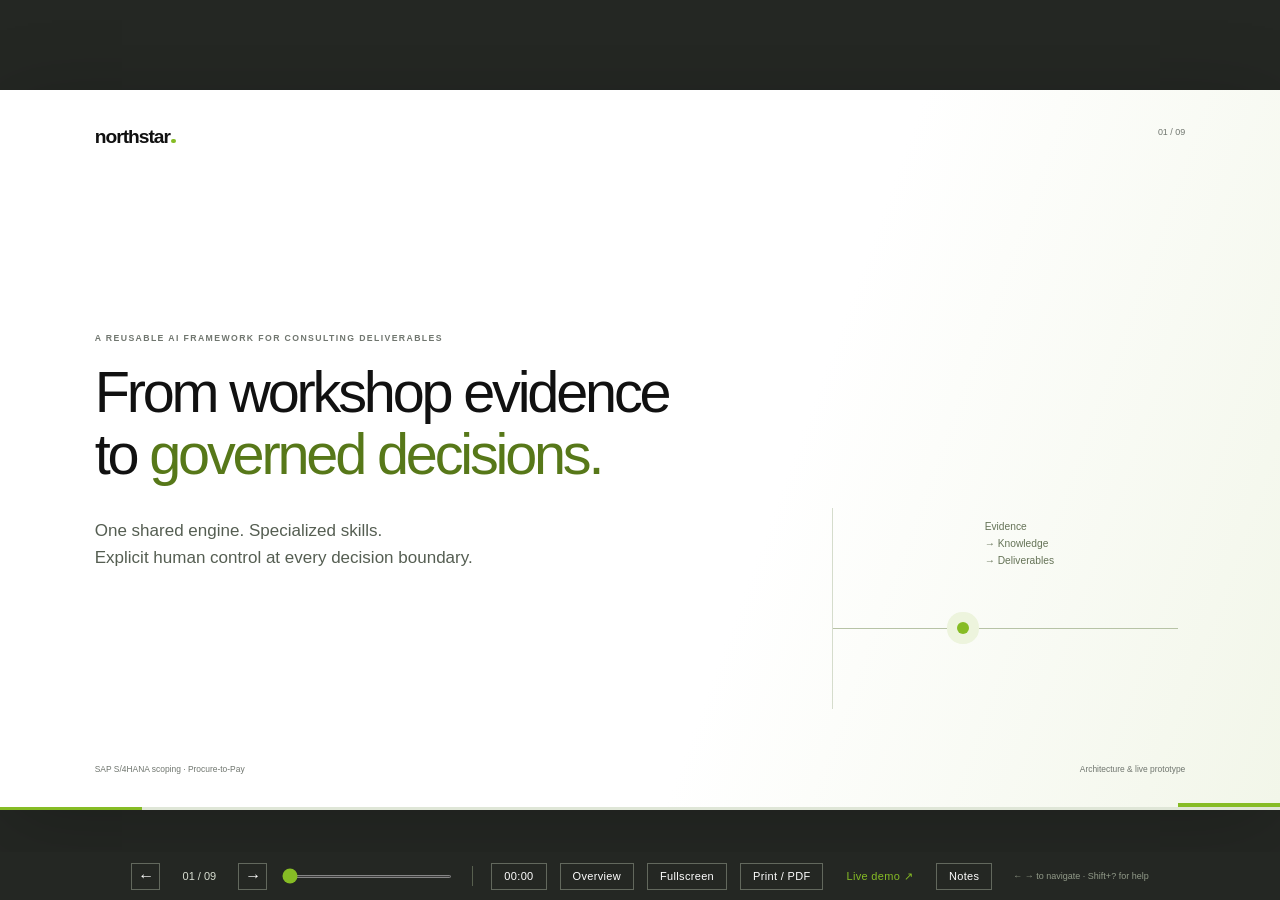
==== presentation/index.html @ 32a44db5 "testing prototype" ====
<!doctype html>
<html lang="en">
<head>
<meta charset="utf-8"><meta name="viewport" content="width=device-width, initial-scale=1">
<meta name="theme-color" content="#111111"><title>Northstar | From workshop evidence to governed decisions</title>
<style>
:root{--green:#86bc25;--ink:#111;--paper:#fff;--muted:#70766f;--line:#e2e6df;--canvas:#f4f6f1;--t:#.18s}*{box-sizing:border-box}html,body{height:100%;margin:0}body{font-family:Arial,Helvetica,sans-serif;color:var(--ink);background:#242723;display:grid;place-items:center;overflow:hidden}button,a{font:inherit}button{cursor:pointer}a{color:inherit}.deck{width:min(100vw,calc((100vh - 48px)*16/9));height:min(calc(100vw*9/16),calc(100vh - 48px));position:relative;background:var(--paper);overflow:hidden;box-shadow:0 14px 80px #0003}.slide{position:absolute;inset:0;display:none;background:var(--paper);padding:6.8% 7.4%;overflow-y:auto;animation:in .3s}.slide.active{display:block}@keyframes in{from{opacity:.15;transform:translateY(5px)}to{opacity:1;transform:translateY(0)}}.brand{position:absolute;left:7.4%;top:5%;font:700 clamp(13px,1.5vw,26px) Arial;letter-spacing:-1px}.brand:after{content:'';display:inline-block;width:.23em;height:.23em;background:var(--green);border-radius:50%;margin-left:.07em}.section-label{font-size:clamp(7px,.68vw,12px);letter-spacing:.16em;text-transform:uppercase;font-weight:bold;color:var(--muted);margin-bottom:2%}.slide-number{position:absolute;right:7.4%;top:5.2%;font-size:clamp(8px,.7vw,13px);color:var(--muted);font-variant-numeric:tabular-nums}.corner{position:absolute;right:0;bottom:0;width:8%;height:1%;background:var(--green)}h1,h2,h3,p{margin:0}h1{font-size:clamp(29px,4.5vw,77px);line-height:1.08;letter-spacing:-.055em;font-weight:500;max-width:91%}h2{font-size:clamp(24px,3.13vw,54px);line-height:1.1;letter-spacing:-.05em;font-weight:500;margin-bottom:3%;max-width:90%}h3{font-size:clamp(11px,1.1vw,19px);line-height:1.3;font-weight:600;letter-spacing:-.02em}.green{color:#577819}p{font-size:clamp(10px,1.03vw,18px);line-height:1.55}.lead{font-size:clamp(11px,1.33vw,23px);line-height:1.55;color:#555e52;max-width:80%;margin-top:3%}.support{color:var(--muted);font-size:clamp(8px,.83vw,14px);line-height:1.6}.footer-label{position:absolute;bottom:5%;left:7.4%;font-size:clamp(7px,.66vw,12px);color:var(--muted)}.foot-right{left:auto;right:7.4%}.grid-3{display:grid;grid-template-columns:repeat(3,1fr);gap:2%;height:53%}.card{padding:8%;background:var(--canvas);border-top:2px solid var(--line);display:flex;flex-direction:column}.card.active{border-top-color:var(--green)}.number{font-size:clamp(18px,2.1vw,36px);font-weight:400;color:#758568;margin-bottom:auto;letter-spacing:-.04em}.card h3{margin:12% 0 7%}.card p{font-size:clamp(8px,.82vw,15px);color:#60685b}.principles{margin-top:5%;display:grid;grid-template-columns:1fr 1fr;gap:5% 7%;max-width:92%}.principle{display:border-top:1px solid var(--line);padding:5% 4% 0 0}.principle p{margin-top:2%;color:var(--muted);font-size:clamp(8px,.86vw,15px)}.principle h3:before{content:'/';font-size:1.3em;color:var(--green);font-weight:400;margin-right:.55em}.badge{display:inline-block;background:#edf4e1;padding:.55em .85em;font-size:clamp(7px,.64vw,11px);color:#4d6c16;letter-spacing:.08em;text-transform:uppercase;font-weight:bold}.title-slide{padding-top:19%;background:linear-gradient(110deg,#fff 60%,#f2f6e9)}.title-slide .lead{max-width:67%}.title-mark{position:absolute;right:8%;bottom:14%;width:27%;height:28%;border-left:1px solid #d5dccc}.title-line{position:absolute;left:0;bottom:40%;height:1px;background:#b7c3a6;width:100%}.title-dot{position:absolute;width:12px;height:12px;border-radius:50%;background:var(--green);bottom:calc(40% - 5px);left:36%;box-shadow:0 0 0 10px #edf4dd}.title-mark span{position:absolute;left:44%;top:5%;font-size:clamp(8px,.8vw,14px);color:#657357;line-height:1.7}.large-statement{margin-top:7%;font-size:clamp(16px,2.05vw,35px);line-height:1.35;letter-spacing:-.025em;max-width:76%}.arch{display:grid;grid-template-columns:2.2fr 1fr;gap:4%;align-items:stretch;height:54%;margin-top:3%}.pipeline{display:flex;flex-direction:column;gap:3%}.arch-row{border:1px solid var(--line);display:grid;grid-template-columns:1.2fr 3fr;align-items:center;padding:2.5% 4%;background:#fff}.arch-row .label{font-size:clamp(8px,.85vw,15px);line-height:1.5}.arch-row b{font-size:clamp(7px,.64vw,11px);letter-spacing:.12em;text-transform:uppercase;color:#718562}.arch-row.main{border-left:4px solid var(--green);background:var(--canvas)}.arch-side{background:var(--ink);color:#fff;padding:9%;display:flex;flex-direction:column;justify-content:space-between}.arch-side h3{line-height:1.4}.arch-side p{color:#d3d8cc;font-size:clamp(8px,.78vw,14px);line-height:1.6}.arch-side strong{color:var(--green);font-size:clamp(18px,2vw,34px);font-weight:400}.arch-note{margin-top:2.5%;font-size:clamp(7px,.69vw,12px);color:var(--muted)}.compare{display:grid;grid-template-columns:1fr 1fr;gap:3%;margin-top:3%;height:39%}.decision{padding:5%;background:var(--canvas);border:1px solid var(--line)}.decision.approved{background:#f1f6e6;border-color:#cddcB0}.decision-head{display:flex;justify-content:space-between;align-items:center}.decision .amount{font-size:clamp(29px,4.1vw,70px);font-weight:400;letter-spacing:-.06em;line-height:1.2;margin:8% 0 4%}.decision .amount small{font-size:clamp(10px,1vw,17px);letter-spacing:-.01em}.decision p{font-size:clamp(9px,.83vw,15px);color:#535e49}.decision .history{margin-top:8%;padding-top:5%;border-top:1px solid var(--line);font-size:clamp(7px,.73vw,13px)}.flow{display:flex;align-items:center;justify-content:space-between;margin:5% 0 4%;height:10%}.flow span{font-size:clamp(8px,.82vw,14px);font-weight:500;background:var(--canvas);padding:1.4% 3%}.flow b{font-weight:400;font-size:clamp(12px,1.2vw,22px);color:#80945c}.flow .stop{background:#fff0e9;color:#92442e}.bottom-call{border-left:3px solid var(--green);padding:2% 3%;background:var(--canvas);font-size:clamp(9px,.9vw,16px);line-height:1.65}.diamond{aspect-ratio:1;background:var(--green);width:16%;display:flex;align-items:center;justify-content:center;transform:rotate(45deg);position:absolute;right:14%;bottom:19%}.diamond span{transform:rotate(-45deg);font-weight:bold;font-size:clamp(8px,.9vw,15px)}.governance{display:grid;grid-template-columns:1fr 13fr;gap:3%;margin-top:5%;height:52%}.axis{display:flex;flex-direction:column;justify-content:space-between;align-items:center;color:#6c8160;font-size:clamp(7px,.7vw,13px)}.axis-line{width:1px;flex:1;background:#cdd7c4;position:relative;margin:7% 0}.axis-line:after{content:'›';position:absolute;top:-3%;left:-4px}.govern-row{display:grid;grid-template-columns:1.2fr 3fr;gap:4%;padding:2.5% 0;border-top:1px solid var(--line);align-items:start}.govern-row h3{font-size:clamp(9px,.95vw,17px)}.govern-row p{font-size:clamp(8px,.77vw,14px);color:#5d6955}.govern-row .right{padding-left:4%;border-left:1px solid var(--line)}.output-list{margin-top:4%;display:flex;gap:2%;height:18%}.output{border-top:2px solid var(--green);padding:3%;background:var(--canvas);flex:1}.output h3{margin-bottom:6%}.output p{font-size:clamp(8px,.78vw,14px);color:#637157}.demo-button{display:inline-flex;align-items:center;justify-content:center;background:var(--green);padding:1.1em 1.7em;border:1px solid var(--green);color:#111;text-decoration:none;font-weight:bold;font-size:clamp(9px,.95vw,17px);margin-top:4%}.demo-button:hover{filter:brightness(.9)}.demo-steps{list-style:none;padding:0;margin:4% 0 0;width:66%;counter-reset:step}.demo-steps li{counter-increment:step;display:grid;grid-template-columns:11% 1fr;padding:2% 0;border-top:1px solid var(--line);font-size:clamp(9px,.92vw,16px);line-height:1.5}.demo-steps li:before{content:'0' counter(step);color:#6d902a;font-size:1.15em}.demo-steps li span{color:var(--muted);font-size:.87em;display:block;margin-top:.4%}.checks{display:grid;grid-template-columns:repeat(4,1fr);gap:2%;margin-top:5%}.check{padding:6% 7%;border:1px solid var(--line);background:var(--canvas)}.check strong{display:block;font-size:clamp(16px,2.25vw,38px);color:#55771c;font-weight:400;margin-bottom:12%;letter-spacing:-.05em}.check h3{margin-bottom:6%}.check p{font-size:clamp(7px,.72vw,13px);color:var(--muted)}.demo-note{position:absolute;right:7.4%;bottom:10%;width:27%;font-size:clamp(7px,.78vw,14px);color:var(--muted);line-height:1.65;border-top:1px solid var(--line);padding-top:3%}.table{width:100%;border-collapse:collapse;font-size:clamp(8px,.8vw,14px);line-height:1.5;margin-top:2%}.table th,.table td{text-align:left;border-top:1px solid var(--line);padding:2.7% 1.5%;vertical-align:top}.table th{font-size:.72em;color:var(--muted);text-transform:uppercase;letter-spacing:.08em;border-top:0}.table td:first-child{font-weight:bold;width:23%}.table .key{color:#5c7b26}.next{margin-top:4%;font-size:clamp(9px,.95vw,17px);line-height:1.6;max-width:80%}.controls{height:48px;position:fixed;bottom:0;left:0;right:0;display:flex;align-items:center;justify-content:center;gap:13px;color:#d8ded1;font-family:Arial,sans-serif;background:#242723}.controls button{border:1px solid #62685d;background:none;color:#fff;width:29px;height:27px;font-size:16px;display:grid;place-items:center}.controls button:hover{border-color:var(--green);color:var(--green)}.controls .wide{width:auto;padding:0 12px;font-size:11px;letter-spacing:.03em}.controls input[type=range]{width:170px;accent-color:var(--green);height:3px}.controls .counter{font-size:11px;min-width:52px;text-align:center;font-variant-numeric:tabular-nums}.controls .divider{width:1px;height:20px;background:#58604f;margin:0 5px}.controls .timer{font-size:11px;min-width:36px;color:#d1d8ca}.progress{height:3px;position:absolute;bottom:0;left:0;background:#dfe6d7;width:100%;z-index:20}.progress span{display:block;height:100%;background:var(--green);width:11.11%;transition:width .2s}.overview{position:absolute;inset:0;background:#f4f6f1;z-index:40;padding:4%;display:none;overflow:auto}.overview.open{display:block}.overview h2{font-size:clamp(20px,3vw,45px);margin-bottom:3%}.overview-grid{display:grid;grid-template-columns:repeat(3,1fr);gap:18px}.thumb{background:#fff;border:1px solid var(--line);padding:5%;height:140px;text-align:left;position:relative}.thumb.current{border:2px solid var(--green)}.thumb small{font-size:10px;color:#75816a;display:block;margin-bottom:20%}.thumb strong{font-size:16px;line-height:1.3}.close-overview{position:absolute;right:4%;top:4%;background:none;border:0;font-size:23px}.hint{font-size:9px;color:#929b89;margin-left:8px}.a11y{position:absolute;width:1px;height:1px;padding:0;overflow:hidden;clip:rect(0,0,0,0);white-space:nowrap;border:0}:focus-visible{outline:3px solid #5e801f;outline-offset:5px}.slide img{max-width:100%;max-height:100%;object-fit:contain}.diagram-frame{margin-top:1%;height:67%;display:flex;justify-content:center;align-items:center}.diagram-frame img{width:96%;height:100%}.dark-slide{background:var(--ink);color:#fff}.dark-slide .section-label,.dark-slide .slide-number,.dark-slide .support{color:#a3ac9b}.dark-slide h2{font-size:clamp(25px,3.6vw,62px)}.dark-slide .large-statement{color:#e5eadc;max-width:89%;font-size:clamp(16px,2.2vw,38px)}.dark-slide .footer-label{color:#939d89}.dark-slide .green{color:var(--green)}.dark-slide:before{content:'';position:absolute;right:-10%;top:-45%;border:1px solid #354021;width:52%;aspect-ratio:1;transform:rotate(45deg);pointer-events:none}.dark-slide:after{content:'';position:absolute;right:6%;bottom:16%;width:15%;height:2px;background:var(--green)}.dark-slide .support{margin-top:4%;font-size:clamp(10px,1.2vw,21px);line-height:1.7}.column-list{display:grid;grid-template-columns:1fr 1fr;gap:4%;height:57%;margin-top:5%}.column-list>div{border-top:2px solid var(--green);padding-top:6%}.column-list h3{margin-bottom:7%}.column-list p{font-size:clamp(8px,.89vw,16px);line-height:1.7;color:#58624f}.column-list .quiet{border-top-color:var(--line)}.quote{font-size:clamp(16px,2.45vw,42px);letter-spacing:-.045em;line-height:1.23;max-width:83%;margin-top:5%}.quote:before{content:'“';color:var(--green);font-size:1.4em;line-height:0;vertical-align:-.1em;margin-right:.07em}#print-list{display:none}@media(max-width:700px){.deck{width:100vw;height:calc(100vw*9/16)}.slide{padding-top:10%}.footer-label{bottom:4%}.arch-note{display:none}.controls{font-size:8px}.thumbnail{height:100px}.hint{display:none}.overview-grid{grid-template-columns:repeat(2,1fr)}.thumb{height:100px}.thumb small{margin-bottom:10%}.thumb strong{font-size:12px}}@media(prefers-reduced-motion:reduce){.slide{animation:none}.progress span{transition:none}}@media print{html,body{height:auto;background:#fff;display:block;overflow:visible}.deck{display:none}.controls{display:none}#print-list{display:block}.print-slide{width:1600px;height:900px;position:relative;page-break-after:always;overflow:hidden;background:#fff}.print-slide .slide{display:block!important;position:absolute;inset:0;padding:109px 118px!important;animation:none}.print-slide .brand{font-size:24px}.print-slide .section-label{font-size:11px}.print-slide .slide-number{font-size:11px}.print-slide h1{font-size:72px}.print-slide h2{font-size:50px}.print-slide h3{font-size:18px}.print-slide p,.print-slide .lead{font-size:17px}.print-slide .support{font-size:13px}.print-slide .badge{font-size:10px}.print-slide .footer-label{font-size:11px}.print-slide .number{font-size:32px}.print-slide .card p{font-size:13px}.print-slide .principle p{font-size:14px}.print-slide .arch-row .label{font-size:14px}.print-slide .arch-row b{font-size:10px}.print-slide .arch-side p{font-size:13px}.print-slide .arch-side strong{font-size:32px}.print-slide .decision .amount{font-size:67px}.print-slide .decision p{font-size:14px}.print-slide .flow span{font-size:14px}.print-slide .bottom-call{font-size:15px}.print-slide .arch-note{font-size:11px}.print-slide .govern-row h3{font-size:15px}.print-slide .govern-row p{font-size:13px}.print-slide .output p{font-size:13px}.print-slide .table{font-size:13px}.print-slide .demo-steps li{font-size:15px}.print-slide .demo-button{font-size:15px}.print-slide .demo-note{font-size:13px}.print-slide .check h3{font-size:17px}.print-slide .check p{font-size:13px}.print-slide .check strong{font-size:36px}.print-slide .column-list p{font-size:15px}.print-slide .next{font-size:16px}.print-slide .quote{font-size:39px}.print-slide .dark-slide .support{font-size:20px}.print-slide .large-statement{font-size:32px}.print-slide .title-mark span{font-size:14px}.print-slide .diagram-frame{width:100%;height:600px}.print-slide .diagram-frame img{width:96%;height:96%}}
#deck .slide{overflow-x:clip}.section-label{margin-bottom:2vh}h2{margin-bottom:3vh}.grid-3{height:43%;gap:2vh}.large-statement{margin-top:4vh}.arch{height:51%;margin-top:3vh}.arch-note{margin-top:2vh}.governance{height:52%;margin-top:4vh}.compare{height:34%;margin-top:3vh}.bottom-call{padding:2vh 3%}.flow{margin:3vh 0;height:8%}.demo-steps{margin:3vh 0 0}.demo-steps li{display:block;padding:1.4vh 0 1.4vh 4em;position:relative}.demo-steps li:before{position:absolute;left:0}.demo-steps li span{margin-top:0}.slide[data-title="Live demonstration"] .demo-note{bottom:10%;padding-top:2vh}.demo-button{margin-top:3vh}.checks{margin-top:4vh}.column-list{height:40%;margin-top:3vh}.column-list>div{padding-top:3vh}.column-list h3{margin-bottom:2vh}.column-list p{line-height:1.5}.table{margin-top:2vh}.table th,.table td{padding:1.5vh 1.5%}.dark-slide:before{right:6%;top:18%;width:18%;opacity:.35}
@media(max-width:700px){.controls{gap:4px}.controls .wide{padding:0 5px;font-size:9px}.controls input[type=range]{width:70px}.controls .divider,.controls .hint,#fullscreen{display:none}.slide{padding-top:12%}.section-label{margin-bottom:1vh}h2{margin-bottom:1.5vh}.demo-steps li{padding-top:.8vh;padding-bottom:.8vh}.large-statement{margin-top:3vh}.grid-3{height:40%}}
</style>
</head>
<body>
<main class="deck" id="deck" aria-label="Presentation deck">
  <section class="slide title-slide" data-title="From evidence to governed decisions" data-notes="Open with the promise: this is not another AI authoring tool. It is a way to carry decisions into the work without losing their source, scope or accountability. The vertical slice is Northstar P2P scoping; all evidence is synthetic.">
    <div class="brand">northstar</div><div class="slide-number">01 / 09</div>
    <div class="section-label">A reusable AI framework for consulting deliverables</div>
    <h1>From workshop evidence<br>to <span class="green">governed decisions.</span></h1>
    <p class="lead">One shared engine. Specialized skills.<br>Explicit human control at every decision boundary.</p>
    <div class="title-mark" aria-hidden="true"><div class="title-line"></div><div class="title-dot"></div><span>Evidence<br>→ Knowledge<br>→ Deliverables</span></div>
    <div class="footer-label">SAP S/4HANA scoping · Procure-to-Pay</div><div class="footer-label foot-right">Architecture & live prototype</div><div class="corner"></div>
  </section>
  <section class="slide" data-title="The problem is settled truth" data-notes="Ask: in a 30-workshop programme, what happens when the fourth workshop says 50,000 and the first approved 25,000? Tools can produce more prose. The harder problem is to preserve what was said, what the team agreed, and what may now be treated as settled. This framework treats authorship as a separate concern.">
    <div class="brand">northstar</div><div class="slide-number">02 / 09</div><div class="section-label">01 / The consulting problem</div>
    <h2>Most tools generate documents.<br>Consultants must govern <span class="green">decisions.</span></h2>
    <div class="grid-3">
      <article class="card"><span class="number">30</span><h3>Workshops do not produce one truth.</h3><p>Statements accumulate. Scope changes. The same requirement evolves across process streams and roles.</p></article>
      <article class="card active"><span class="number">01</span><h3>A contradiction needs a decision.</h3><p>EUR 25,000 and EUR 50,000 can both be faithfully recorded. Only one can be the approved rule for FR01.</p></article>
      <article class="card"><span class="number">↗</span><h3>The output travels further than its evidence.</h3><p>Reports shape fit-gap, architecture and steering. An unresolved conflict must not disappear in the next document.</p></article>
    </div>
    <div class="large-statement">The unit of governance is not the document.<br><span class="green">It is the scoped, accountable decision.</span></div>
    <div class="footer-label">Prepare → Assess → Analyze → Advise</div><div class="footer-label foot-right">The problem / ~1 min</div>
  </section>
  <section class="slide" data-title="One engine, governed work" data-notes="This is the architectural idea. Keep the authoring surface consistent, and vary the skills. The orchestrator freezes an authorized context snapshot; the Deliverable Agent creates atomic claims against source evidence; the Steward compares candidates to approved facts; the Quality Reviewer checks the skill’s required contract. Retrieval safety is a shared invariant, not a per-skill feature.">
    <div class="brand">northstar</div><div class="slide-number">03 / 09</div><div class="section-label">02 / The engine</div><h2>Reuse the work.<br><span class="green">Specialize only the deliverable contract.</span></h2>
    <div class="arch"><div class="pipeline">
      <div class="arch-row"><b>Workspace</b><span class="label">Consultant action / review / domain-lead approval</span></div>
      <div class="arch-row main"><b>Orchestrator</b><span class="label">Scope + authorize + freeze snapshot + select skill</span></div>
      <div class="arch-row"><b>Deliverable agent</b><span class="label">Workshop report · Fit-gap · Steering summary</span></div>
      <div class="arch-row"><b>Shared governance</b><span class="label">Knowledge steward / quality reviewer / model gateway</span></div>
    </div><aside class="arch-side"><h3>The same governed path.<br>Three distinct skills.</h3><strong>1 → 3</strong><p>A new skill declares its schema, evidence, tools, dependencies and review gates. It does not quietly override project security or invent an approved fact.</p></aside></div>
    <p class="arch-note">Mistral is the selected live model gateway. The default demonstration uses clearly marked deterministic fixtures and never substitutes them after a live failure.</p>
    <div class="footer-label">Consultant workspace → controlled execution → evidence-bound outputs</div><div class="footer-label foot-right">Engine / ~1.5 min</div>
  </section>
  <section class="slide" data-title="Three layers of knowledge" data-notes="Three names prevent a subtle but dangerous collapse. Evidence is a faithful statement from a source. Canonical knowledge is a separately approved decision, with scope and version. A deliverable says something about those two, and is itself frozen after approval. When a fact changes, the old document does not silently grow a new number.">
    <div class="brand">northstar</div><div class="slide-number">04 / 09</div><div class="section-label">03 / The knowledge model</div><h2>A source statement is not a validated fact.<br><span class="green">A draft is not an approved publication.</span></h2>
    <div class="governance"><div class="axis"><span>CONTROLLED</span><div class="axis-line"></div><span>PRESERVED</span></div><div>
      <div class="govern-row"><div><h3>01 / Source evidence</h3><p>Immutable text + source spans</p></div><p>WS-04 reports EUR 50,000.<br>Company-code scope remains unresolved.</p><p class="right"><strong>Record faithfully.</strong><br>No interpretation of product fit. No promotion.</p></div>
      <div class="govern-row"><div><h3>02 / Canonical decisions</h3><p>Separated candidate + approved versions</p></div><p>DEC-P2P-004-v1 remains EUR 25,000 for FR01.<br>The candidate is Conflicted, not current.</p><p class="right"><strong>Approve explicitly.</strong><br>Clarify scope. Supersede with an auditable version.</p></div>
      <div class="govern-row"><div><h3>03 / Deliverables</h3><p>Drafts + immutable publications</p></div><p>A fit-gap proposal can expose the conflict.<br>It cannot present a resolved configuration delta as settled.</p><p class="right"><strong>Freeze provenance.</strong><br>Preserve source versions, citations and approver.</p></div>
    </div></div>
    <div class="footer-label">Approval of a faithful report ≠ approval of the proposed fact.</div><div class="footer-label foot-right">Knowledge / ~1.5 min</div>
  </section>
  <section class="slide" data-title="The conflict walkthrough" data-notes="This is the central demonstration. Start with the left: approved v1. Move to the right: a new reported amount. Do not call the right false; it may be right, but its company-code scope is unresolved. The workflow therefore flags a candidate as conflicted, creates dependency reviews and blocks authoritative publication. It generates review content, but does not select a winner.">
    <div class="brand">northstar</div><div class="slide-number">05 / 09</div><div class="section-label">04 / The case in one frame</div><h2>Preserve the conflict.<br><span class="green">Resolve the decision. Retain the history.</span></h2>
    <div class="compare"><article class="decision approved"><div class="decision-head"><h3>DEC-P2P-004-v1 / validated</h3><span class="badge">Authority</span></div><div class="amount">25,000 <small>EUR</small></div><p>Procurement director approval<br>Company code <strong>FR01</strong></p><p class="history">Approved baseline · traceable to WS-01</p></article><article class="decision"><div class="decision-head"><h3>WS-04 / reported candidate</h3><span class="badge" style="background:#f7e7da;color:#965021">Conflicted</span></div><div class="amount">50,000 <small>EUR</small></div><p>Procurement director approval<br>Company code <strong>not established</strong></p><p class="history">Source statement ≠ approved replacement</p></article></div>
    <div class="flow"><span>Faithful report</span><b>→</b><span class="stop">Unknown scope / conflict</span><b>→</b><span>WS-05: scoped clarification</span><b>→</b><span>Human approval</span></div>
    <div class="bottom-call"><strong>Accept the candidate. Promote it separately.</strong><br>WS-05 establishes FR01 and 5 November 2026. v2 supersedes v1 only for FR01; the old publication stays reproducible.</div>
    <div class="footer-label">Unpublished review can proceed. Authoritative publication cannot.</div><div class="footer-label foot-right">Case / ~2 min</div>
  </section>
  <section class="slide dark-slide" data-title="Reuse under governance" data-notes="This is the transition from case to reusable framework. Workshop reports must be faithful. Fit-gap adds a comparison context. Steering compresses the same controlled decision for an executive reader. The persona changes, but the shared engine does not. Target architecture remains a dependent deliverable scenario in this prototype; it is not presented as a fourth implemented generation skill.">
    <div class="brand">northstar</div><div class="slide-number">06 / 09</div><div class="section-label">The reusable product</div>
    <h2>Different moments.<br>Different readers.<br><span class="green">One governed backbone.</span></h2>
    <p class="large-statement">Record what the workshop said.<br>Assess what the proposal changes.<br>Escalate what leadership must decide.</p>
    <p class="support">Three skills are implemented by one Deliverable Agent.<br>Target architecture remains a visible dependency, not an invented capability.</p>
    <div class="footer-label">Workshop report / fit-gap analysis / steering summary</div><div class="footer-label foot-right">Scale / ~1 min</div>
  </section>
  <section class="slide" data-title="Live demonstration" data-notes="Use the live demonstration at the linked URL. Work as consultant through report generation, source inspection, faithful-report approval and conflict flagging. Switch to domain lead to accept WS-05, then promote separately. Return to consultant for the three clarified outputs; switch back to domain lead to approve and publish. Encourage viewers to inspect source spans and audit provenance rather than trust the prose.">
    <div class="brand">northstar</div><div class="slide-number">07 / 09</div><div class="section-label">Live demonstration / Mock mode</div><h2>Follow one statement<br><span class="green">all the way to an accountable output.</span></h2>
    <ol class="demo-steps"><li>Generate WS-04’s workshop report. Inspect a source span.<span>Show faithful preservation of the unresolved scope.</span></li><li>Approve the record. Flag the conflict.<span>Show v1 unchanged and both dependent reviews created.</span></li><li>Review the proposed fit-gap and steering summary.<span>Unresolved claims remain review-only, not publishable.</span></li><li>Accept WS-05. Promote independently. Publish v2 outputs.<span>Inspect frozen provenance and the preserved v1 publication.</span></li></ol>
    <a class="demo-button" id="demo-link" href="http://127.0.0.1:8000/" target="_blank" rel="noopener">Open the prototype&nbsp; ↗</a>
    <div class="demo-note"><strong>Demo guidance</strong><br>Start on an empty server and Mock mode. Switch roles through the top-right selection. The server enforces the permissions; the UI only makes them visible.<br><br><span id="demo-origin">Run locally on http://127.0.0.1:8000/ · synthetic Internal Demo evidence only.</span></div>
    <div class="footer-label">No live Mistral call is made in the tested demonstration path.</div><div class="footer-label foot-right">Demo / ~3 min</div>
  </section>
  <section class="slide" data-title="What is proven and what is bounded" data-notes="The point of a prototype is to make claims testable. Mock mode ensures deterministic governance tests and repeatable demonstrations. The transport for live structured output is tested without an external call; this is not the same as a production live-provider evaluation. Also be clear: generated prose with a matched citation does not guarantee every general semantic claim is entailed. The golden tests exercise the bounded P2P evidence.">
    <div class="brand">northstar</div><div class="slide-number">08 / 09</div><div class="section-label">Verification / evidence of behavior</div><h2>Test the boundaries,<br>not just the <span class="green">happy path.</span></h2>
    <div class="checks"><article class="check"><strong>01</strong><h3>Traceable sources</h3><p>Document-hash checks and exact citation-span validation reject altered evidence.</p></article><article class="check"><strong>02</strong><h3>Independent decisions</h3><p>Report approval, candidate acceptance and knowledge promotion remain separate.</p></article><article class="check"><strong>03</strong><h3>Controlled authority</h3><p>ACL checks, blocked conflict publication and exact-draft domain-lead approval.</p></article><article class="check"><strong>04</strong><h3>Reproducible outputs</h3><p>Three skills, shared orchestration, frozen snapshots and immutability checks.</p></article></div>
    <div class="column-list"><div><h3>What the tested demo shows</h3><p>A complete P2P scenario with synthetic evidence, repeatable mock generation, an end-to-end FastAPI workflow and a transport-level test of the live adapter.<br><br>The run instructions include the current local test count.</p></div><div class="quiet"><h3>What it does not yet establish</h3><p>Production authentication or tenant administration. General OCR, semantic-contradiction or claim-entailment guarantees. Authoritative S/4HANA recommendations. A production live-provider evaluation.<br><br>The synthetic fit-gap reference is only a comparison scenario.</p></div></div>
    <div class="footer-label">See appendix for the full governance controls.</div><div class="footer-label foot-right">Evidence / ~1 min</div>
  </section>
  <section class="slide" data-title="Appendix: decision gates" data-notes="Appendix for questions. Emphasize the resulting state after each action. Introducing evidence and accepting the candidate must not itself publish or promote any fact. Publication approval is exact-draft scoped. Additional system production concerns remain identity integration, transactional concurrency, semantic-claim evaluation and governed ingestion.">
    <div class="brand">northstar</div><div class="slide-number">09 / 09</div><div class="section-label">Appendix A / Accountability chain</div><h2>Every transition has an actor<br>and a <span class="green">deliberate limit.</span></h2>
    <table class="table"><thead><tr><th>Gate</th><th>Accountable role</th><th>What changes and what does not</th></tr></thead><tbody>
    <tr><td>Evidence capture</td><td>System + authorized evidence reader</td><td>Stores immutable text and source spans. Conflicting evidence remains reviewable.</td></tr>
    <tr><td>Draft generation</td><td>Consultant via skill contract</td><td class="key">Authorized snapshot → atomic claims → exact spans</td></tr>
    <tr><td>Faithful-report review</td><td>Consultant / domain lead</td><td>Record may accurately contain an unresolved issue. No candidate promotion.</td></tr>
    <tr><td>Conflict flagging</td><td>Consultant</td><td>Candidate becomes Conflicted. Baseline stays authoritative. Dependency reviews open.</td></tr>
    <tr><td>WS-05 acceptance</td><td>Domain lead</td><td>Introduces written clarification and accepts scoped candidate <strong>before promotion</strong>.</td></tr>
    <tr><td>Knowledge promotion</td><td>Domain lead, independent action</td><td class="key">v2 supersedes v1 for FR01. Both source versions stay bound to v2 provenance.</td></tr>
    <tr><td>Publication</td><td>Domain lead, per deliverable</td><td>Approves this scoped change for this exact draft. No conflict or unknown claims.</td></tr></tbody></table>
    <div class="footer-label">Operational safety ≠ general semantic truth. Evaluate both deliberately.</div><div class="footer-label foot-right">Appendix / Q&A</div>
  </section>
  <div class="progress" aria-hidden="true"><span id="progress"></span></div>
</main>
<nav class="controls" aria-label="Presentation controls"><button id="prev" aria-label="Previous slide">←</button><span class="counter" id="counter">01 / 09</span><button id="next" aria-label="Next slide" data-testid="next-slide">→</button><input id="seek" type="range" min="1" max="9" value="1" aria-label="Slide number"><span class="divider"></span><button class="wide" id="timer" aria-pressed="false" title="Start or reset the timer">00:00</button><button class="wide" id="overview-btn" aria-label="Open slide overview">Overview</button><button class="wide" id="fullscreen" aria-label="Toggle fullscreen">Fullscreen</button><button class="wide" id="print" title="Print all slides with 16:9 pages">Print / PDF</button><a class="wide" href="http://127.0.0.1:8000/" id="bottom-demo" target="_blank" rel="noopener" style="text-decoration:none;color:var(--green);padding:7px 10px;font-size:11px">Live demo ↗</a><button class="wide" id="notes" aria-pressed="false">Notes</button><span class="hint">← → to navigate · Shift+? for help</span></nav>
<dialog id="notes-dialog" style="max-width:700px;width:90%;border:0;border-top:4px solid var(--green);padding:32px;color:var(--ink);font:16px/1.65 Arial;box-shadow:0 18px 90px #0005"><div id="notes-content"></div><button id="close-notes" style="margin-top:22px;background:#111;color:#fff;border:0;padding:10px 20px">Close notes</button></dialog>
<div class="overview" id="overview" role="dialog" aria-label="Slide overview"><button id="close-overview" class="close-overview" aria-label="Close overview">×</button><h2>Navigate the story.</h2><div class="overview-grid" id="overview-grid"></div></div>
<div id="print-list"></div>
<script>
const slides=[...document.querySelectorAll('.slide')];let index=0;let started=0;let elapsed=0;let timerId=null;
const $=id=>document.getElementById(id); const pad=n=>String(n).padStart(2,'0');
function show(n){index=Math.max(0,Math.min(slides.length-1,n));slides.forEach((s,i)=>{s.classList.toggle('active',i===index);s.setAttribute('aria-hidden',i===index?'false':'true')});$('counter').textContent=`${pad(index+1)} / ${pad(slides.length)}`;$('seek').value=index+1;$('progress').style.width=`${(index+1)/slides.length*100}%`;$('seek').setAttribute('aria-valuetext',`Slide ${index+1}: ${slides[index].dataset.title}`);document.title=`${slides[index].dataset.title} | Northstar`;document.querySelectorAll('.thumb').forEach((t,i)=>t.classList.toggle('current',i===index));if(location.hash!==`#${index+1}`)history.replaceState(null,'',`#${index+1}`);}
function next(){show(index+1)} function previous(){show(index-1)}
$('next').onclick=next;$('prev').onclick=previous;$('seek').oninput=e=>show(Number(e.target.value)-1);
$('overview-grid').innerHTML=slides.map((s,i)=>`<button class="thumb" data-slide="${i}"><small>${pad(i+1)} / ${s.dataset.title.includes('Appendix')?'APPENDIX':'NORTHSTAR'}</small><strong>${s.dataset.title}</strong></button>`).join('');
document.querySelectorAll('.thumb').forEach(b=>b.onclick=()=>{show(Number(b.dataset.slide));$('overview').classList.remove('open')});
$('overview-btn').onclick=()=>{$('overview').classList.add('open');$('close-overview').focus()};$('close-overview').onclick=()=>{$('overview').classList.remove('open');$('overview-btn').focus()};
$('fullscreen').onclick=()=>{if(!document.fullscreenElement){document.documentElement.requestFullscreen?.().catch(()=>{})}else{document.exitFullscreen?.()}};
$('print').onclick=()=>window.print();
function timer(){if(timerId){clearInterval(timerId);timerId=null;$('timer').setAttribute('aria-pressed','false');return}started=Date.now()-elapsed*1000;$('timer').setAttribute('aria-pressed','true');timerId=setInterval(()=>{elapsed=Math.floor((Date.now()-started)/1000);$('timer').textContent=formatTime()},1000)}function formatTime(){return `${pad(Math.floor(elapsed/60))}:${pad(elapsed%60)}`} $('timer').onclick=timer;
function notes(open=true){if(open){$('notes-content').innerHTML=`<div class="section-label">Speaker notes / ${pad(index+1)}</div><h2 style="font-size:26px;margin-bottom:16px">${slides[index].dataset.title}</h2><p>${slides[index].dataset.notes}</p>`;$('notes-dialog').showModal();$('notes').setAttribute('aria-pressed','true')}else{$('notes-dialog').close();$('notes').setAttribute('aria-pressed','false')}}$('notes').onclick=()=>notes();$('close-notes').onclick=()=>notes(false);
document.addEventListener('keydown',e=>{if(e.target.tagName==='INPUT' || $('notes-dialog').open)return;if(e.key==='Escape'){$('overview').classList.remove('open');return}if(['ArrowRight','PageDown',' '].includes(e.key)){e.preventDefault();next()}if(['ArrowLeft','PageUp'].includes(e.key)){e.preventDefault();previous()}if(e.key==='Home')show(0);if(e.key==='End')show(slides.length-1);if(e.key.toLowerCase()==='o')$('overview-btn').click();if(e.key.toLowerCase()==='f')$('fullscreen').click();if(e.key.toLowerCase()==='n')notes();if(e.key==='?')notes();});
slides.forEach((s,i)=>{const shell=document.createElement('div');shell.className=`print-slide${s.classList.contains('dark-slide')?' dark-slide':''}`;shell.append(s.cloneNode(true));shell.querySelector('.slide').classList.add('active');$('print-list').append(shell)});
if(location.hostname==='127.0.0.1' || location.hostname==='localhost'){const url=`${location.protocol}//${location.hostname}${location.port?':'+location.port:''}/`;if(location.port==='8000'){$('demo-link').href=url;$('bottom-demo').href=url;$('demo-origin').textContent=`Connected to ${url} · synthetic Internal Demo evidence only.`}}
show(Math.max(0,Math.min(slides.length-1,(Number(location.hash.slice(1))||1)-1)));
</script>
</body></html>
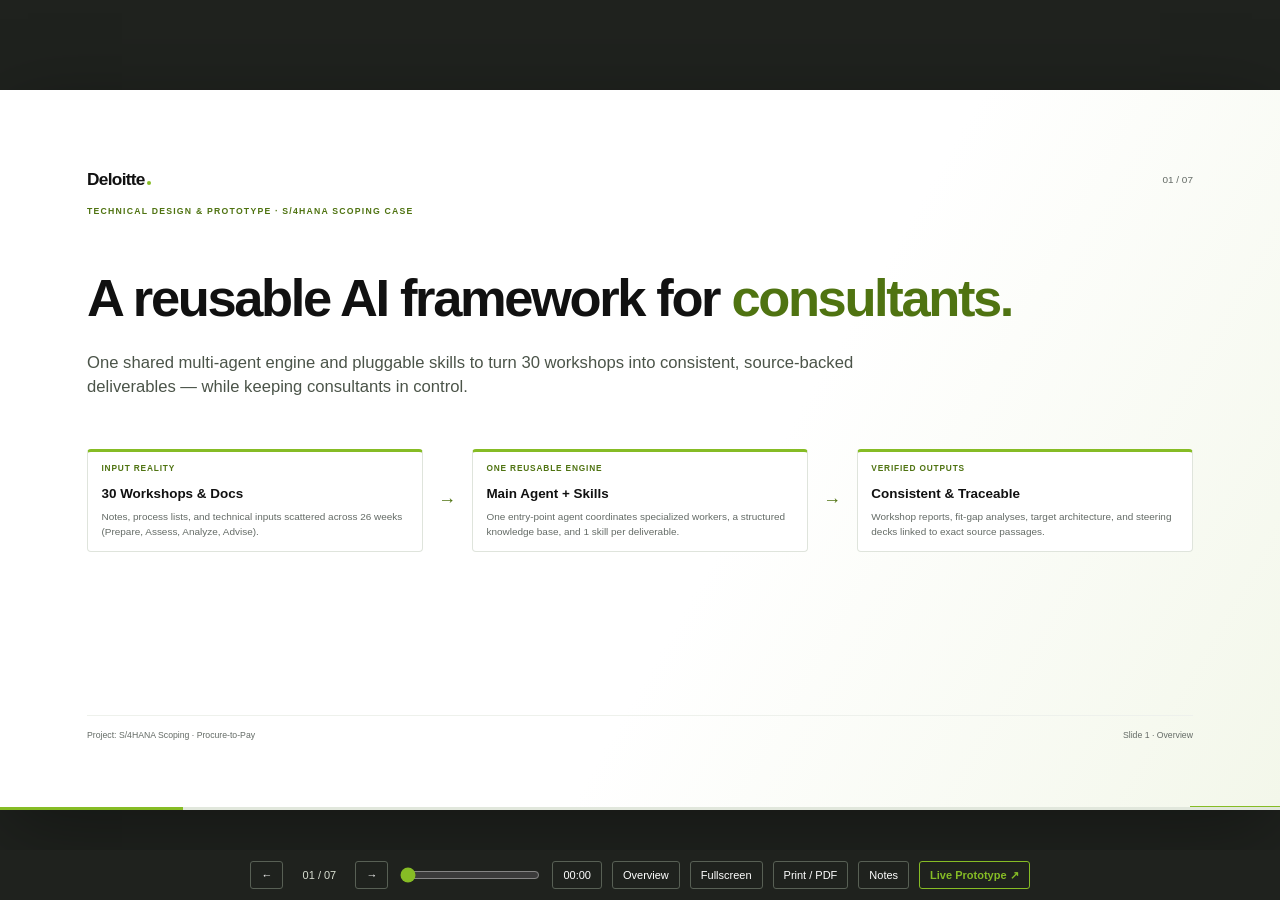
==== commit 8d769378: "changed the view and logic of the prototype a bit; minor wording change" ====
--- a/presentation/index.html
+++ b/presentation/index.html
@@ -1,116 +1,1256 @@
 <!doctype html>
 <html lang="en">
 <head>
-<meta charset="utf-8"><meta name="viewport" content="width=device-width, initial-scale=1">
-<meta name="theme-color" content="#111111"><title>Northstar | From workshop evidence to governed decisions</title>
+<meta charset="utf-8">
+<meta name="viewport" content="width=device-width, initial-scale=1">
+<meta name="theme-color" content="#111111">
+<title>Deloitte | Reusable AI Framework for Consultants</title>
 <style>
-:root{--green:#86bc25;--ink:#111;--paper:#fff;--muted:#70766f;--line:#e2e6df;--canvas:#f4f6f1;--t:#.18s}*{box-sizing:border-box}html,body{height:100%;margin:0}body{font-family:Arial,Helvetica,sans-serif;color:var(--ink);background:#242723;display:grid;place-items:center;overflow:hidden}button,a{font:inherit}button{cursor:pointer}a{color:inherit}.deck{width:min(100vw,calc((100vh - 48px)*16/9));height:min(calc(100vw*9/16),calc(100vh - 48px));position:relative;background:var(--paper);overflow:hidden;box-shadow:0 14px 80px #0003}.slide{position:absolute;inset:0;display:none;background:var(--paper);padding:6.8% 7.4%;overflow-y:auto;animation:in .3s}.slide.active{display:block}@keyframes in{from{opacity:.15;transform:translateY(5px)}to{opacity:1;transform:translateY(0)}}.brand{position:absolute;left:7.4%;top:5%;font:700 clamp(13px,1.5vw,26px) Arial;letter-spacing:-1px}.brand:after{content:'';display:inline-block;width:.23em;height:.23em;background:var(--green);border-radius:50%;margin-left:.07em}.section-label{font-size:clamp(7px,.68vw,12px);letter-spacing:.16em;text-transform:uppercase;font-weight:bold;color:var(--muted);margin-bottom:2%}.slide-number{position:absolute;right:7.4%;top:5.2%;font-size:clamp(8px,.7vw,13px);color:var(--muted);font-variant-numeric:tabular-nums}.corner{position:absolute;right:0;bottom:0;width:8%;height:1%;background:var(--green)}h1,h2,h3,p{margin:0}h1{font-size:clamp(29px,4.5vw,77px);line-height:1.08;letter-spacing:-.055em;font-weight:500;max-width:91%}h2{font-size:clamp(24px,3.13vw,54px);line-height:1.1;letter-spacing:-.05em;font-weight:500;margin-bottom:3%;max-width:90%}h3{font-size:clamp(11px,1.1vw,19px);line-height:1.3;font-weight:600;letter-spacing:-.02em}.green{color:#577819}p{font-size:clamp(10px,1.03vw,18px);line-height:1.55}.lead{font-size:clamp(11px,1.33vw,23px);line-height:1.55;color:#555e52;max-width:80%;margin-top:3%}.support{color:var(--muted);font-size:clamp(8px,.83vw,14px);line-height:1.6}.footer-label{position:absolute;bottom:5%;left:7.4%;font-size:clamp(7px,.66vw,12px);color:var(--muted)}.foot-right{left:auto;right:7.4%}.grid-3{display:grid;grid-template-columns:repeat(3,1fr);gap:2%;height:53%}.card{padding:8%;background:var(--canvas);border-top:2px solid var(--line);display:flex;flex-direction:column}.card.active{border-top-color:var(--green)}.number{font-size:clamp(18px,2.1vw,36px);font-weight:400;color:#758568;margin-bottom:auto;letter-spacing:-.04em}.card h3{margin:12% 0 7%}.card p{font-size:clamp(8px,.82vw,15px);color:#60685b}.principles{margin-top:5%;display:grid;grid-template-columns:1fr 1fr;gap:5% 7%;max-width:92%}.principle{display:border-top:1px solid var(--line);padding:5% 4% 0 0}.principle p{margin-top:2%;color:var(--muted);font-size:clamp(8px,.86vw,15px)}.principle h3:before{content:'/';font-size:1.3em;color:var(--green);font-weight:400;margin-right:.55em}.badge{display:inline-block;background:#edf4e1;padding:.55em .85em;font-size:clamp(7px,.64vw,11px);color:#4d6c16;letter-spacing:.08em;text-transform:uppercase;font-weight:bold}.title-slide{padding-top:19%;background:linear-gradient(110deg,#fff 60%,#f2f6e9)}.title-slide .lead{max-width:67%}.title-mark{position:absolute;right:8%;bottom:14%;width:27%;height:28%;border-left:1px solid #d5dccc}.title-line{position:absolute;left:0;bottom:40%;height:1px;background:#b7c3a6;width:100%}.title-dot{position:absolute;width:12px;height:12px;border-radius:50%;background:var(--green);bottom:calc(40% - 5px);left:36%;box-shadow:0 0 0 10px #edf4dd}.title-mark span{position:absolute;left:44%;top:5%;font-size:clamp(8px,.8vw,14px);color:#657357;line-height:1.7}.large-statement{margin-top:7%;font-size:clamp(16px,2.05vw,35px);line-height:1.35;letter-spacing:-.025em;max-width:76%}.arch{display:grid;grid-template-columns:2.2fr 1fr;gap:4%;align-items:stretch;height:54%;margin-top:3%}.pipeline{display:flex;flex-direction:column;gap:3%}.arch-row{border:1px solid var(--line);display:grid;grid-template-columns:1.2fr 3fr;align-items:center;padding:2.5% 4%;background:#fff}.arch-row .label{font-size:clamp(8px,.85vw,15px);line-height:1.5}.arch-row b{font-size:clamp(7px,.64vw,11px);letter-spacing:.12em;text-transform:uppercase;color:#718562}.arch-row.main{border-left:4px solid var(--green);background:var(--canvas)}.arch-side{background:var(--ink);color:#fff;padding:9%;display:flex;flex-direction:column;justify-content:space-between}.arch-side h3{line-height:1.4}.arch-side p{color:#d3d8cc;font-size:clamp(8px,.78vw,14px);line-height:1.6}.arch-side strong{color:var(--green);font-size:clamp(18px,2vw,34px);font-weight:400}.arch-note{margin-top:2.5%;font-size:clamp(7px,.69vw,12px);color:var(--muted)}.compare{display:grid;grid-template-columns:1fr 1fr;gap:3%;margin-top:3%;height:39%}.decision{padding:5%;background:var(--canvas);border:1px solid var(--line)}.decision.approved{background:#f1f6e6;border-color:#cddcB0}.decision-head{display:flex;justify-content:space-between;align-items:center}.decision .amount{font-size:clamp(29px,4.1vw,70px);font-weight:400;letter-spacing:-.06em;line-height:1.2;margin:8% 0 4%}.decision .amount small{font-size:clamp(10px,1vw,17px);letter-spacing:-.01em}.decision p{font-size:clamp(9px,.83vw,15px);color:#535e49}.decision .history{margin-top:8%;padding-top:5%;border-top:1px solid var(--line);font-size:clamp(7px,.73vw,13px)}.flow{display:flex;align-items:center;justify-content:space-between;margin:5% 0 4%;height:10%}.flow span{font-size:clamp(8px,.82vw,14px);font-weight:500;background:var(--canvas);padding:1.4% 3%}.flow b{font-weight:400;font-size:clamp(12px,1.2vw,22px);color:#80945c}.flow .stop{background:#fff0e9;color:#92442e}.bottom-call{border-left:3px solid var(--green);padding:2% 3%;background:var(--canvas);font-size:clamp(9px,.9vw,16px);line-height:1.65}.diamond{aspect-ratio:1;background:var(--green);width:16%;display:flex;align-items:center;justify-content:center;transform:rotate(45deg);position:absolute;right:14%;bottom:19%}.diamond span{transform:rotate(-45deg);font-weight:bold;font-size:clamp(8px,.9vw,15px)}.governance{display:grid;grid-template-columns:1fr 13fr;gap:3%;margin-top:5%;height:52%}.axis{display:flex;flex-direction:column;justify-content:space-between;align-items:center;color:#6c8160;font-size:clamp(7px,.7vw,13px)}.axis-line{width:1px;flex:1;background:#cdd7c4;position:relative;margin:7% 0}.axis-line:after{content:'›';position:absolute;top:-3%;left:-4px}.govern-row{display:grid;grid-template-columns:1.2fr 3fr;gap:4%;padding:2.5% 0;border-top:1px solid var(--line);align-items:start}.govern-row h3{font-size:clamp(9px,.95vw,17px)}.govern-row p{font-size:clamp(8px,.77vw,14px);color:#5d6955}.govern-row .right{padding-left:4%;border-left:1px solid var(--line)}.output-list{margin-top:4%;display:flex;gap:2%;height:18%}.output{border-top:2px solid var(--green);padding:3%;background:var(--canvas);flex:1}.output h3{margin-bottom:6%}.output p{font-size:clamp(8px,.78vw,14px);color:#637157}.demo-button{display:inline-flex;align-items:center;justify-content:center;background:var(--green);padding:1.1em 1.7em;border:1px solid var(--green);color:#111;text-decoration:none;font-weight:bold;font-size:clamp(9px,.95vw,17px);margin-top:4%}.demo-button:hover{filter:brightness(.9)}.demo-steps{list-style:none;padding:0;margin:4% 0 0;width:66%;counter-reset:step}.demo-steps li{counter-increment:step;display:grid;grid-template-columns:11% 1fr;padding:2% 0;border-top:1px solid var(--line);font-size:clamp(9px,.92vw,16px);line-height:1.5}.demo-steps li:before{content:'0' counter(step);color:#6d902a;font-size:1.15em}.demo-steps li span{color:var(--muted);font-size:.87em;display:block;margin-top:.4%}.checks{display:grid;grid-template-columns:repeat(4,1fr);gap:2%;margin-top:5%}.check{padding:6% 7%;border:1px solid var(--line);background:var(--canvas)}.check strong{display:block;font-size:clamp(16px,2.25vw,38px);color:#55771c;font-weight:400;margin-bottom:12%;letter-spacing:-.05em}.check h3{margin-bottom:6%}.check p{font-size:clamp(7px,.72vw,13px);color:var(--muted)}.demo-note{position:absolute;right:7.4%;bottom:10%;width:27%;font-size:clamp(7px,.78vw,14px);color:var(--muted);line-height:1.65;border-top:1px solid var(--line);padding-top:3%}.table{width:100%;border-collapse:collapse;font-size:clamp(8px,.8vw,14px);line-height:1.5;margin-top:2%}.table th,.table td{text-align:left;border-top:1px solid var(--line);padding:2.7% 1.5%;vertical-align:top}.table th{font-size:.72em;color:var(--muted);text-transform:uppercase;letter-spacing:.08em;border-top:0}.table td:first-child{font-weight:bold;width:23%}.table .key{color:#5c7b26}.next{margin-top:4%;font-size:clamp(9px,.95vw,17px);line-height:1.6;max-width:80%}.controls{height:48px;position:fixed;bottom:0;left:0;right:0;display:flex;align-items:center;justify-content:center;gap:13px;color:#d8ded1;font-family:Arial,sans-serif;background:#242723}.controls button{border:1px solid #62685d;background:none;color:#fff;width:29px;height:27px;font-size:16px;display:grid;place-items:center}.controls button:hover{border-color:var(--green);color:var(--green)}.controls .wide{width:auto;padding:0 12px;font-size:11px;letter-spacing:.03em}.controls input[type=range]{width:170px;accent-color:var(--green);height:3px}.controls .counter{font-size:11px;min-width:52px;text-align:center;font-variant-numeric:tabular-nums}.controls .divider{width:1px;height:20px;background:#58604f;margin:0 5px}.controls .timer{font-size:11px;min-width:36px;color:#d1d8ca}.progress{height:3px;position:absolute;bottom:0;left:0;background:#dfe6d7;width:100%;z-index:20}.progress span{display:block;height:100%;background:var(--green);width:11.11%;transition:width .2s}.overview{position:absolute;inset:0;background:#f4f6f1;z-index:40;padding:4%;display:none;overflow:auto}.overview.open{display:block}.overview h2{font-size:clamp(20px,3vw,45px);margin-bottom:3%}.overview-grid{display:grid;grid-template-columns:repeat(3,1fr);gap:18px}.thumb{background:#fff;border:1px solid var(--line);padding:5%;height:140px;text-align:left;position:relative}.thumb.current{border:2px solid var(--green)}.thumb small{font-size:10px;color:#75816a;display:block;margin-bottom:20%}.thumb strong{font-size:16px;line-height:1.3}.close-overview{position:absolute;right:4%;top:4%;background:none;border:0;font-size:23px}.hint{font-size:9px;color:#929b89;margin-left:8px}.a11y{position:absolute;width:1px;height:1px;padding:0;overflow:hidden;clip:rect(0,0,0,0);white-space:nowrap;border:0}:focus-visible{outline:3px solid #5e801f;outline-offset:5px}.slide img{max-width:100%;max-height:100%;object-fit:contain}.diagram-frame{margin-top:1%;height:67%;display:flex;justify-content:center;align-items:center}.diagram-frame img{width:96%;height:100%}.dark-slide{background:var(--ink);color:#fff}.dark-slide .section-label,.dark-slide .slide-number,.dark-slide .support{color:#a3ac9b}.dark-slide h2{font-size:clamp(25px,3.6vw,62px)}.dark-slide .large-statement{color:#e5eadc;max-width:89%;font-size:clamp(16px,2.2vw,38px)}.dark-slide .footer-label{color:#939d89}.dark-slide .green{color:var(--green)}.dark-slide:before{content:'';position:absolute;right:-10%;top:-45%;border:1px solid #354021;width:52%;aspect-ratio:1;transform:rotate(45deg);pointer-events:none}.dark-slide:after{content:'';position:absolute;right:6%;bottom:16%;width:15%;height:2px;background:var(--green)}.dark-slide .support{margin-top:4%;font-size:clamp(10px,1.2vw,21px);line-height:1.7}.column-list{display:grid;grid-template-columns:1fr 1fr;gap:4%;height:57%;margin-top:5%}.column-list>div{border-top:2px solid var(--green);padding-top:6%}.column-list h3{margin-bottom:7%}.column-list p{font-size:clamp(8px,.89vw,16px);line-height:1.7;color:#58624f}.column-list .quiet{border-top-color:var(--line)}.quote{font-size:clamp(16px,2.45vw,42px);letter-spacing:-.045em;line-height:1.23;max-width:83%;margin-top:5%}.quote:before{content:'“';color:var(--green);font-size:1.4em;line-height:0;vertical-align:-.1em;margin-right:.07em}#print-list{display:none}@media(max-width:700px){.deck{width:100vw;height:calc(100vw*9/16)}.slide{padding-top:10%}.footer-label{bottom:4%}.arch-note{display:none}.controls{font-size:8px}.thumbnail{height:100px}.hint{display:none}.overview-grid{grid-template-columns:repeat(2,1fr)}.thumb{height:100px}.thumb small{margin-bottom:10%}.thumb strong{font-size:12px}}@media(prefers-reduced-motion:reduce){.slide{animation:none}.progress span{transition:none}}@media print{html,body{height:auto;background:#fff;display:block;overflow:visible}.deck{display:none}.controls{display:none}#print-list{display:block}.print-slide{width:1600px;height:900px;position:relative;page-break-after:always;overflow:hidden;background:#fff}.print-slide .slide{display:block!important;position:absolute;inset:0;padding:109px 118px!important;animation:none}.print-slide .brand{font-size:24px}.print-slide .section-label{font-size:11px}.print-slide .slide-number{font-size:11px}.print-slide h1{font-size:72px}.print-slide h2{font-size:50px}.print-slide h3{font-size:18px}.print-slide p,.print-slide .lead{font-size:17px}.print-slide .support{font-size:13px}.print-slide .badge{font-size:10px}.print-slide .footer-label{font-size:11px}.print-slide .number{font-size:32px}.print-slide .card p{font-size:13px}.print-slide .principle p{font-size:14px}.print-slide .arch-row .label{font-size:14px}.print-slide .arch-row b{font-size:10px}.print-slide .arch-side p{font-size:13px}.print-slide .arch-side strong{font-size:32px}.print-slide .decision .amount{font-size:67px}.print-slide .decision p{font-size:14px}.print-slide .flow span{font-size:14px}.print-slide .bottom-call{font-size:15px}.print-slide .arch-note{font-size:11px}.print-slide .govern-row h3{font-size:15px}.print-slide .govern-row p{font-size:13px}.print-slide .output p{font-size:13px}.print-slide .table{font-size:13px}.print-slide .demo-steps li{font-size:15px}.print-slide .demo-button{font-size:15px}.print-slide .demo-note{font-size:13px}.print-slide .check h3{font-size:17px}.print-slide .check p{font-size:13px}.print-slide .check strong{font-size:36px}.print-slide .column-list p{font-size:15px}.print-slide .next{font-size:16px}.print-slide .quote{font-size:39px}.print-slide .dark-slide .support{font-size:20px}.print-slide .large-statement{font-size:32px}.print-slide .title-mark span{font-size:14px}.print-slide .diagram-frame{width:100%;height:600px}.print-slide .diagram-frame img{width:96%;height:96%}}
-#deck .slide{overflow-x:clip}.section-label{margin-bottom:2vh}h2{margin-bottom:3vh}.grid-3{height:43%;gap:2vh}.large-statement{margin-top:4vh}.arch{height:51%;margin-top:3vh}.arch-note{margin-top:2vh}.governance{height:52%;margin-top:4vh}.compare{height:34%;margin-top:3vh}.bottom-call{padding:2vh 3%}.flow{margin:3vh 0;height:8%}.demo-steps{margin:3vh 0 0}.demo-steps li{display:block;padding:1.4vh 0 1.4vh 4em;position:relative}.demo-steps li:before{position:absolute;left:0}.demo-steps li span{margin-top:0}.slide[data-title="Live demonstration"] .demo-note{bottom:10%;padding-top:2vh}.demo-button{margin-top:3vh}.checks{margin-top:4vh}.column-list{height:40%;margin-top:3vh}.column-list>div{padding-top:3vh}.column-list h3{margin-bottom:2vh}.column-list p{line-height:1.5}.table{margin-top:2vh}.table th,.table td{padding:1.5vh 1.5%}.dark-slide:before{right:6%;top:18%;width:18%;opacity:.35}
-@media(max-width:700px){.controls{gap:4px}.controls .wide{padding:0 5px;font-size:9px}.controls input[type=range]{width:70px}.controls .divider,.controls .hint,#fullscreen{display:none}.slide{padding-top:12%}.section-label{margin-bottom:1vh}h2{margin-bottom:1.5vh}.demo-steps li{padding-top:.8vh;padding-bottom:.8vh}.large-statement{margin-top:3vh}.grid-3{height:40%}}
+  :root {
+    --green: #86bc25;
+    --green-dark: #4f7311;
+    --green-soft: #f0f6e4;
+    --ink: #111111;
+    --graphite: #2b322e;
+    --muted: #646b66;
+    --line: #dfe4dc;
+    --canvas: #f5f7f3;
+    --paper: #ffffff;
+    --warn-bg: #fff5e6;
+    --warn: #8c4d00;
+    --red-bg: #fff0ef;
+    --red: #a32629;
+  }
+  * { box-sizing: border-box; }
+  html, body { height: 100%; margin: 0; }
+  body {
+    font-family: -apple-system, BlinkMacSystemFont, "Segoe UI", Roboto, Helvetica, Arial, sans-serif;
+    color: var(--ink);
+    background: #1f221e;
+    display: grid;
+    place-items: center;
+    overflow: hidden;
+  }
+  button, a { font: inherit; }
+  button { cursor: pointer; }
+  a { color: inherit; }
+
+  .deck {
+    width: min(100vw, calc((100vh - 50px) * 16 / 9));
+    height: min(calc(100vw * 9 / 16), calc(100vh - 50px));
+    position: relative;
+    background: var(--paper);
+    overflow: hidden;
+    box-shadow: 0 20px 80px rgba(0, 0, 0, .35);
+  }
+  .slide {
+    position: absolute;
+    inset: 0;
+    display: none;
+    background: var(--paper);
+    padding: 6.2% 6.8% 5.5%;
+    overflow-y: auto;
+    animation: slideIn .22s ease-out;
+  }
+  .slide.active { display: flex; flex-direction: column; }
+  @keyframes slideIn {
+    from { opacity: .2; transform: translateY(4px); }
+    to { opacity: 1; transform: translateY(0); }
+  }
+
+  /* Slide Chrome */
+  .slide-top {
+    display: flex;
+    justify-content: space-between;
+    align-items: center;
+    margin-bottom: 1.4%;
+  }
+  .brand {
+    font-weight: 700;
+    font-size: clamp(13px, 1.35vw, 22px);
+    letter-spacing: -0.7px;
+    display: inline-flex;
+    align-items: baseline;
+  }
+  .brand::after {
+    content: "";
+    width: .25em;
+    height: .25em;
+    border-radius: 50%;
+    background: var(--green);
+    margin-left: .12em;
+  }
+  .slide-number {
+    font-size: clamp(9px, .78vw, 13px);
+    color: var(--muted);
+    font-variant-numeric: tabular-nums;
+  }
+  .section-label {
+    font-size: clamp(8px, .68vw, 11px);
+    letter-spacing: .14em;
+    text-transform: uppercase;
+    font-weight: 700;
+    color: var(--green-dark);
+    margin-bottom: .9%;
+  }
+  h1, h2, h3, h4, p { margin: 0; }
+  h1 {
+    font-size: clamp(26px, 4.1vw, 66px);
+    line-height: 1.07;
+    letter-spacing: -0.045em;
+    font-weight: 600;
+    max-width: 92%;
+  }
+  h2 {
+    font-size: clamp(20px, 2.7vw, 44px);
+    line-height: 1.12;
+    letter-spacing: -0.04em;
+    font-weight: 600;
+    margin-bottom: 1.8%;
+  }
+  h3 {
+    font-size: clamp(11px, 1.05vw, 17px);
+    font-weight: 600;
+    line-height: 1.3;
+  }
+  p {
+    font-size: clamp(10px, .95vw, 16px);
+    line-height: 1.5;
+  }
+  .green { color: var(--green-dark); }
+  .slide-footer {
+    margin-top: auto;
+    padding-top: 1.2%;
+    display: flex;
+    justify-content: space-between;
+    font-size: clamp(8px, .68vw, 12px);
+    color: var(--muted);
+    border-top: 1px solid #eef1ec;
+  }
+  .corner {
+    position: absolute;
+    right: 0;
+    bottom: 0;
+    width: 7%;
+    height: 4px;
+    background: var(--green);
+  }
+
+  /* Slide 1: Title */
+  .title-slide {
+    background: linear-gradient(120deg, #fff 58%, #f3f7ea 100%);
+  }
+  .title-main {
+    margin-top: 4%;
+  }
+  .lead {
+    font-size: clamp(12px, 1.3vw, 22px);
+    color: #4b5449;
+    max-width: 74%;
+    margin-top: 2.2%;
+    line-height: 1.45;
+  }
+  .title-summary-strip {
+    margin-top: 4.5%;
+    display: grid;
+    grid-template-columns: 1fr auto 1fr auto 1fr;
+    gap: 1.4%;
+    align-items: stretch;
+  }
+  .summary-box {
+    background: #fff;
+    border: 1px solid var(--line);
+    border-top: 3px solid var(--green);
+    padding: 3.5% 4%;
+    border-radius: 4px;
+  }
+  .summary-box span {
+    display: block;
+    font-size: clamp(8px, .65vw, 11px);
+    text-transform: uppercase;
+    letter-spacing: .1em;
+    color: var(--green-dark);
+    font-weight: 700;
+    margin-bottom: 4%;
+  }
+  .summary-box strong {
+    display: block;
+    font-size: clamp(11px, 1.05vw, 17px);
+    margin-bottom: 3%;
+  }
+  .summary-box p {
+    font-size: clamp(9px, .78vw, 13px);
+    color: var(--muted);
+  }
+  .strip-arrow {
+    display: flex;
+    align-items: center;
+    justify-content: center;
+    font-size: clamp(14px, 1.4vw, 24px);
+    color: var(--green-dark);
+  }
+
+  /* Slide 2: Challenge */
+  .grid-3 {
+    display: grid;
+    grid-template-columns: repeat(3, 1fr);
+    gap: 2%;
+    margin-top: 1.5%;
+    flex: 1;
+    max-height: 50%;
+  }
+  .card {
+    background: var(--canvas);
+    border: 1px solid var(--line);
+    border-top: 3px solid #cfd6ca;
+    padding: 6%;
+    border-radius: 4px;
+    display: flex;
+    flex-direction: column;
+  }
+  .card.active {
+    border-top-color: var(--green);
+    background: #f7faf0;
+  }
+  .card .number {
+    font-size: clamp(20px, 2.2vw, 36px);
+    font-weight: 500;
+    color: var(--green-dark);
+    margin-bottom: 8%;
+  }
+  .card h3 { margin-bottom: 5%; }
+  .card p {
+    font-size: clamp(9px, .84vw, 14px);
+    color: var(--graphite);
+  }
+  .bottom-callout {
+    margin-top: 2.5%;
+    border-left: 4px solid var(--green);
+    background: var(--green-soft);
+    padding: 2% 2.5%;
+    font-size: clamp(11px, 1.15vw, 19px);
+    font-weight: 500;
+    line-height: 1.4;
+  }
+
+  /* Slide 3: Interactive Architecture */
+  .arch-layout {
+    display: grid;
+    grid-template-columns: 1.45fr 1fr;
+    gap: 2.5%;
+    flex: 1;
+    min-height: 0;
+    align-items: stretch;
+  }
+  .arch-diagram {
+    display: flex;
+    flex-direction: column;
+    gap: 1.8%;
+    justify-content: center;
+  }
+  .arch-tier {
+    display: flex;
+    flex-direction: column;
+    gap: 6px;
+  }
+  .arch-block {
+    background: var(--canvas);
+    border: 1px solid var(--line);
+    border-left: 4px solid #c5cec0;
+    border-radius: 4px;
+    padding: 1.8% 2.5%;
+    text-align: left;
+    transition: border-color .15s, background .15s, transform .12s;
+  }
+  .arch-block:hover, .arch-block.selected {
+    border-color: var(--green);
+    border-left-color: var(--green);
+    background: var(--green-soft);
+  }
+  .arch-block.selected {
+    box-shadow: 0 2px 10px rgba(134, 188, 37, .18);
+  }
+  .arch-block-top {
+    display: flex;
+    justify-content: space-between;
+    align-items: center;
+    gap: 8px;
+  }
+  .arch-block strong {
+    font-size: clamp(10px, .92vw, 15px);
+  }
+  .arch-block span.tag {
+    font-size: clamp(7px, .6vw, 10px);
+    text-transform: uppercase;
+    letter-spacing: .08em;
+    font-weight: 700;
+    color: var(--green-dark);
+  }
+  .arch-block small {
+    display: block;
+    font-size: clamp(8px, .72vw, 12px);
+    color: var(--muted);
+    margin-top: 2px;
+  }
+  .arch-split {
+    display: grid;
+    grid-template-columns: 1fr 1fr;
+    gap: 1.8%;
+  }
+  .zoom-panel {
+    background: #141714;
+    color: #fff;
+    border-radius: 5px;
+    padding: 4.5% 5%;
+    display: flex;
+    flex-direction: column;
+    justify-content: space-between;
+  }
+  .zoom-eyebrow {
+    font-size: clamp(7px, .64vw, 11px);
+    text-transform: uppercase;
+    letter-spacing: .12em;
+    color: var(--green);
+    font-weight: 700;
+    margin-bottom: 2%;
+  }
+  .zoom-panel h3 {
+    font-size: clamp(13px, 1.35vw, 22px);
+    color: #fff;
+    margin-bottom: 3%;
+  }
+  .zoom-panel p {
+    font-size: clamp(9px, .83vw, 14px);
+    color: #d6dcd4;
+    line-height: 1.5;
+    margin-bottom: 3%;
+  }
+  .zoom-meta {
+    border-top: 1px solid #2e342e;
+    padding-top: 3%;
+    font-size: clamp(8px, .76vw, 13px);
+    color: #b7c0b5;
+    line-height: 1.55;
+  }
+  .zoom-meta strong { color: #fff; }
+  .zoom-code {
+    margin-top: 3%;
+    background: #1f241f;
+    border: 1px solid #353d35;
+    border-radius: 3px;
+    padding: 2.5% 3%;
+    font-family: ui-monospace, SFMono-Regular, Menlo, monospace;
+    font-size: clamp(7.5px, .68vw, 11.5px);
+    color: #c8df9e;
+    white-space: pre-wrap;
+  }
+
+  /* Slide 4: 3 Knowledge Layers */
+  .layers-grid {
+    display: grid;
+    grid-template-columns: repeat(3, 1fr);
+    gap: 2%;
+    margin-top: 1%;
+  }
+  .layer-card {
+    background: var(--canvas);
+    border: 1px solid var(--line);
+    border-top: 4px solid #bcc6b6;
+    border-radius: 4px;
+    padding: 4.5%;
+    text-align: left;
+    display: flex;
+    flex-direction: column;
+    gap: 8px;
+    transition: border-color .15s, background .15s;
+  }
+  .layer-card:hover, .layer-card.selected {
+    border-color: var(--green);
+    border-top-color: var(--green);
+    background: var(--green-soft);
+  }
+  .layer-num {
+    font-size: clamp(8px, .66vw, 11px);
+    font-weight: 700;
+    text-transform: uppercase;
+    letter-spacing: .1em;
+    color: var(--green-dark);
+  }
+  .layer-card h3 { font-size: clamp(12px, 1.15vw, 19px); }
+  .layer-sub {
+    font-size: clamp(9px, .82vw, 14px);
+    font-weight: 600;
+    color: var(--graphite);
+  }
+  .layer-card p {
+    font-size: clamp(8.5px, .78vw, 13.5px);
+    color: var(--muted);
+  }
+  .zoom-drawer {
+    margin-top: 2%;
+    background: #fff;
+    border: 1px solid var(--line);
+    border-left: 4px solid var(--green);
+    border-radius: 4px;
+    padding: 2.2% 3%;
+    display: grid;
+    grid-template-columns: 1.2fr 1fr;
+    gap: 3%;
+    align-items: center;
+  }
+  .zoom-drawer h4 {
+    font-size: clamp(10px, .95vw, 16px);
+    margin-bottom: 1.5%;
+  }
+  .zoom-drawer p {
+    font-size: clamp(9px, .8vw, 14px);
+    color: var(--graphite);
+  }
+  .drawer-rule {
+    background: var(--canvas);
+    padding: 3% 4%;
+    border-radius: 4px;
+    font-size: clamp(8.5px, .76vw, 13px);
+    color: var(--graphite);
+  }
+
+  /* Slide 5: 4-Stage Walkthrough */
+  .stages-grid {
+    display: grid;
+    grid-template-columns: repeat(4, 1fr);
+    gap: 1.6%;
+    margin-top: 1%;
+  }
+  .stage-btn {
+    background: var(--canvas);
+    border: 1px solid var(--line);
+    border-top: 3px solid #c2cbbd;
+    border-radius: 4px;
+    padding: 4.5%;
+    text-align: left;
+    display: flex;
+    flex-direction: column;
+    gap: 6px;
+    transition: border-color .15s, background .15s;
+  }
+  .stage-btn:hover, .stage-btn.selected {
+    border-color: var(--green);
+    border-top-color: var(--green);
+    background: var(--green-soft);
+  }
+  .stage-btn.warn.selected {
+    background: var(--warn-bg);
+    border-color: #d9822b;
+    border-top-color: #d9822b;
+  }
+  .stage-tag {
+    font-size: clamp(7.5px, .62vw, 10.5px);
+    font-weight: 700;
+    text-transform: uppercase;
+    letter-spacing: .08em;
+    color: var(--green-dark);
+  }
+  .stage-btn.warn .stage-tag { color: var(--warn); }
+  .stage-btn strong { font-size: clamp(11px, 1vw, 17px); }
+  .stage-btn p { font-size: clamp(8.5px, .76vw, 13px); color: var(--muted); }
+
+  .stage-detail-box {
+    margin-top: 2%;
+    display: grid;
+    grid-template-columns: 1fr 1fr;
+    gap: 2%;
+    flex: 1;
+    max-height: 36%;
+  }
+  .actor-box {
+    border: 1px solid var(--line);
+    border-radius: 4px;
+    padding: 3% 4%;
+    background: #fff;
+  }
+  .actor-box.ai { border-left: 4px solid #35688f; }
+  .actor-box.human { border-left: 4px solid var(--green); background: #f8fbf2; }
+  .actor-box span {
+    display: block;
+    font-size: clamp(8px, .65vw, 11px);
+    text-transform: uppercase;
+    letter-spacing: .1em;
+    font-weight: 700;
+    color: var(--muted);
+    margin-bottom: 2%;
+  }
+  .actor-box.human span { color: var(--green-dark); }
+  .actor-box h4 {
+    font-size: clamp(11px, 1vw, 17px);
+    margin-bottom: 2%;
+  }
+  .actor-box p {
+    font-size: clamp(9px, .82vw, 14px);
+    color: var(--graphite);
+  }
+
+  /* Slide 6: Prototype Choice & Demo */
+  .demo-split {
+    display: grid;
+    grid-template-columns: 1.15fr 1fr;
+    gap: 3%;
+    margin-top: 1%;
+    flex: 1;
+  }
+  .demo-steps {
+    list-style: none;
+    margin: 0;
+    padding: 0;
+    display: flex;
+    flex-direction: column;
+    gap: 2.5%;
+  }
+  .demo-steps li {
+    display: grid;
+    grid-template-columns: 44px 1fr;
+    gap: 10px;
+    background: var(--canvas);
+    border: 1px solid var(--line);
+    border-radius: 4px;
+    padding: 2.8% 3.5%;
+    align-items: start;
+  }
+  .step-num {
+    font-size: clamp(14px, 1.4vw, 24px);
+    font-weight: 700;
+    color: var(--green-dark);
+  }
+  .demo-steps strong {
+    display: block;
+    font-size: clamp(10px, .95vw, 16px);
+    margin-bottom: 2px;
+  }
+  .demo-steps span {
+    font-size: clamp(8.5px, .76vw, 13px);
+    color: var(--muted);
+  }
+  .demo-cta {
+    display: inline-flex;
+    align-items: center;
+    gap: 8px;
+    background: var(--green);
+    color: var(--ink);
+    font-weight: 700;
+    text-decoration: none;
+    padding: 2.4% 4.5%;
+    border-radius: 4px;
+    font-size: clamp(10px, .95vw, 16px);
+    margin-top: 3%;
+  }
+  .demo-cta:hover { filter: brightness(.93); }
+  .stack-list {
+    display: flex;
+    flex-direction: column;
+    gap: 2.5%;
+  }
+  .stack-card {
+    border: 1px solid var(--line);
+    border-left: 3px solid var(--ink);
+    border-radius: 4px;
+    padding: 3% 4%;
+    background: #fff;
+  }
+  .stack-card h3 { font-size: clamp(10px, .95vw, 16px); margin-bottom: 2%; }
+  .stack-card p { font-size: clamp(8.5px, .77vw, 13px); color: var(--muted); }
+
+  /* Slide 7: Adoption & Q&A Deep-Dive Tabs */
+  .roadmap-row {
+    display: grid;
+    grid-template-columns: repeat(3, 1fr);
+    gap: 2%;
+    margin-bottom: 2%;
+  }
+  .roadmap-card {
+    background: var(--canvas);
+    border: 1px solid var(--line);
+    border-top: 3px solid var(--green);
+    border-radius: 4px;
+    padding: 3% 4%;
+  }
+  .roadmap-card span {
+    font-size: clamp(7.5px, .62vw, 10.5px);
+    text-transform: uppercase;
+    letter-spacing: .1em;
+    font-weight: 700;
+    color: var(--green-dark);
+  }
+  .roadmap-card h3 { margin: 2% 0; font-size: clamp(10px, .95vw, 16px); }
+  .roadmap-card p { font-size: clamp(8.5px, .76vw, 13px); color: var(--muted); }
+
+  .qa-tabs {
+    display: flex;
+    gap: 8px;
+    flex-wrap: wrap;
+    margin-bottom: 1.5%;
+  }
+  .qa-tab {
+    border: 1px solid var(--line);
+    background: var(--canvas);
+    padding: 1.2% 2%;
+    border-radius: 4px;
+    font-size: clamp(8.5px, .78vw, 13px);
+    font-weight: 600;
+    color: var(--graphite);
+  }
+  .qa-tab.selected {
+    background: var(--ink);
+    border-color: var(--ink);
+    color: #fff;
+  }
+  .qa-panel {
+    background: #f8faf5;
+    border: 1px solid var(--line);
+    border-left: 4px solid var(--green);
+    border-radius: 4px;
+    padding: 2.5% 3%;
+    flex: 1;
+  }
+  .qa-panel h4 {
+    font-size: clamp(11px, 1.02vw, 17px);
+    margin-bottom: 1.5%;
+  }
+  .qa-panel p {
+    font-size: clamp(9px, .84vw, 14.5px);
+    color: var(--graphite);
+  }
+
+  /* Controls Bar */
+  .controls {
+    height: 50px;
+    position: fixed;
+    bottom: 0;
+    left: 0;
+    right: 0;
+    display: flex;
+    align-items: center;
+    justify-content: center;
+    gap: 10px;
+    color: #d8ded1;
+    background: #1f221e;
+    padding: 0 16px;
+  }
+  .controls button, .controls a {
+    border: 1px solid #586055;
+    background: transparent;
+    color: #fff;
+    height: 28px;
+    padding: 0 10px;
+    font-size: 11px;
+    border-radius: 3px;
+    display: inline-flex;
+    align-items: center;
+    justify-content: center;
+    text-decoration: none;
+  }
+  .controls button:hover, .controls a:hover {
+    border-color: var(--green);
+    color: var(--green);
+  }
+  .controls input[type=range] {
+    width: 140px;
+    accent-color: var(--green);
+  }
+  .controls .counter {
+    font-size: 11px;
+    min-width: 52px;
+    text-align: center;
+    font-variant-numeric: tabular-nums;
+  }
+  .controls .demo-nav {
+    border-color: var(--green);
+    color: var(--green);
+    font-weight: 600;
+  }
+  .progress {
+    height: 3px;
+    position: absolute;
+    bottom: 0;
+    left: 0;
+    background: #e1e7dc;
+    width: 100%;
+  }
+  .progress span {
+    display: block;
+    height: 100%;
+    background: var(--green);
+    transition: width .2s;
+  }
+
+  /* Overview Overlay */
+  .overview {
+    position: absolute;
+    inset: 0;
+    background: var(--canvas);
+    z-index: 40;
+    padding: 4% 5%;
+    display: none;
+    overflow: auto;
+  }
+  .overview.open { display: block; }
+  .overview-grid {
+    display: grid;
+    grid-template-columns: repeat(3, 1fr);
+    gap: 14px;
+    margin-top: 20px;
+  }
+  .thumb {
+    background: #fff;
+    border: 1px solid var(--line);
+    padding: 16px;
+    text-align: left;
+    border-radius: 4px;
+    min-height: 110px;
+  }
+  .thumb.current { border: 2px solid var(--green); }
+  .thumb small {
+    display: block;
+    font-size: 10px;
+    color: var(--green-dark);
+    font-weight: 700;
+    margin-bottom: 10px;
+  }
+  .thumb strong { font-size: 15px; }
+  .close-overview {
+    position: absolute;
+    right: 4%;
+    top: 4%;
+    background: transparent;
+    border: 0;
+    font-size: 26px;
+  }
+
+  #print-list { display: none; }
+  @media (max-width: 780px) {
+    .arch-layout, .demo-split, .grid-3, .layers-grid, .stages-grid, .roadmap-row, .stage-detail-box, .zoom-drawer {
+      grid-template-columns: 1fr;
+    }
+    .title-summary-strip { grid-template-columns: 1fr; }
+    .strip-arrow { display: none; }
+    .controls .hide-sm { display: none; }
+  }
+  @media print {
+    html, body { height: auto; background: #fff; display: block; overflow: visible; }
+    .deck, .controls { display: none; }
+    #print-list { display: block; }
+    .print-slide {
+      width: 1280px;
+      height: 720px;
+      position: relative;
+      page-break-after: always;
+      overflow: hidden;
+    }
+    .print-slide .slide {
+      display: flex !important;
+      position: absolute;
+      inset: 0;
+      animation: none;
+    }
+  }
 </style>
 </head>
 <body>
 <main class="deck" id="deck" aria-label="Presentation deck">
-  <section class="slide title-slide" data-title="From evidence to governed decisions" data-notes="Open with the promise: this is not another AI authoring tool. It is a way to carry decisions into the work without losing their source, scope or accountability. The vertical slice is Northstar P2P scoping; all evidence is synthetic.">
-    <div class="brand">northstar</div><div class="slide-number">01 / 09</div>
-    <div class="section-label">A reusable AI framework for consulting deliverables</div>
-    <h1>From workshop evidence<br>to <span class="green">governed decisions.</span></h1>
-    <p class="lead">One shared engine. Specialized skills.<br>Explicit human control at every decision boundary.</p>
-    <div class="title-mark" aria-hidden="true"><div class="title-line"></div><div class="title-dot"></div><span>Evidence<br>→ Knowledge<br>→ Deliverables</span></div>
-    <div class="footer-label">SAP S/4HANA scoping · Procure-to-Pay</div><div class="footer-label foot-right">Architecture & live prototype</div><div class="corner"></div>
+
+  <!-- SLIDE 1: TITLE & EXECUTIVE SUMMARY -->
+  <section class="slide title-slide" data-title="Executive Summary" data-notes="Open clearly: the client problem is 30 workshops over 26 weeks producing scattered notes and inconsistent deliverables. Our answer is one reusable AI framework: one Main Agent orchestrating Specialized Agents, a 3-layer Knowledge Base, and Pluggable Skills — with consultants always in control.">
+    <div class="slide-top"><div class="brand">Deloitte</div><div class="slide-number">01 / 07</div></div>
+    <div class="section-label">Technical Design &amp; Prototype · S/4HANA Scoping Case</div>
+    <div class="title-main">
+      <h1>A reusable AI framework for <span class="green">consultants.</span></h1>
+      <p class="lead">One shared multi-agent engine and pluggable skills to turn 30 workshops into consistent, source-backed deliverables — while keeping consultants in control.</p>
+    </div>
+    <div class="title-summary-strip">
+      <div class="summary-box">
+        <span>Input Reality</span>
+        <strong>30 Workshops &amp; Docs</strong>
+        <p>Notes, process lists, and technical inputs scattered across 26 weeks (Prepare, Assess, Analyze, Advise).</p>
+      </div>
+      <div class="strip-arrow" aria-hidden="true">→</div>
+      <div class="summary-box">
+        <span>One Reusable Engine</span>
+        <strong>Main Agent + Skills</strong>
+        <p>One entry-point agent coordinates specialized workers, a structured knowledge base, and 1 skill per deliverable.</p>
+      </div>
+      <div class="strip-arrow" aria-hidden="true">→</div>
+      <div class="summary-box">
+        <span>Verified Outputs</span>
+        <strong>Consistent &amp; Traceable</strong>
+        <p>Workshop reports, fit-gap analyses, target architecture, and steering decks linked to exact source passages.</p>
+      </div>
+    </div>
+    <div class="slide-footer"><span>Project: S/4HANA Scoping · Procure-to-Pay</span><span>Slide 1 · Overview</span></div>
+    <div class="corner"></div>
   </section>
-  <section class="slide" data-title="The problem is settled truth" data-notes="Ask: in a 30-workshop programme, what happens when the fourth workshop says 50,000 and the first approved 25,000? Tools can produce more prose. The harder problem is to preserve what was said, what the team agreed, and what may now be treated as settled. This framework treats authorship as a separate concern.">
-    <div class="brand">northstar</div><div class="slide-number">02 / 09</div><div class="section-label">01 / The consulting problem</div>
-    <h2>Most tools generate documents.<br>Consultants must govern <span class="green">decisions.</span></h2>
+
+  <!-- SLIDE 2: THE CONSULTING PROBLEM -->
+  <section class="slide" data-title="The Consulting Challenge" data-notes="Emphasize why naive LLM prompting fails in real consulting: across 30 workshops, requirements evolve and contradict each other. If an AI silently picks EUR 50,000 over EUR 25,000, errors cascade into Fit-Gap and Target Architecture.">
+    <div class="slide-top"><div class="brand">Deloitte</div><div class="slide-number">02 / 07</div></div>
+    <div class="section-label">01 / The Problem</div>
+    <h2>Most AI tools write text.<br>Consultants must govern <span class="green">decisions.</span></h2>
     <div class="grid-3">
-      <article class="card"><span class="number">30</span><h3>Workshops do not produce one truth.</h3><p>Statements accumulate. Scope changes. The same requirement evolves across process streams and roles.</p></article>
-      <article class="card active"><span class="number">01</span><h3>A contradiction needs a decision.</h3><p>EUR 25,000 and EUR 50,000 can both be faithfully recorded. Only one can be the approved rule for FR01.</p></article>
-      <article class="card"><span class="number">↗</span><h3>The output travels further than its evidence.</h3><p>Reports shape fit-gap, architecture and steering. An unresolved conflict must not disappear in the next document.</p></article>
+      <article class="card">
+        <span class="number">01</span>
+        <h3>Information Overload</h3>
+        <p>30 workshops across 26 weeks produce huge volumes of meeting notes, process lists, and technical documents scattered across teams.</p>
+      </article>
+      <article class="card">
+        <span class="number">02</span>
+        <h3>Repetitive Drafting &amp; Drift</h3>
+        <p>Consultants spend hours formatting reports instead of advising. Structure and thoroughness vary significantly from one author to another.</p>
+      </article>
+      <article class="card active">
+        <span class="number">03</span>
+        <h3>Hidden Contradictions</h3>
+        <p>When Workshop 4 states €50,000 after Workshop 1 approved €25,000, standard AI tools either hallucinate or silently overwrite the baseline.</p>
+      </article>
     </div>
-    <div class="large-statement">The unit of governance is not the document.<br><span class="green">It is the scoped, accountable decision.</span></div>
-    <div class="footer-label">Prepare → Assess → Analyze → Advise</div><div class="footer-label foot-right">The problem / ~1 min</div>
+    <div class="bottom-callout">
+      Core Principle: We do not build one tool per deliverable. We build <strong>one shared engine</strong> and plug in <strong>one skill per deliverable type</strong>.
+    </div>
+    <div class="slide-footer"><span>Prepare → Assess → Analyze → Advise</span><span>Slide 2 · Why a Framework</span></div>
   </section>
-  <section class="slide" data-title="One engine, governed work" data-notes="This is the architectural idea. Keep the authoring surface consistent, and vary the skills. The orchestrator freezes an authorized context snapshot; the Deliverable Agent creates atomic claims against source evidence; the Steward compares candidates to approved facts; the Quality Reviewer checks the skill’s required contract. Retrieval safety is a shared invariant, not a per-skill feature.">
-    <div class="brand">northstar</div><div class="slide-number">03 / 09</div><div class="section-label">02 / The engine</div><h2>Reuse the work.<br><span class="green">Specialize only the deliverable contract.</span></h2>
-    <div class="arch"><div class="pipeline">
-      <div class="arch-row"><b>Workspace</b><span class="label">Consultant action / review / domain-lead approval</span></div>
-      <div class="arch-row main"><b>Orchestrator</b><span class="label">Scope + authorize + freeze snapshot + select skill</span></div>
-      <div class="arch-row"><b>Deliverable agent</b><span class="label">Workshop report · Fit-gap · Steering summary</span></div>
-      <div class="arch-row"><b>Shared governance</b><span class="label">Knowledge steward / quality reviewer / model gateway</span></div>
-    </div><aside class="arch-side"><h3>The same governed path.<br>Three distinct skills.</h3><strong>1 → 3</strong><p>A new skill declares its schema, evidence, tools, dependencies and review gates. It does not quietly override project security or invent an approved fact.</p></aside></div>
-    <p class="arch-note">Mistral is the selected live model gateway. The default demonstration uses clearly marked deterministic fixtures and never substitutes them after a live failure.</p>
-    <div class="footer-label">Consultant workspace → controlled execution → evidence-bound outputs</div><div class="footer-label foot-right">Engine / ~1.5 min</div>
+
+  <!-- SLIDE 3: INTERACTIVE ARCHITECTURE (GENERAL VIEW + CLICK TO ZOOM IN) -->
+  <section class="slide" data-title="System Architecture" data-notes="Walk through the general view top-to-bottom, then click blocks live to zoom in if interviewers ask about a specific component. Emphasize: Main Agent is the single entry point; Deliverable Agent is shared across all skills; adding Target Architecture only requires adding a Skill folder.">
+    <div class="slide-top"><div class="brand">Deloitte</div><div class="slide-number">03 / 07</div></div>
+    <div class="section-label">02 / Architecture · Click any block to zoom in</div>
+    <h2>One Main Agent, Specialized Agents, <span class="green">Pluggable Skills.</span></h2>
+    <div class="arch-layout">
+      <div class="arch-diagram" id="arch-diagram">
+        <button class="arch-block selected" type="button" data-arch-id="main_agent">
+          <div class="arch-block-top"><strong>1. Main Agent (Orchestrator)</strong><span class="tag">Entry Point</span></div>
+          <small>Authenticates role, scopes project data, freezes context, selects the target Skill.</small>
+        </button>
+        <button class="arch-block" type="button" data-arch-id="specialized_agents">
+          <div class="arch-block-top"><strong>2. Specialized Agents</strong><span class="tag">3 Focused Workers</span></div>
+          <small>Deliverable Agent (drafts) · Knowledge Steward (compares) · Quality Reviewer (checks).</small>
+        </button>
+        <div class="arch-split">
+          <button class="arch-block" type="button" data-arch-id="skills">
+            <div class="arch-block-top"><strong>3. Pluggable Skills</strong><span class="tag">Extensible</span></div>
+            <small>Workshop Report · Fit-Gap · Steering · +Target Arch.</small>
+          </button>
+          <button class="arch-block" type="button" data-arch-id="knowledge_layers">
+            <div class="arch-block-top"><strong>4. Knowledge Base</strong><span class="tag">3 Layers</span></div>
+            <small>Raw Notes vs. Approved Decisions vs. Snapshots.</small>
+          </button>
+        </div>
+        <button class="arch-block" type="button" data-arch-id="model_gateway">
+          <div class="arch-block-top"><strong>5. Provider-Agnostic Model Gateway</strong><span class="tag">LLM Abstraction</span></div>
+          <small>Enforces JSON schema output &amp; routes by data sensitivity (Mistral, OpenAI, Claude, Local).</small>
+        </button>
+      </div>
+      <aside class="zoom-panel" id="arch-zoom-panel" aria-live="polite"></aside>
+    </div>
+    <div class="slide-footer"><span>Interactive General View · Click blocks on the left for detail</span><span>Slide 3 · Architecture</span></div>
   </section>
-  <section class="slide" data-title="Three layers of knowledge" data-notes="Three names prevent a subtle but dangerous collapse. Evidence is a faithful statement from a source. Canonical knowledge is a separately approved decision, with scope and version. A deliverable says something about those two, and is itself frozen after approval. When a fact changes, the old document does not silently grow a new number.">
-    <div class="brand">northstar</div><div class="slide-number">04 / 09</div><div class="section-label">03 / The knowledge model</div><h2>A source statement is not a validated fact.<br><span class="green">A draft is not an approved publication.</span></h2>
-    <div class="governance"><div class="axis"><span>CONTROLLED</span><div class="axis-line"></div><span>PRESERVED</span></div><div>
-      <div class="govern-row"><div><h3>01 / Source evidence</h3><p>Immutable text + source spans</p></div><p>WS-04 reports EUR 50,000.<br>Company-code scope remains unresolved.</p><p class="right"><strong>Record faithfully.</strong><br>No interpretation of product fit. No promotion.</p></div>
-      <div class="govern-row"><div><h3>02 / Canonical decisions</h3><p>Separated candidate + approved versions</p></div><p>DEC-P2P-004-v1 remains EUR 25,000 for FR01.<br>The candidate is Conflicted, not current.</p><p class="right"><strong>Approve explicitly.</strong><br>Clarify scope. Supersede with an auditable version.</p></div>
-      <div class="govern-row"><div><h3>03 / Deliverables</h3><p>Drafts + immutable publications</p></div><p>A fit-gap proposal can expose the conflict.<br>It cannot present a resolved configuration delta as settled.</p><p class="right"><strong>Freeze provenance.</strong><br>Preserve source versions, citations and approver.</p></div>
-    </div></div>
-    <div class="footer-label">Approval of a faithful report ≠ approval of the proposed fact.</div><div class="footer-label foot-right">Knowledge / ~1.5 min</div>
+
+  <!-- SLIDE 4: STRUCTURED KNOWLEDGE BASE (3 LAYERS) -->
+  <section class="slide" data-title="3-Layer Knowledge Base" data-notes="Explain why storing everything in a single vector database fails. We separate Raw Evidence (what someone said in a workshop) from Validated Project Knowledge (what the client approved) and Deliverable Snapshots (what was published).">
+    <div class="slide-top"><div class="brand">Deloitte</div><div class="slide-number">04 / 07</div></div>
+    <div class="section-label">03 / Structured Knowledge Base · Click a layer to zoom in</div>
+    <h2>Separating <span class="green">what was said</span> from <span class="green">what was decided.</span></h2>
+    <div class="layers-grid">
+      <button class="layer-card selected" type="button" data-layer-id="l1">
+        <span class="layer-num">Layer 01</span>
+        <h3>Workshop Evidence</h3>
+        <div class="layer-sub">"What was said"</div>
+        <p>Raw meeting notes and client docs stored immutably with SHA-256 hashes and exact passage positions.</p>
+      </button>
+      <button class="layer-card" type="button" data-layer-id="l2">
+        <span class="layer-num">Layer 02</span>
+        <h3>Project Knowledge Base</h3>
+        <div class="layer-sub">"What is approved"</div>
+        <p>Structured, versioned rules &amp; decisions (v1 → v2). Only human approval updates an official baseline.</p>
+      </button>
+      <button class="layer-card" type="button" data-layer-id="l3">
+        <span class="layer-num">Layer 03</span>
+        <h3>Deliverable Snapshots</h3>
+        <div class="layer-sub">"What we publish"</div>
+        <p>Editable drafts and locked publications. Every version freezes its exact evidence, rule version, and model.</p>
+      </button>
+    </div>
+    <div class="zoom-drawer" id="layer-zoom-drawer" aria-live="polite"></div>
+    <div class="slide-footer"><span>Approving a workshop report ≠ approving a rule change</span><span>Slide 4 · Knowledge Governance</span></div>
   </section>
-  <section class="slide" data-title="The conflict walkthrough" data-notes="This is the central demonstration. Start with the left: approved v1. Move to the right: a new reported amount. Do not call the right false; it may be right, but its company-code scope is unresolved. The workflow therefore flags a candidate as conflicted, creates dependency reviews and blocks authoritative publication. It generates review content, but does not select a winner.">
-    <div class="brand">northstar</div><div class="slide-number">05 / 09</div><div class="section-label">04 / The case in one frame</div><h2>Preserve the conflict.<br><span class="green">Resolve the decision. Retain the history.</span></h2>
-    <div class="compare"><article class="decision approved"><div class="decision-head"><h3>DEC-P2P-004-v1 / validated</h3><span class="badge">Authority</span></div><div class="amount">25,000 <small>EUR</small></div><p>Procurement director approval<br>Company code <strong>FR01</strong></p><p class="history">Approved baseline · traceable to WS-01</p></article><article class="decision"><div class="decision-head"><h3>WS-04 / reported candidate</h3><span class="badge" style="background:#f7e7da;color:#965021">Conflicted</span></div><div class="amount">50,000 <small>EUR</small></div><p>Procurement director approval<br>Company code <strong>not established</strong></p><p class="history">Source statement ≠ approved replacement</p></article></div>
-    <div class="flow"><span>Faithful report</span><b>→</b><span class="stop">Unknown scope / conflict</span><b>→</b><span>WS-05: scoped clarification</span><b>→</b><span>Human approval</span></div>
-    <div class="bottom-call"><strong>Accept the candidate. Promote it separately.</strong><br>WS-05 establishes FR01 and 5 November 2026. v2 supersedes v1 only for FR01; the old publication stays reproducible.</div>
-    <div class="footer-label">Unpublished review can proceed. Authoritative publication cannot.</div><div class="footer-label foot-right">Case / ~2 min</div>
+
+  <!-- SLIDE 5: CONCRETE WALKTHROUGH (WORKSHOP TO FIT-GAP) -->
+  <section class="slide" data-title="Conflict Walkthrough" data-notes="Walk through the exact P2P example. In WS-01, EUR 25,000 is approved for FR01. In WS-04, someone mentions EUR 50,000 without saying which company code. The AI drafts the report, flags the conflict, blocks final Fit-Gap publication, and waits for WS-05 owner clarification.">
+    <div class="slide-top"><div class="brand">Deloitte</div><div class="slide-number">05 / 07</div></div>
+    <div class="section-label">04 / Concrete Walkthrough · Click a stage to zoom in</div>
+    <h2>Handling a contradiction: <span class="green">€50,000 vs. €25,000.</span></h2>
+    <div class="stages-grid">
+      <button class="stage-btn selected" type="button" data-stage-id="s1">
+        <span class="stage-tag">Stage 1 · Baseline</span>
+        <strong>WS-01 Approved</strong>
+        <p>€25,000 PO approval rule established for company code FR01 (Decision v1).</p>
+      </button>
+      <button class="stage-btn" type="button" data-stage-id="s2">
+        <span class="stage-tag">Stage 2 · New Input</span>
+        <strong>WS-04 Drafted</strong>
+        <p>Notes mention €50,000, but company-code scope is missing. Report cites exact passage.</p>
+      </button>
+      <button class="stage-btn warn" type="button" data-stage-id="s3">
+        <span class="stage-tag">Stage 3 · Conflict</span>
+        <strong>Conflict Caught</strong>
+        <p>Steward flags €50k vs €25k. Baseline stays €25k; Fit-Gap publication is blocked.</p>
+      </button>
+      <button class="stage-btn" type="button" data-stage-id="s4">
+        <span class="stage-tag">Stage 4 · Resolved</span>
+        <strong>WS-05 &amp; Publish v2</strong>
+        <p>Owner confirms €50k for FR01. Knowledge becomes v2; deliverables publish cleanly.</p>
+      </button>
+    </div>
+    <div class="stage-detail-box" id="stage-zoom-box" aria-live="polite"></div>
+    <div class="slide-footer"><span>AI proposes and checks · Consultants decide and validate</span><span>Slide 5 · End-to-End Flow</span></div>
   </section>
-  <section class="slide dark-slide" data-title="Reuse under governance" data-notes="This is the transition from case to reusable framework. Workshop reports must be faithful. Fit-gap adds a comparison context. Steering compresses the same controlled decision for an executive reader. The persona changes, but the shared engine does not. Target architecture remains a dependent deliverable scenario in this prototype; it is not presented as a fourth implemented generation skill.">
-    <div class="brand">northstar</div><div class="slide-number">06 / 09</div><div class="section-label">The reusable product</div>
-    <h2>Different moments.<br>Different readers.<br><span class="green">One governed backbone.</span></h2>
-    <p class="large-statement">Record what the workshop said.<br>Assess what the proposal changes.<br>Escalate what leadership must decide.</p>
-    <p class="support">Three skills are implemented by one Deliverable Agent.<br>Target architecture remains a visible dependency, not an invented capability.</p>
-    <div class="footer-label">Workshop report / fit-gap analysis / steering summary</div><div class="footer-label foot-right">Scale / ~1 min</div>
+
+  <!-- SLIDE 6: PROTOTYPE CHOICE & LIVE DEMO -->
+  <section class="slide" data-title="Prototype & Live Demo" data-notes="Explain why we chose this minimal stack: FastAPI + Pydantic gives strict schema contracts; SQLite + FTS5 handles relational knowledge, search, and audit triggers in one zero-config file; Mock mode guarantees a reliable offline demo while Mistral live mode works with one env var.">
+    <div class="slide-top"><div class="brand">Deloitte</div><div class="slide-number">06 / 07</div></div>
+    <div class="section-label">05 / Minimal Prototype &amp; Live Demo</div>
+    <h2>Lightweight server. <span class="green">Full architectural proof.</span></h2>
+    <div class="demo-split">
+      <div>
+        <ol class="demo-steps">
+          <li>
+            <span class="step-num">01</span>
+            <div>
+              <strong>Draft Workshop Report (WS-04)</strong>
+              <span>Click any citation pill to verify exact source passages; approve the report without changing €25k baseline.</span>
+            </div>
+          </li>
+          <li>
+            <span class="step-num">02</span>
+            <div>
+              <strong>Catch Conflict &amp; Preview Blocked Drafts</strong>
+              <span>Flag €50k vs €25k; run Fit-Gap and Steering skills to show how conflicts surface and block final publication.</span>
+            </div>
+          </li>
+          <li>
+            <span class="step-num">03</span>
+            <div>
+              <strong>Apply WS-05 Clarification &amp; Publish v2</strong>
+              <span>Update Project Knowledge to v2 (€50k for FR01), regenerate deliverables, and inspect locked lineage.</span>
+            </div>
+          </li>
+        </ol>
+        <a class="demo-cta" id="demo-link" href="http://127.0.0.1:8000/" target="_blank" rel="noopener">Open Live Prototype ↗</a>
+      </div>
+      <div class="stack-list">
+        <div class="stack-card">
+          <h3>Why FastAPI + Pydantic?</h3>
+          <p>Minimal Python API server enforcing strict JSON output contracts on every skill and role-based checks on every route.</p>
+        </div>
+        <div class="stack-card">
+          <h3>Why SQLite + FTS5 (No Heavy Vector DB)?</h3>
+          <p>Single-file database handling relational knowledge versions, full-text passage retrieval, and immutable audit triggers with zero setup.</p>
+        </div>
+        <div class="stack-card">
+          <h3>Why Mock Mode + Live Mistral?</h3>
+          <p>Deterministic fixtures keep the interview demo fast and offline-safe; switching to Live Mistral requires only an API key, never a fallback.</p>
+        </div>
+      </div>
+    </div>
+    <div class="slide-footer"><span>1-Click Reset available inside the prototype header</span><span>Slide 6 · Prototype Implementation</span></div>
   </section>
-  <section class="slide" data-title="Live demonstration" data-notes="Use the live demonstration at the linked URL. Work as consultant through report generation, source inspection, faithful-report approval and conflict flagging. Switch to domain lead to accept WS-05, then promote separately. Return to consultant for the three clarified outputs; switch back to domain lead to approve and publish. Encourage viewers to inspect source spans and audit provenance rather than trust the prose.">
-    <div class="brand">northstar</div><div class="slide-number">07 / 09</div><div class="section-label">Live demonstration / Mock mode</div><h2>Follow one statement<br><span class="green">all the way to an accountable output.</span></h2>
-    <ol class="demo-steps"><li>Generate WS-04’s workshop report. Inspect a source span.<span>Show faithful preservation of the unresolved scope.</span></li><li>Approve the record. Flag the conflict.<span>Show v1 unchanged and both dependent reviews created.</span></li><li>Review the proposed fit-gap and steering summary.<span>Unresolved claims remain review-only, not publishable.</span></li><li>Accept WS-05. Promote independently. Publish v2 outputs.<span>Inspect frozen provenance and the preserved v1 publication.</span></li></ol>
-    <a class="demo-button" id="demo-link" href="http://127.0.0.1:8000/" target="_blank" rel="noopener">Open the prototype&nbsp; ↗</a>
-    <div class="demo-note"><strong>Demo guidance</strong><br>Start on an empty server and Mock mode. Switch roles through the top-right selection. The server enforces the permissions; the UI only makes them visible.<br><br><span id="demo-origin">Run locally on http://127.0.0.1:8000/ · synthetic Internal Demo evidence only.</span></div>
-    <div class="footer-label">No live Mistral call is made in the tested demonstration path.</div><div class="footer-label foot-right">Demo / ~3 min</div>
+
+  <!-- SLIDE 7: ADOPTION & INTERACTIVE Q&A DEEP-DIVES -->
+  <section class="slide" data-title="Roadmap & Deep-Dives" data-notes="Close with a pragmatic rollout: start with 2 deliverables, measure baseline vs quality gates, then add skills. Use the bottom tabs during Q&A to jump directly to common technical questions.">
+    <div class="slide-top"><div class="brand">Deloitte</div><div class="slide-number">07 / 07</div></div>
+    <div class="section-label">06 / Adoption &amp; Technical Q&amp;A</div>
+    <h2>Start narrow, prove trust, <span class="green">scale via skills.</span></h2>
+    <div class="roadmap-row">
+      <div class="roadmap-card">
+        <span>Phase 1 · Pilot (Weeks 1–4)</span>
+        <h3>2 Core Deliverables</h3>
+        <p>Launch Workshop Report + Fit-Gap on one active stream. Measure time saved vs. reviewer correction effort.</p>
+      </div>
+      <div class="roadmap-card">
+        <span>Phase 2 · Validate (Weeks 5–8)</span>
+        <h3>Golden Eval Gates</h3>
+        <p>Enforce 100% citation validity, ACL isolation, and seeded conflict detection before scaling.</p>
+      </div>
+      <div class="roadmap-card">
+        <span>Phase 3 · Scale</span>
+        <h3>Add New Skill Folders</h3>
+        <p>Extend to Target Architecture, Steering Decks, and Test Scripts using the exact same core engine.</p>
+      </div>
+    </div>
+    <div class="qa-tabs" role="tablist" aria-label="Technical Q&A topics">
+      <button class="qa-tab selected" type="button" data-qa="ext">1. Adding a 4th Deliverable</button>
+      <button class="qa-tab" type="button" data-qa="sec">2. Security &amp; Client Data</button>
+      <button class="qa-tab" type="button" data-qa="vec">3. Why Not Vector DB Alone?</button>
+      <button class="qa-tab" type="button" data-qa="eval">4. Automated Test Bench</button>
+    </div>
+    <div class="qa-panel" id="qa-panel" aria-live="polite"></div>
+    <div class="slide-footer"><span>Thank you · Ready for discussion &amp; live prototype walkthrough</span><span>Slide 7 · Roadmap &amp; Q&amp;A</span></div>
   </section>
-  <section class="slide" data-title="What is proven and what is bounded" data-notes="The point of a prototype is to make claims testable. Mock mode ensures deterministic governance tests and repeatable demonstrations. The transport for live structured output is tested without an external call; this is not the same as a production live-provider evaluation. Also be clear: generated prose with a matched citation does not guarantee every general semantic claim is entailed. The golden tests exercise the bounded P2P evidence.">
-    <div class="brand">northstar</div><div class="slide-number">08 / 09</div><div class="section-label">Verification / evidence of behavior</div><h2>Test the boundaries,<br>not just the <span class="green">happy path.</span></h2>
-    <div class="checks"><article class="check"><strong>01</strong><h3>Traceable sources</h3><p>Document-hash checks and exact citation-span validation reject altered evidence.</p></article><article class="check"><strong>02</strong><h3>Independent decisions</h3><p>Report approval, candidate acceptance and knowledge promotion remain separate.</p></article><article class="check"><strong>03</strong><h3>Controlled authority</h3><p>ACL checks, blocked conflict publication and exact-draft domain-lead approval.</p></article><article class="check"><strong>04</strong><h3>Reproducible outputs</h3><p>Three skills, shared orchestration, frozen snapshots and immutability checks.</p></article></div>
-    <div class="column-list"><div><h3>What the tested demo shows</h3><p>A complete P2P scenario with synthetic evidence, repeatable mock generation, an end-to-end FastAPI workflow and a transport-level test of the live adapter.<br><br>The run instructions include the current local test count.</p></div><div class="quiet"><h3>What it does not yet establish</h3><p>Production authentication or tenant administration. General OCR, semantic-contradiction or claim-entailment guarantees. Authoritative S/4HANA recommendations. A production live-provider evaluation.<br><br>The synthetic fit-gap reference is only a comparison scenario.</p></div></div>
-    <div class="footer-label">See appendix for the full governance controls.</div><div class="footer-label foot-right">Evidence / ~1 min</div>
-  </section>
-  <section class="slide" data-title="Appendix: decision gates" data-notes="Appendix for questions. Emphasize the resulting state after each action. Introducing evidence and accepting the candidate must not itself publish or promote any fact. Publication approval is exact-draft scoped. Additional system production concerns remain identity integration, transactional concurrency, semantic-claim evaluation and governed ingestion.">
-    <div class="brand">northstar</div><div class="slide-number">09 / 09</div><div class="section-label">Appendix A / Accountability chain</div><h2>Every transition has an actor<br>and a <span class="green">deliberate limit.</span></h2>
-    <table class="table"><thead><tr><th>Gate</th><th>Accountable role</th><th>What changes and what does not</th></tr></thead><tbody>
-    <tr><td>Evidence capture</td><td>System + authorized evidence reader</td><td>Stores immutable text and source spans. Conflicting evidence remains reviewable.</td></tr>
-    <tr><td>Draft generation</td><td>Consultant via skill contract</td><td class="key">Authorized snapshot → atomic claims → exact spans</td></tr>
-    <tr><td>Faithful-report review</td><td>Consultant / domain lead</td><td>Record may accurately contain an unresolved issue. No candidate promotion.</td></tr>
-    <tr><td>Conflict flagging</td><td>Consultant</td><td>Candidate becomes Conflicted. Baseline stays authoritative. Dependency reviews open.</td></tr>
-    <tr><td>WS-05 acceptance</td><td>Domain lead</td><td>Introduces written clarification and accepts scoped candidate <strong>before promotion</strong>.</td></tr>
-    <tr><td>Knowledge promotion</td><td>Domain lead, independent action</td><td class="key">v2 supersedes v1 for FR01. Both source versions stay bound to v2 provenance.</td></tr>
-    <tr><td>Publication</td><td>Domain lead, per deliverable</td><td>Approves this scoped change for this exact draft. No conflict or unknown claims.</td></tr></tbody></table>
-    <div class="footer-label">Operational safety ≠ general semantic truth. Evaluate both deliberately.</div><div class="footer-label foot-right">Appendix / Q&A</div>
-  </section>
+
   <div class="progress" aria-hidden="true"><span id="progress"></span></div>
 </main>
-<nav class="controls" aria-label="Presentation controls"><button id="prev" aria-label="Previous slide">←</button><span class="counter" id="counter">01 / 09</span><button id="next" aria-label="Next slide" data-testid="next-slide">→</button><input id="seek" type="range" min="1" max="9" value="1" aria-label="Slide number"><span class="divider"></span><button class="wide" id="timer" aria-pressed="false" title="Start or reset the timer">00:00</button><button class="wide" id="overview-btn" aria-label="Open slide overview">Overview</button><button class="wide" id="fullscreen" aria-label="Toggle fullscreen">Fullscreen</button><button class="wide" id="print" title="Print all slides with 16:9 pages">Print / PDF</button><a class="wide" href="http://127.0.0.1:8000/" id="bottom-demo" target="_blank" rel="noopener" style="text-decoration:none;color:var(--green);padding:7px 10px;font-size:11px">Live demo ↗</a><button class="wide" id="notes" aria-pressed="false">Notes</button><span class="hint">← → to navigate · Shift+? for help</span></nav>
-<dialog id="notes-dialog" style="max-width:700px;width:90%;border:0;border-top:4px solid var(--green);padding:32px;color:var(--ink);font:16px/1.65 Arial;box-shadow:0 18px 90px #0005"><div id="notes-content"></div><button id="close-notes" style="margin-top:22px;background:#111;color:#fff;border:0;padding:10px 20px">Close notes</button></dialog>
-<div class="overview" id="overview" role="dialog" aria-label="Slide overview"><button id="close-overview" class="close-overview" aria-label="Close overview">×</button><h2>Navigate the story.</h2><div class="overview-grid" id="overview-grid"></div></div>
+
+<nav class="controls" aria-label="Presentation controls">
+  <button id="prev" type="button" aria-label="Previous slide">←</button>
+  <span class="counter" id="counter">01 / 07</span>
+  <button id="next" type="button" aria-label="Next slide">→</button>
+  <input id="seek" class="hide-sm" type="range" min="1" max="7" value="1" aria-label="Slide slider">
+  <button id="timer" class="hide-sm" type="button" title="Start or pause timer">00:00</button>
+  <button id="overview-btn" type="button">Overview</button>
+  <button id="fullscreen" class="hide-sm" type="button">Fullscreen</button>
+  <button id="print" class="hide-sm" type="button">Print / PDF</button>
+  <button id="notes" type="button">Notes</button>
+  <a id="bottom-demo" class="demo-nav" href="http://127.0.0.1:8000/" target="_blank" rel="noopener">Live Prototype ↗</a>
+</nav>
+
+<dialog id="notes-dialog" style="max-width:660px;width:90%;border:0;border-top:4px solid #86bc25;padding:28px;font:15px/1.6 Arial,sans-serif;box-shadow:0 20px 60px rgba(0,0,0,.35)">
+  <div id="notes-content"></div>
+  <button id="close-notes" type="button" style="margin-top:18px;background:#111;color:#fff;border:0;padding:8px 16px;border-radius:3px">Close notes</button>
+</dialog>
+
+<div class="overview" id="overview" role="dialog" aria-label="Slide overview">
+  <button id="close-overview" class="close-overview" type="button" aria-label="Close overview">×</button>
+  <h2>Slide Overview</h2>
+  <div class="overview-grid" id="overview-grid"></div>
+</div>
 <div id="print-list"></div>
+
 <script>
-const slides=[...document.querySelectorAll('.slide')];let index=0;let started=0;let elapsed=0;let timerId=null;
-const $=id=>document.getElementById(id); const pad=n=>String(n).padStart(2,'0');
-function show(n){index=Math.max(0,Math.min(slides.length-1,n));slides.forEach((s,i)=>{s.classList.toggle('active',i===index);s.setAttribute('aria-hidden',i===index?'false':'true')});$('counter').textContent=`${pad(index+1)} / ${pad(slides.length)}`;$('seek').value=index+1;$('progress').style.width=`${(index+1)/slides.length*100}%`;$('seek').setAttribute('aria-valuetext',`Slide ${index+1}: ${slides[index].dataset.title}`);document.title=`${slides[index].dataset.title} | Northstar`;document.querySelectorAll('.thumb').forEach((t,i)=>t.classList.toggle('current',i===index));if(location.hash!==`#${index+1}`)history.replaceState(null,'',`#${index+1}`);}
-function next(){show(index+1)} function previous(){show(index-1)}
-$('next').onclick=next;$('prev').onclick=previous;$('seek').oninput=e=>show(Number(e.target.value)-1);
-$('overview-grid').innerHTML=slides.map((s,i)=>`<button class="thumb" data-slide="${i}"><small>${pad(i+1)} / ${s.dataset.title.includes('Appendix')?'APPENDIX':'NORTHSTAR'}</small><strong>${s.dataset.title}</strong></button>`).join('');
-document.querySelectorAll('.thumb').forEach(b=>b.onclick=()=>{show(Number(b.dataset.slide));$('overview').classList.remove('open')});
-$('overview-btn').onclick=()=>{$('overview').classList.add('open');$('close-overview').focus()};$('close-overview').onclick=()=>{$('overview').classList.remove('open');$('overview-btn').focus()};
-$('fullscreen').onclick=()=>{if(!document.fullscreenElement){document.documentElement.requestFullscreen?.().catch(()=>{})}else{document.exitFullscreen?.()}};
-$('print').onclick=()=>window.print();
-function timer(){if(timerId){clearInterval(timerId);timerId=null;$('timer').setAttribute('aria-pressed','false');return}started=Date.now()-elapsed*1000;$('timer').setAttribute('aria-pressed','true');timerId=setInterval(()=>{elapsed=Math.floor((Date.now()-started)/1000);$('timer').textContent=formatTime()},1000)}function formatTime(){return `${pad(Math.floor(elapsed/60))}:${pad(elapsed%60)}`} $('timer').onclick=timer;
-function notes(open=true){if(open){$('notes-content').innerHTML=`<div class="section-label">Speaker notes / ${pad(index+1)}</div><h2 style="font-size:26px;margin-bottom:16px">${slides[index].dataset.title}</h2><p>${slides[index].dataset.notes}</p>`;$('notes-dialog').showModal();$('notes').setAttribute('aria-pressed','true')}else{$('notes-dialog').close();$('notes').setAttribute('aria-pressed','false')}}$('notes').onclick=()=>notes();$('close-notes').onclick=()=>notes(false);
-document.addEventListener('keydown',e=>{if(e.target.tagName==='INPUT' || $('notes-dialog').open)return;if(e.key==='Escape'){$('overview').classList.remove('open');return}if(['ArrowRight','PageDown',' '].includes(e.key)){e.preventDefault();next()}if(['ArrowLeft','PageUp'].includes(e.key)){e.preventDefault();previous()}if(e.key==='Home')show(0);if(e.key==='End')show(slides.length-1);if(e.key.toLowerCase()==='o')$('overview-btn').click();if(e.key.toLowerCase()==='f')$('fullscreen').click();if(e.key.toLowerCase()==='n')notes();if(e.key==='?')notes();});
-slides.forEach((s,i)=>{const shell=document.createElement('div');shell.className=`print-slide${s.classList.contains('dark-slide')?' dark-slide':''}`;shell.append(s.cloneNode(true));shell.querySelector('.slide').classList.add('active');$('print-list').append(shell)});
-if(location.hostname==='127.0.0.1' || location.hostname==='localhost'){const url=`${location.protocol}//${location.hostname}${location.port?':'+location.port:''}/`;if(location.port==='8000'){$('demo-link').href=url;$('bottom-demo').href=url;$('demo-origin').textContent=`Connected to ${url} · synthetic Internal Demo evidence only.`}}
-show(Math.max(0,Math.min(slides.length-1,(Number(location.hash.slice(1))||1)-1)));
+const ARCH_DETAILS = {
+  main_agent: {
+    eyebrow: 'Zoom-In · 1 of 5',
+    title: 'Main Agent (Orchestrator)',
+    desc: 'The team’s single entry point. It never lets an agent browse the project freely or overwrite approved facts.',
+    io: '<strong>Inputs:</strong> Consultant request, role, project scope.<br><strong>Outputs:</strong> Read-only context snapshot + routed skill task.',
+    code: 'orchestrator.py :: Orchestrator\n-> checks role & scope\n-> freezes evidence + rule versions\n-> invokes DeliverableAgent(skill)'
+  },
+  specialized_agents: {
+    eyebrow: 'Zoom-In · 2 of 5',
+    title: 'Three Focused Agents',
+    desc: 'Each agent has one clear job instead of sprawling prompts or dozens of autonomous bots.',
+    io: '<strong>Deliverable Agent:</strong> Runs any Skill contract.<br><strong>Knowledge Steward:</strong> Compares proposals vs. approved rules.<br><strong>Quality Reviewer:</strong> Validates citations & blocks conflicts.',
+    code: 'agents.py\n- DeliverableAgent (shared)\n- KnowledgeSteward (delta check)\n- QualityReviewer (publication gate)'
+  },
+  skills: {
+    eyebrow: 'Zoom-In · 3 of 5',
+    title: 'Pluggable Skill Packages',
+    desc: 'Adding a new deliverable means adding a declarative Skill folder — zero changes to the orchestrator or UI.',
+    io: '<strong>Included in v1:</strong> workshop_report, fit_gap, steering_deck.<br><strong>Extension ready:</strong> target_architecture, test_scripts.',
+    code: 'skills/<name>/manifest.json\n{\n  "purpose": "...",\n  "sections": ["..."],\n  "mandatory_checks": ["exact_spans", ...]\n}'
+  },
+  knowledge_layers: {
+    eyebrow: 'Zoom-In · 4 of 5',
+    title: '3-Layer Knowledge Base',
+    desc: 'Prevents workshop chatter from accidentally becoming official project truth.',
+    io: '<strong>Layer 1:</strong> Immutable raw notes (SHA-256).<br><strong>Layer 2:</strong> Approved versioned decisions (v1 → v2).<br><strong>Layer 3:</strong> Locked published deliverables.',
+    code: 'knowledge.py :: KnowledgeStore\n- SQLite tables + FTS5 passage index\n- DB triggers forbid editing publications\n- Append-only SHA-256 audit chain'
+  },
+  model_gateway: {
+    eyebrow: 'Zoom-In · 5 of 5',
+    title: 'Provider-Agnostic Model Gateway',
+    desc: 'Decouples consulting workflows from any single AI vendor while enforcing strict output structure.',
+    io: '<strong>Routing:</strong> Picks approved model by data sensitivity.<br><strong>Contract:</strong> Enforces Pydantic JSON schema & logs latency/tokens.',
+    code: 'gateway.py :: MistralGateway\n- Mock mode: deterministic offline fixtures\n- Live mode: Mistral JSON-schema API\n- Explicit failure, zero silent fallback'
+  }
+};
+
+const LAYER_DETAILS = {
+  l1: {
+    title: 'Layer 1 Rule: Ingesting a document never validates its facts.',
+    desc: 'Workshop notes often contain side remarks, unclear scope, or contradictions. Layer 1 preserves original text, SHA-256 fingerprints, and exact character offsets so every AI claim links directly to the quote.',
+    rule: '<strong>Security boundary:</strong> Permissions are filtered <em>before</em> retrieval so unauthorized users never receive excerpts or embeddings.'
+  },
+  l2: {
+    title: 'Layer 2 Rule: Proposals stay separate until a human approves.',
+    desc: 'Each decision carries a stable ID (DEC-P2P-004), version number, applicable scope (FR01), and effective date. When WS-04 contradicts v1, v1 stays active while the candidate waits for clarification.',
+    rule: '<strong>Why structured records?</strong> Detecting conflicts on amounts, company codes, or effective dates requires exact queries, not fuzzy vector similarity.'
+  },
+  l3: {
+    title: 'Layer 3 Rule: Published deliverables are immutable snapshots.',
+    desc: 'Approving a report for accuracy never publishes a Fit-Gap change. Once approved for publication, SQLite triggers lock the document alongside the exact source hashes, knowledge version, skill, and model used.',
+    rule: '<strong>Auditability:</strong> Reopening v1 months later reproduces the exact €25,000 rule and evidence active on that date.'
+  }
+};
+
+const STAGE_DETAILS = {
+  s1: {
+    ai: 'Baseline Already Indexed',
+    aiDesc: 'WS-01 notes are stored in Layer 1, and Decision DEC-P2P-004 v1 (€25,000 for company code FR01) is active in Project Knowledge.',
+    human: 'Baseline Authority: €25,000',
+    humanDesc: 'The P2P Domain Lead approved v1 during Workshop 1. All downstream deliverables reference this exact ID and version.'
+  },
+  s2: {
+    ai: 'Workshop Report Skill Generates Draft',
+    aiDesc: 'The Deliverable Agent reads WS-04, quotes the €50,000 statement with exact character spans, and marks the missing company code as an open question.',
+    human: 'Consultant Reviews Faithfulness',
+    humanDesc: 'The consultant verifies citations and approves that the report accurately reflects the meeting — without promoting €50,000 as a new rule.'
+  },
+  s3: {
+    ai: 'Steward Flags Conflict & Blocks Publication',
+    aiDesc: 'Knowledge Steward compares €50k (scope unclear) vs €25k (FR01). Fit-Gap and Steering drafts expose the conflict, alert Target Architecture, and block final publication.',
+    human: 'Consultant Requests Clarification',
+    humanDesc: 'Instead of guessing what WS-04 meant, the consultant sends a written clarification request to the procurement process owner.'
+  },
+  s4: {
+    ai: 'Re-Drafts All Deliverables on v2',
+    aiDesc: 'Once v2 is promoted, the exact same engine runs Workshop Report, Fit-Gap, and Steering skills against DEC-P2P-004 v2 with zero conflict.',
+    human: 'Domain Lead Approves & Publishes v2',
+    humanDesc: 'Domain lead accepts WS-05, promotes v2 for FR01 (effective 5 Nov 2026), and locks new publications while v1 stays intact.'
+  }
+};
+
+const QA_DETAILS = {
+  ext: {
+    title: 'How do we add a 4th deliverable (e.g., Target Architecture or Test Scripts)?',
+    body: 'Create a new folder under <code>skills/&lt;name&gt;/</code> containing a declarative <code>manifest.json</code> (purpose, required sections, allowed claim statuses, and mandatory quality checks) plus a prompt template. Register it in <code>SKILLS</code>. The Main Agent, shared Deliverable Agent, Knowledge Base, and Model Gateway remain completely untouched.'
+  },
+  sec: {
+    title: 'How do we protect confidential client data?',
+    body: 'First, project and role permissions are checked <strong>before retrieval</strong>—unauthorized chunks never reach the LLM context. Second, the Model Gateway enforces data classification routing: confidential data can be routed strictly to approved European endpoints (e.g., Mistral) or self-hosted local models, while source text is treated as untrusted data to resist prompt injection.'
+  },
+  vec: {
+    title: 'Why not just use RAG with a Vector Database?',
+    body: 'Vector search excels at finding relevant text paragraphs, which is why we pair it with full-text passage retrieval (FTS5). However, consulting governance requires knowing <em>which decision is currently approved</em>, <em>which company code it applies to</em>, and <em>which deliverables depend on it</em>. Relational/canonical records handle state, versions, and exact diffs reliably.'
+  },
+  eval: {
+    title: 'How do we prove quality before rolling out to a team?',
+    body: 'The prototype includes a 14-test automated golden bench (<code>pytest</code>) verifying four non-negotiable gates: (1) cross-role ACL blocking, (2) exact character-span citation matching &amp; SHA-256 tamper rejection, (3) state-machine separation so report approval never auto-promotes facts, and (4) database trigger immutability on published deliverables and audit logs.'
+  }
+};
+
+const slides = [...document.querySelectorAll('.slide')];
+let index = 0, timerId = null, elapsed = 0, started = 0;
+const $ = id => document.getElementById(id);
+const pad = n => String(n).padStart(2, '0');
+
+function renderArchZoom(id) {
+  const d = ARCH_DETAILS[id];
+  document.querySelectorAll('[data-arch-id]').forEach(el => el.classList.toggle('selected', el.dataset.archId === id));
+  $('arch-zoom-panel').innerHTML = `
+    <div>
+      <div class="zoom-eyebrow">${d.eyebrow}</div>
+      <h3>${d.title}</h3>
+      <p>${d.desc}</p>
+      <div class="zoom-meta">${d.io}</div>
+    </div>
+    <div class="zoom-code">${d.code}</div>`;
+}
+
+function renderLayerZoom(id) {
+  const d = LAYER_DETAILS[id];
+  document.querySelectorAll('[data-layer-id]').forEach(el => el.classList.toggle('selected', el.dataset.layerId === id));
+  $('layer-zoom-drawer').innerHTML = `
+    <div><h4>${d.title}</h4><p>${d.desc}</p></div>
+    <div class="drawer-rule">${d.rule}</div>`;
+}
+
+function renderStageZoom(id) {
+  const d = STAGE_DETAILS[id];
+  document.querySelectorAll('[data-stage-id]').forEach(el => el.classList.toggle('selected', el.dataset.stageId === id));
+  $('stage-zoom-box').innerHTML = `
+    <div class="actor-box ai"><span>What the AI Engine Does</span><h4>${d.ai}</h4><p>${d.aiDesc}</p></div>
+    <div class="actor-box human"><span>What the Consultant Decides</span><h4>${d.human}</h4><p>${d.humanDesc}</p></div>`;
+}
+
+function renderQa(id) {
+  const d = QA_DETAILS[id];
+  document.querySelectorAll('[data-qa]').forEach(el => el.classList.toggle('selected', el.dataset.qa === id));
+  $('qa-panel').innerHTML = `<h4>${d.title}</h4><p>${d.body}</p>`;
+}
+
+function show(n) {
+  index = Math.max(0, Math.min(slides.length - 1, n));
+  slides.forEach((s, i) => {
+    s.classList.toggle('active', i === index);
+    s.setAttribute('aria-hidden', i === index ? 'false' : 'true');
+  });
+  $('counter').textContent = `${pad(index + 1)} / ${pad(slides.length)}`;
+  $('seek').value = index + 1;
+  $('progress').style.width = `${((index + 1) / slides.length) * 100}%`;
+  document.title = `${slides[index].dataset.title} | Deloitte`;
+  document.querySelectorAll('.thumb').forEach((t, i) => t.classList.toggle('current', i === index));
+  if (location.hash !== `#${index + 1}`) history.replaceState(null, '', `#${index + 1}`);
+}
+
+const next = () => show(index + 1);
+const previous = () => show(index - 1);
+
+$('next').onclick = next;
+$('prev').onclick = previous;
+$('seek').oninput = e => show(Number(e.target.value) - 1);
+
+$('overview-grid').innerHTML = slides
+  .map((s, i) => `<button class="thumb" type="button" data-slide="${i}"><small>SLIDE ${pad(i + 1)}</small><strong>${s.dataset.title}</strong></button>`)
+  .join('');
+document.querySelectorAll('.thumb').forEach(b => (b.onclick = () => { show(Number(b.dataset.slide)); $('overview').classList.remove('open'); }));
+$('overview-btn').onclick = () => $('overview').classList.add('open');
+$('close-overview').onclick = () => $('overview').classList.remove('open');
+$('fullscreen').onclick = () => !document.fullscreenElement ? document.documentElement.requestFullscreen?.().catch(() => {}) : document.exitFullscreen?.();
+$('print').onclick = () => window.print();
+
+function toggleTimer() {
+  if (timerId) { clearInterval(timerId); timerId = null; return; }
+  started = Date.now() - elapsed * 1000;
+  timerId = setInterval(() => {
+    elapsed = Math.floor((Date.now() - started) / 1000);
+    $('timer').textContent = `${pad(Math.floor(elapsed / 60))}:${pad(elapsed % 60)}`;
+  }, 1000);
+}
+$('timer').onclick = toggleTimer;
+
+function toggleNotes(open = true) {
+  if (open) {
+    $('notes-content').innerHTML = `<div class="section-label">Speaker Notes · Slide ${pad(index + 1)}</div><h3 style="margin-bottom:10px">${slides[index].dataset.title}</h3><p>${slides[index].dataset.notes}</p>`;
+    $('notes-dialog').showModal();
+  } else {
+    $('notes-dialog').close();
+  }
+}
+$('notes').onclick = () => toggleNotes(true);
+$('close-notes').onclick = () => toggleNotes(false);
+
+document.querySelectorAll('[data-arch-id]').forEach(el => el.addEventListener('click', () => renderArchZoom(el.dataset.archId)));
+document.querySelectorAll('[data-layer-id]').forEach(el => el.addEventListener('click', () => renderLayerZoom(el.dataset.layerId)));
+document.querySelectorAll('[data-stage-id]').forEach(el => el.addEventListener('click', () => renderStageZoom(el.dataset.stageId)));
+document.querySelectorAll('[data-qa]').forEach(el => el.addEventListener('click', () => renderQa(el.dataset.qa)));
+
+document.addEventListener('keydown', e => {
+  if (e.target.tagName === 'INPUT' || $('notes-dialog').open) return;
+  if (e.key === 'Escape') { $('overview').classList.remove('open'); return; }
+  if (e.key === 'ArrowRight' || e.key === 'PageDown') { e.preventDefault(); next(); }
+  if (e.key === ' ' && e.target.tagName !== 'BUTTON' && e.target.tagName !== 'A') { e.preventDefault(); next(); }
+  if (e.key === 'ArrowLeft' || e.key === 'PageUp') { e.preventDefault(); previous(); }
+  if (e.key === 'Home') show(0);
+  if (e.key === 'End') show(slides.length - 1);
+  if (e.key.toLowerCase() === 'o') $('overview').classList.toggle('open');
+  if (e.key.toLowerCase() === 'f') $('fullscreen').click();
+  if (e.key.toLowerCase() === 'n') toggleNotes(true);
+});
+
+slides.forEach(s => {
+  const shell = document.createElement('div');
+  shell.className = 'print-slide';
+  shell.append(s.cloneNode(true));
+  shell.querySelector('.slide').classList.add('active');
+  $('print-list').append(shell);
+});
+
+if ((location.hostname === '127.0.0.1' || location.hostname === 'localhost') && location.port) {
+  const url = `${location.protocol}//${location.hostname}:${location.port}/`;
+  $('demo-link').href = url;
+  $('bottom-demo').href = url;
+}
+
+renderArchZoom('main_agent');
+renderLayerZoom('l1');
+renderStageZoom('s1');
+renderQa('ext');
+show(Math.max(0, Math.min(slides.length - 1, (Number(location.hash.slice(1)) || 1) - 1)));
 </script>
-</body></html>+</body>
+</html>
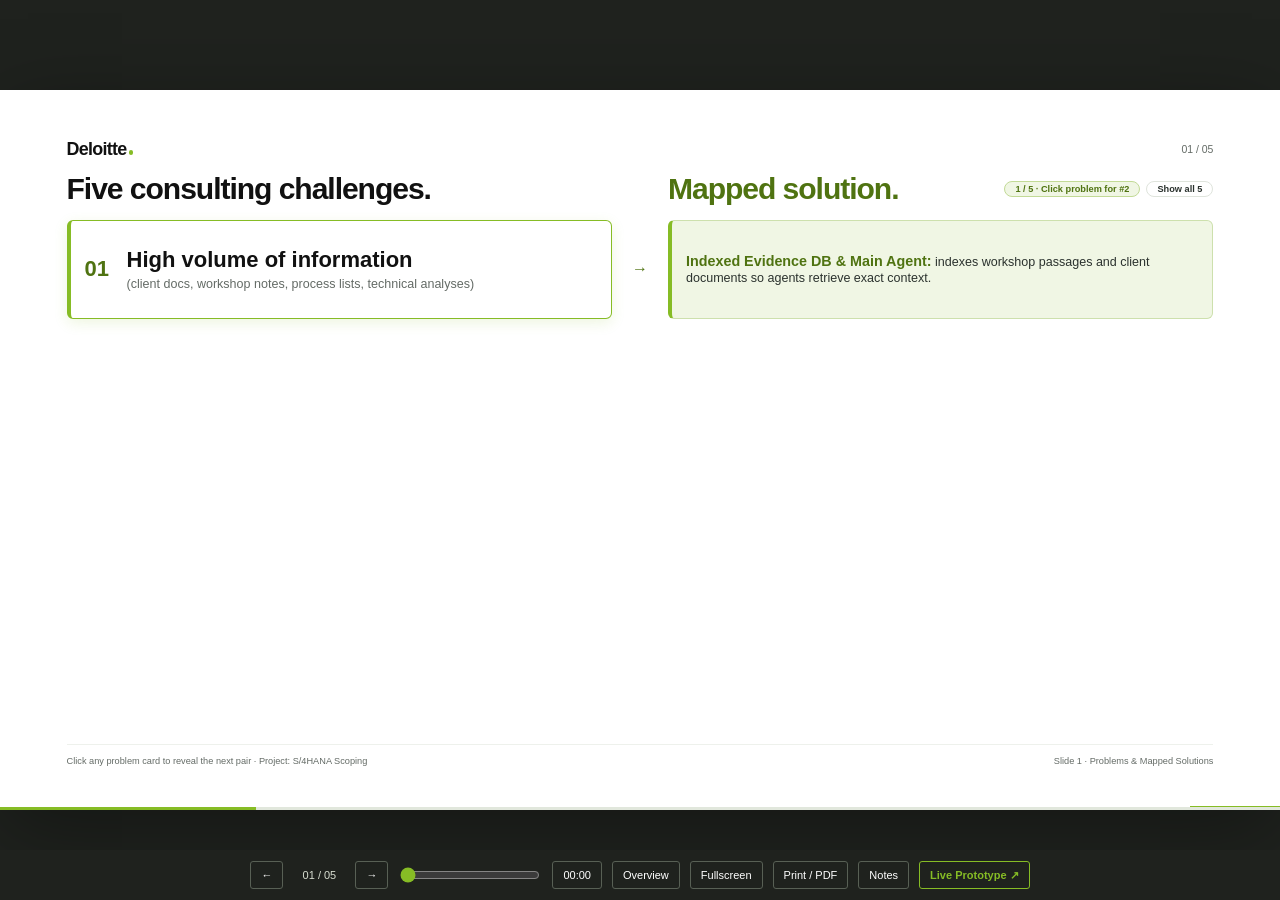
==== commit af2602be: "slides 1 to 3 mostly ready. need to build the deeper explanation into knowledge base and its use" ====
--- a/presentation/index.html
+++ b/presentation/index.html
@@ -16,10 +16,6 @@
     --line: #dfe4dc;
     --canvas: #f5f7f3;
     --paper: #ffffff;
-    --warn-bg: #fff5e6;
-    --warn: #8c4d00;
-    --red-bg: #fff0ef;
-    --red: #a32629;
   }
   * { box-sizing: border-box; }
   html, body { height: 100%; margin: 0; }
@@ -48,9 +44,9 @@
     inset: 0;
     display: none;
     background: var(--paper);
-    padding: 6.2% 6.8% 5.5%;
+    padding: 3.8% 5.2% 3.4%;
     overflow-y: auto;
-    animation: slideIn .22s ease-out;
+    animation: slideIn .2s ease-out;
   }
   .slide.active { display: flex; flex-direction: column; }
   @keyframes slideIn {
@@ -58,16 +54,16 @@
     to { opacity: 1; transform: translateY(0); }
   }
 
-  /* Slide Chrome */
+  /* Slide Header & Footer */
   .slide-top {
     display: flex;
     justify-content: space-between;
     align-items: center;
-    margin-bottom: 1.4%;
+    margin-bottom: 1.1%;
   }
   .brand {
     font-weight: 700;
-    font-size: clamp(13px, 1.35vw, 22px);
+    font-size: clamp(14px, 1.4vw, 23px);
     letter-spacing: -0.7px;
     display: inline-flex;
     align-items: baseline;
@@ -81,49 +77,49 @@
     margin-left: .12em;
   }
   .slide-number {
-    font-size: clamp(9px, .78vw, 13px);
+    font-size: clamp(10px, .82vw, 14px);
     color: var(--muted);
     font-variant-numeric: tabular-nums;
   }
   .section-label {
-    font-size: clamp(8px, .68vw, 11px);
-    letter-spacing: .14em;
+    font-size: clamp(9px, .74vw, 12px);
+    letter-spacing: .13em;
     text-transform: uppercase;
     font-weight: 700;
     color: var(--green-dark);
-    margin-bottom: .9%;
+    margin-bottom: .6%;
   }
   h1, h2, h3, h4, p { margin: 0; }
   h1 {
-    font-size: clamp(26px, 4.1vw, 66px);
+    font-size: clamp(26px, 4vw, 64px);
     line-height: 1.07;
-    letter-spacing: -0.045em;
+    letter-spacing: -0.04em;
     font-weight: 600;
     max-width: 92%;
   }
   h2 {
-    font-size: clamp(20px, 2.7vw, 44px);
+    font-size: clamp(21px, 2.35vw, 38px);
     line-height: 1.12;
-    letter-spacing: -0.04em;
+    letter-spacing: -0.035em;
     font-weight: 600;
-    margin-bottom: 1.8%;
+    margin-bottom: 1.3%;
   }
   h3 {
-    font-size: clamp(11px, 1.05vw, 17px);
+    font-size: clamp(13px, 1.15vw, 20px);
     font-weight: 600;
-    line-height: 1.3;
+    line-height: 1.28;
   }
   p {
-    font-size: clamp(10px, .95vw, 16px);
-    line-height: 1.5;
+    font-size: clamp(11px, .98vw, 16px);
+    line-height: 1.48;
   }
   .green { color: var(--green-dark); }
   .slide-footer {
     margin-top: auto;
-    padding-top: 1.2%;
+    padding-top: 1%;
     display: flex;
     justify-content: space-between;
-    font-size: clamp(8px, .68vw, 12px);
+    font-size: clamp(9px, .72vw, 12.5px);
     color: var(--muted);
     border-top: 1px solid #eef1ec;
   }
@@ -136,398 +132,484 @@
     background: var(--green);
   }
 
-  /* Slide 1: Title */
-  .title-slide {
-    background: linear-gradient(120deg, #fff 58%, #f3f7ea 100%);
-  }
-  .title-main {
-    margin-top: 4%;
-  }
-  .lead {
-    font-size: clamp(12px, 1.3vw, 22px);
-    color: #4b5449;
-    max-width: 74%;
-    margin-top: 2.2%;
-    line-height: 1.45;
-  }
-  .title-summary-strip {
-    margin-top: 4.5%;
+  /* Slide 1: 50% Problem / 50% Mapped Solution + Progressive Reveal */
+  .slide1-title-row {
     display: grid;
-    grid-template-columns: 1fr auto 1fr auto 1fr;
-    gap: 1.4%;
-    align-items: stretch;
-  }
-  .summary-box {
+    grid-template-columns: 1fr 32px 1fr;
+    gap: 12px;
+    align-items: center;
+    margin-bottom: 1.2%;
+  }
+  .slide1-title-row h2 {
+    margin-bottom: 0;
+  }
+  .slide1-right-head {
+    display: flex;
+    justify-content: space-between;
+    align-items: center;
+    gap: 10px;
+    flex-wrap: wrap;
+  }
+  .step-controls {
+    display: inline-flex;
+    align-items: center;
+    gap: 6px;
+  }
+  .step-pill {
     background: #fff;
     border: 1px solid var(--line);
-    border-top: 3px solid var(--green);
-    padding: 3.5% 4%;
-    border-radius: 4px;
-  }
-  .summary-box span {
+    color: var(--graphite);
+    border-radius: 999px;
+    padding: 2px 10px;
+    font-size: clamp(9px, .72vw, 12px);
+    font-weight: 600;
+    transition: border-color .15s, background .15s, color .15s;
+  }
+  .step-pill:hover {
+    border-color: var(--green);
+    color: var(--green-dark);
+    background: var(--green-soft);
+  }
+  .step-pill.accent {
+    background: var(--green-soft);
+    border-color: #c2da96;
+    color: var(--green-dark);
+  }
+  .mapping-rows {
+    display: flex;
+    flex-direction: column;
+    gap: 7px;
+    flex: 1;
+    min-height: 0;
+    justify-content: space-between;
+  }
+  .mapping-row {
+    display: grid;
+    grid-template-columns: 1fr 32px 1fr;
+    gap: 12px;
+    align-items: stretch;
+    flex: 1;
+    cursor: pointer;
+    transition: opacity .36s cubic-bezier(.22, 1, .36, 1), transform .36s cubic-bezier(.22, 1, .36, 1);
+  }
+  .mapping-row .map-arrow,
+  .mapping-row .resolve-card {
+    transition: opacity .38s cubic-bezier(.22, 1, .36, 1) .08s, transform .38s cubic-bezier(.22, 1, .36, 1) .08s;
+  }
+  .mapping-row.hidden-step {
+    opacity: 0;
+    transform: translateY(12px);
+    pointer-events: none;
+  }
+  .mapping-row.hidden-step .map-arrow,
+  .mapping-row.hidden-step .resolve-card {
+    opacity: 0;
+    transform: translateX(16px);
+  }
+  .mapping-row.revealed {
+    opacity: 1;
+    transform: translateY(0);
+  }
+  .mapping-row.revealed .map-arrow,
+  .mapping-row.revealed .resolve-card {
+    opacity: 1;
+    transform: translateX(0);
+  }
+  .problem-card {
+    background: #fff;
+    border: 1px solid var(--line);
+    border-left: 4px solid var(--ink);
+    border-radius: 6px;
+    padding: 8px 14px;
+    display: grid;
+    grid-template-columns: 32px 1fr;
+    gap: 10px;
+    align-items: center;
+    transition: border-color .2s, box-shadow .2s, transform .15s;
+  }
+  .mapping-row.can-advance:hover .problem-card {
+    border-color: var(--green);
+    transform: translateY(-1px);
+  }
+  .mapping-row.current .problem-card {
+    border-color: var(--green);
+    box-shadow: 0 4px 14px rgba(134, 188, 37, .14);
+  }
+  .problem-num {
+    font-size: 22px;
+    font-weight: 700;
+    color: var(--green-dark);
+    line-height: 1.2;
+  }
+  .problem-card strong {
     display: block;
-    font-size: clamp(8px, .65vw, 11px);
+    font-size: 22px;
+    color: var(--ink);
+    line-height: 1.22;
+    margin-bottom: 2px;
+  }
+  .problem-card div > span {
+    display: block;
+    font-size: clamp(11.5px, .98vw, 15.5px);
+    color: var(--muted);
+    line-height: 1.3;
+    margin-left: 0;
+  }
+  .map-arrow {
+    display: flex;
+    align-items: center;
+    justify-content: center;
+    color: var(--green-dark);
+    font-size: clamp(14px, 1.25vw, 20px);
+    font-weight: 700;
+  }
+  .resolve-card {
+    background: var(--green-soft);
+    border: 1px solid #cde0ad;
+    border-left: 4px solid var(--green);
+    border-radius: 6px;
+    padding: 8px 14px;
+    display: flex;
+    align-items: center;
+  }
+  .resolve-card p {
+    font-size: clamp(11.5px, .98vw, 15.5px);
+    line-height: 1.32;
+    color: var(--graphite);
+  }
+  .resolve-card b {
+    font-size: clamp(13px, 1.12vw, 18px);
+    color: var(--green-dark);
+  }
+
+  /* Slide 2: Proposed Solution (Dedicated Overview) */
+  .phase-strip {
+    background: var(--canvas);
+    border: 1px solid var(--line);
+    border-left: 4px solid var(--ink);
+    border-radius: 6px;
+    padding: 12px 18px;
+    margin-bottom: 1.8%;
+    display: flex;
+    justify-content: space-between;
+    align-items: center;
+    gap: 16px;
+    flex-wrap: wrap;
+  }
+  .phase-strip strong {
+    font-size: clamp(12.5px, 1.08vw, 18px);
+    color: var(--ink);
+  }
+  .phase-strip span {
+    font-size: clamp(10.5px, .9vw, 15px);
+    color: var(--muted);
+  }
+  .solution-grid {
+    display: grid;
+    grid-template-columns: repeat(3, 1fr);
+    gap: 2.2%;
+    flex: 1;
+    min-height: 0;
+  }
+  .solution-block {
+    background: var(--green-soft);
+    border: 1px solid #d1e2b4;
+    border-top: 4px solid var(--green);
+    border-radius: 6px;
+    padding: 20px 22px;
+    display: flex;
+    flex-direction: column;
+    justify-content: center;
+  }
+  .solution-block.dark {
+    background: var(--ink);
+    border-color: var(--ink);
+    border-top-color: var(--green);
+    color: #fff;
+  }
+  .sol-tag {
+    font-size: clamp(9.5px, .78vw, 13px);
     text-transform: uppercase;
     letter-spacing: .1em;
+    font-weight: 700;
     color: var(--green-dark);
-    font-weight: 700;
-    margin-bottom: 4%;
-  }
-  .summary-box strong {
-    display: block;
-    font-size: clamp(11px, 1.05vw, 17px);
-    margin-bottom: 3%;
-  }
-  .summary-box p {
-    font-size: clamp(9px, .78vw, 13px);
-    color: var(--muted);
-  }
-  .strip-arrow {
-    display: flex;
-    align-items: center;
-    justify-content: center;
-    font-size: clamp(14px, 1.4vw, 24px);
-    color: var(--green-dark);
-  }
-
-  /* Slide 2: Challenge */
-  .grid-3 {
+    margin-bottom: 8px;
+  }
+  .solution-block.dark .sol-tag { color: var(--green); }
+  .solution-block h3 {
+    font-size: 20px;
+    margin-bottom: 10px;
+  }
+  .solution-block p {
+    font-size: clamp(12px, 1.05vw, 17.5px);
+    color: var(--graphite);
+    line-height: 1.5;
+  }
+  .solution-block.dark p { color: #d5dcd3; }
+
+  /* Slide 3: System Architecture (5 Components + High-Level Zoom-In) */
+  .arch-pipeline {
     display: grid;
-    grid-template-columns: repeat(3, 1fr);
-    gap: 2%;
-    margin-top: 1.5%;
-    flex: 1;
-    max-height: 50%;
-  }
-  .card {
+    grid-template-columns: 1fr auto 1fr auto 1fr auto 1fr auto 1fr;
+    gap: 4px;
+    align-items: stretch;
+    margin-top: .4%;
+  }
+  .arch-node {
     background: var(--canvas);
     border: 1px solid var(--line);
-    border-top: 3px solid #cfd6ca;
-    padding: 6%;
+    border-top: 3px solid #c4cdbe;
     border-radius: 4px;
+    padding: 14px 12px;
+    text-align: left;
     display: flex;
     flex-direction: column;
-  }
-  .card.active {
+    gap: 5px;
+    transition: border-color .15s, background .15s, transform .12s;
+  }
+  .arch-node:hover, .arch-node.selected {
+    border-color: var(--green);
     border-top-color: var(--green);
-    background: #f7faf0;
-  }
-  .card .number {
-    font-size: clamp(20px, 2.2vw, 36px);
-    font-weight: 500;
-    color: var(--green-dark);
-    margin-bottom: 8%;
-  }
-  .card h3 { margin-bottom: 5%; }
-  .card p {
-    font-size: clamp(9px, .84vw, 14px);
-    color: var(--graphite);
-  }
-  .bottom-callout {
-    margin-top: 2.5%;
-    border-left: 4px solid var(--green);
     background: var(--green-soft);
-    padding: 2% 2.5%;
-    font-size: clamp(11px, 1.15vw, 19px);
-    font-weight: 500;
-    line-height: 1.4;
-  }
-
-  /* Slide 3: Interactive Architecture */
-  .arch-layout {
-    display: grid;
-    grid-template-columns: 1.45fr 1fr;
-    gap: 2.5%;
-    flex: 1;
-    min-height: 0;
-    align-items: stretch;
-  }
-  .arch-diagram {
-    display: flex;
-    flex-direction: column;
-    gap: 1.8%;
-    justify-content: center;
-  }
-  .arch-tier {
-    display: flex;
-    flex-direction: column;
-    gap: 6px;
-  }
-  .arch-block {
-    background: var(--canvas);
-    border: 1px solid var(--line);
-    border-left: 4px solid #c5cec0;
-    border-radius: 4px;
-    padding: 1.8% 2.5%;
-    text-align: left;
-    transition: border-color .15s, background .15s, transform .12s;
-  }
-  .arch-block:hover, .arch-block.selected {
-    border-color: var(--green);
-    border-left-color: var(--green);
-    background: var(--green-soft);
-  }
-  .arch-block.selected {
-    box-shadow: 0 2px 10px rgba(134, 188, 37, .18);
-  }
-  .arch-block-top {
-    display: flex;
-    justify-content: space-between;
-    align-items: center;
-    gap: 8px;
-  }
-  .arch-block strong {
-    font-size: clamp(10px, .92vw, 15px);
-  }
-  .arch-block span.tag {
-    font-size: clamp(7px, .6vw, 10px);
+    transform: translateY(-1px);
+  }
+  .arch-node.selected {
+    box-shadow: 0 4px 14px rgba(134, 188, 37, .18);
+  }
+  .arch-tag {
+    font-size: 11px;
     text-transform: uppercase;
     letter-spacing: .08em;
     font-weight: 700;
     color: var(--green-dark);
   }
-  .arch-block small {
-    display: block;
-    font-size: clamp(8px, .72vw, 12px);
+  .arch-node strong {
+    font-size: 20px;
+    letter-spacing: -0.02em;
+    color: var(--ink);
+    white-space: nowrap;
+  }
+  .arch-node small {
+    font-size: clamp(11px, .9vw, 14px);
     color: var(--muted);
-    margin-top: 2px;
-  }
-  .arch-split {
-    display: grid;
-    grid-template-columns: 1fr 1fr;
-    gap: 1.8%;
-  }
-  .zoom-panel {
+    white-space: nowrap;
+  }
+  .arch-arrow {
+    display: flex;
+    align-items: center;
+    justify-content: center;
+    color: #8f9a8c;
+    font-size: clamp(14px, 1.2vw, 20px);
+  }
+
+  .arch-zoom-area {
+    margin-top: 2%;
     background: #141714;
     color: #fff;
     border-radius: 5px;
-    padding: 4.5% 5%;
-    display: flex;
-    flex-direction: column;
-    justify-content: space-between;
-  }
-  .zoom-eyebrow {
-    font-size: clamp(7px, .64vw, 11px);
+    padding: 2.8% 3.5%;
+    flex: 1;
+    display: grid;
+    grid-template-columns: 1fr 1.25fr;
+    gap: 4%;
+    align-items: start;
+  }
+  .zoom-col-label {
+    font-size: 10.5px;
     text-transform: uppercase;
-    letter-spacing: .12em;
+    letter-spacing: .08em;
+    white-space: nowrap;
     color: var(--green);
     font-weight: 700;
-    margin-bottom: 2%;
-  }
-  .zoom-panel h3 {
-    font-size: clamp(13px, 1.35vw, 22px);
+    margin-bottom: 8px;
+  }
+  .arch-zoom-area h3 {
+    font-size: 20px;
     color: #fff;
-    margin-bottom: 3%;
-  }
-  .zoom-panel p {
-    font-size: clamp(9px, .83vw, 14px);
+    margin-bottom: 10px;
+  }
+  .arch-zoom-area p {
+    font-size: 15.5px;
     color: #d6dcd4;
     line-height: 1.5;
-    margin-bottom: 3%;
-  }
-  .zoom-meta {
-    border-top: 1px solid #2e342e;
-    padding-top: 3%;
-    font-size: clamp(8px, .76vw, 13px);
-    color: #b7c0b5;
-    line-height: 1.55;
-  }
-  .zoom-meta strong { color: #fff; }
-  .zoom-code {
-    margin-top: 3%;
+  }
+  .zoom-role-list {
+    margin: 0;
+    padding-left: 20px;
+    display: flex;
+    flex-direction: column;
+    gap: 8px;
+    color: #d6dcd4;
+    font-size: 16px;
+    line-height: 1.45;
+  }
+  .zoom-role-list li::marker {
+    color: var(--green);
+  }
+  .subcard-stack {
+    display: flex;
+    flex-direction: column;
+    gap: 9px;
+  }
+  .subcard {
     background: #1f241f;
-    border: 1px solid #353d35;
-    border-radius: 3px;
-    padding: 2.5% 3%;
-    font-family: ui-monospace, SFMono-Regular, Menlo, monospace;
-    font-size: clamp(7.5px, .68vw, 11.5px);
-    color: #c8df9e;
-    white-space: pre-wrap;
-  }
-
-  /* Slide 4: 3 Knowledge Layers */
-  .layers-grid {
+    border: 1px solid #323932;
+    border-left: 3px solid var(--green);
+    border-radius: 4px;
+    padding: 10px 14px;
+  }
+  .subcard strong {
+    display: block;
+    font-size: 16px;
+    color: #fff;
+    margin-bottom: 3px;
+  }
+  .subcard span {
+    display: block;
+    font-size: 13.5px;
+    color: #c5cec3;
+    line-height: 1.4;
+  }
+  .value-card {
+    background: #1c221b;
+    border: 1px solid #354132;
+    border-radius: 4px;
+    padding: 16px 18px;
+  }
+
+  /* Slide 4: Principles in Action */
+  .two-col-panels {
     display: grid;
-    grid-template-columns: repeat(3, 1fr);
-    gap: 2%;
-    margin-top: 1%;
-  }
-  .layer-card {
+    grid-template-columns: 1fr 1fr;
+    gap: 2.5%;
+    flex: 1;
+    margin-top: .4%;
+  }
+  .principle-panel {
     background: var(--canvas);
     border: 1px solid var(--line);
-    border-top: 4px solid #bcc6b6;
+    border-top: 4px solid var(--green);
     border-radius: 4px;
-    padding: 4.5%;
-    text-align: left;
+    padding: 3.5% 4.2%;
     display: flex;
     flex-direction: column;
-    gap: 8px;
-    transition: border-color .15s, background .15s;
-  }
-  .layer-card:hover, .layer-card.selected {
-    border-color: var(--green);
-    border-top-color: var(--green);
-    background: var(--green-soft);
-  }
-  .layer-num {
-    font-size: clamp(8px, .66vw, 11px);
-    font-weight: 700;
-    text-transform: uppercase;
-    letter-spacing: .1em;
-    color: var(--green-dark);
-  }
-  .layer-card h3 { font-size: clamp(12px, 1.15vw, 19px); }
-  .layer-sub {
-    font-size: clamp(9px, .82vw, 14px);
-    font-weight: 600;
-    color: var(--graphite);
-  }
-  .layer-card p {
-    font-size: clamp(8.5px, .78vw, 13.5px);
-    color: var(--muted);
-  }
-  .zoom-drawer {
-    margin-top: 2%;
-    background: #fff;
-    border: 1px solid var(--line);
-    border-left: 4px solid var(--green);
-    border-radius: 4px;
-    padding: 2.2% 3%;
-    display: grid;
-    grid-template-columns: 1.2fr 1fr;
-    gap: 3%;
-    align-items: center;
-  }
-  .zoom-drawer h4 {
-    font-size: clamp(10px, .95vw, 16px);
-    margin-bottom: 1.5%;
-  }
-  .zoom-drawer p {
-    font-size: clamp(9px, .8vw, 14px);
-    color: var(--graphite);
-  }
-  .drawer-rule {
-    background: var(--canvas);
-    padding: 3% 4%;
-    border-radius: 4px;
-    font-size: clamp(8.5px, .76vw, 13px);
-    color: var(--graphite);
-  }
-
-  /* Slide 5: 4-Stage Walkthrough */
-  .stages-grid {
-    display: grid;
-    grid-template-columns: repeat(4, 1fr);
-    gap: 1.6%;
-    margin-top: 1%;
-  }
-  .stage-btn {
-    background: var(--canvas);
-    border: 1px solid var(--line);
-    border-top: 3px solid #c2cbbd;
-    border-radius: 4px;
-    padding: 4.5%;
-    text-align: left;
-    display: flex;
-    flex-direction: column;
-    gap: 6px;
-    transition: border-color .15s, background .15s;
-  }
-  .stage-btn:hover, .stage-btn.selected {
-    border-color: var(--green);
-    border-top-color: var(--green);
-    background: var(--green-soft);
-  }
-  .stage-btn.warn.selected {
-    background: var(--warn-bg);
-    border-color: #d9822b;
-    border-top-color: #d9822b;
-  }
-  .stage-tag {
-    font-size: clamp(7.5px, .62vw, 10.5px);
-    font-weight: 700;
-    text-transform: uppercase;
-    letter-spacing: .08em;
-    color: var(--green-dark);
-  }
-  .stage-btn.warn .stage-tag { color: var(--warn); }
-  .stage-btn strong { font-size: clamp(11px, 1vw, 17px); }
-  .stage-btn p { font-size: clamp(8.5px, .76vw, 13px); color: var(--muted); }
-
-  .stage-detail-box {
-    margin-top: 2%;
-    display: grid;
-    grid-template-columns: 1fr 1fr;
-    gap: 2%;
-    flex: 1;
-    max-height: 36%;
-  }
-  .actor-box {
-    border: 1px solid var(--line);
-    border-radius: 4px;
-    padding: 3% 4%;
-    background: #fff;
-  }
-  .actor-box.ai { border-left: 4px solid #35688f; }
-  .actor-box.human { border-left: 4px solid var(--green); background: #f8fbf2; }
-  .actor-box span {
-    display: block;
-    font-size: clamp(8px, .65vw, 11px);
+    gap: 11px;
+  }
+  .principle-panel.dark-top { border-top-color: var(--ink); }
+  .panel-kicker {
+    font-size: clamp(8.5px, .72vw, 12px);
     text-transform: uppercase;
     letter-spacing: .1em;
     font-weight: 700;
+    color: var(--green-dark);
+  }
+  .principle-panel h3 {
+    font-size: clamp(14.5px, 1.35vw, 23px);
+  }
+  .skill-layer-list {
+    display: flex;
+    flex-direction: column;
+    gap: 9px;
+  }
+  .skill-layer {
+    background: #fff;
+    border: 1px solid var(--line);
+    border-left: 3px solid var(--green);
+    border-radius: 4px;
+    padding: 11px 14px;
+  }
+  .skill-layer strong {
+    display: block;
+    font-size: clamp(11.5px, .98vw, 16.5px);
+    margin-bottom: 3px;
+  }
+  .skill-layer span {
+    display: block;
+    font-size: clamp(10px, .86vw, 14.5px);
     color: var(--muted);
-    margin-bottom: 2%;
-  }
-  .actor-box.human span { color: var(--green-dark); }
-  .actor-box h4 {
-    font-size: clamp(11px, 1vw, 17px);
-    margin-bottom: 2%;
-  }
-  .actor-box p {
-    font-size: clamp(9px, .82vw, 14px);
+    line-height: 1.4;
+  }
+  .flow-stack {
+    display: flex;
+    flex-direction: column;
+    gap: 6px;
+  }
+  .flow-box {
+    background: #fff;
+    border: 1px solid var(--line);
+    border-radius: 4px;
+    padding: 10px 13px;
+    font-size: clamp(10.5px, .9vw, 15.5px);
+    line-height: 1.38;
+  }
+  .flow-box.human-gate {
+    background: var(--green-soft);
+    border-color: var(--green);
+    font-weight: 600;
+  }
+  .flow-down {
+    text-align: center;
+    color: var(--green-dark);
+    font-size: clamp(11px, .95vw, 16px);
+    line-height: 1;
+  }
+  .takeaway-strip {
+    margin-top: auto;
+    padding-top: 10px;
+    border-top: 1px solid var(--line);
+    font-size: clamp(10px, .86vw, 14.5px);
     color: var(--graphite);
   }
 
-  /* Slide 6: Prototype Choice & Demo */
-  .demo-split {
+  /* Slide 5: Transition to Live Demo */
+  .demo-lead {
+    font-size: clamp(12px, 1.15vw, 19.5px);
+    color: var(--graphite);
+    max-width: 88%;
+    margin-bottom: 2.2%;
+  }
+  .demo-cards {
     display: grid;
-    grid-template-columns: 1.15fr 1fr;
-    gap: 3%;
-    margin-top: 1%;
-    flex: 1;
-  }
-  .demo-steps {
-    list-style: none;
-    margin: 0;
-    padding: 0;
-    display: flex;
-    flex-direction: column;
-    gap: 2.5%;
-  }
-  .demo-steps li {
-    display: grid;
-    grid-template-columns: 44px 1fr;
-    gap: 10px;
+    grid-template-columns: repeat(3, 1fr);
+    gap: 2.2%;
+  }
+  .demo-card {
     background: var(--canvas);
     border: 1px solid var(--line);
-    border-radius: 4px;
-    padding: 2.8% 3.5%;
-    align-items: start;
-  }
-  .step-num {
-    font-size: clamp(14px, 1.4vw, 24px);
+    border-top: 3px solid var(--green);
+    border-radius: 5px;
+    padding: 4.5% 5%;
+  }
+  .demo-num {
+    font-size: clamp(18px, 1.9vw, 32px);
     font-weight: 700;
     color: var(--green-dark);
-  }
-  .demo-steps strong {
+    margin-bottom: 4%;
     display: block;
-    font-size: clamp(10px, .95vw, 16px);
-    margin-bottom: 2px;
-  }
-  .demo-steps span {
-    font-size: clamp(8.5px, .76vw, 13px);
+  }
+  .demo-card h3 {
+    margin-bottom: 4%;
+    font-size: clamp(13px, 1.18vw, 20px);
+  }
+  .demo-card p {
+    font-size: clamp(10.5px, .92vw, 15.5px);
     color: var(--muted);
+    line-height: 1.48;
+  }
+  .demo-action-row {
+    margin-top: 3%;
+    display: flex;
+    align-items: center;
+    justify-content: space-between;
+    gap: 20px;
+    background: var(--green-soft);
+    border: 1px solid #cde0ad;
+    border-radius: 5px;
+    padding: 2.2% 3%;
+  }
+  .demo-action-row p {
+    font-size: clamp(11px, .98vw, 16.5px);
+    color: var(--graphite);
   }
   .demo-cta {
     display: inline-flex;
@@ -537,87 +619,12 @@
     color: var(--ink);
     font-weight: 700;
     text-decoration: none;
-    padding: 2.4% 4.5%;
+    padding: 1.4% 2.6%;
     border-radius: 4px;
     font-size: clamp(10px, .95vw, 16px);
-    margin-top: 3%;
+    white-space: nowrap;
   }
   .demo-cta:hover { filter: brightness(.93); }
-  .stack-list {
-    display: flex;
-    flex-direction: column;
-    gap: 2.5%;
-  }
-  .stack-card {
-    border: 1px solid var(--line);
-    border-left: 3px solid var(--ink);
-    border-radius: 4px;
-    padding: 3% 4%;
-    background: #fff;
-  }
-  .stack-card h3 { font-size: clamp(10px, .95vw, 16px); margin-bottom: 2%; }
-  .stack-card p { font-size: clamp(8.5px, .77vw, 13px); color: var(--muted); }
-
-  /* Slide 7: Adoption & Q&A Deep-Dive Tabs */
-  .roadmap-row {
-    display: grid;
-    grid-template-columns: repeat(3, 1fr);
-    gap: 2%;
-    margin-bottom: 2%;
-  }
-  .roadmap-card {
-    background: var(--canvas);
-    border: 1px solid var(--line);
-    border-top: 3px solid var(--green);
-    border-radius: 4px;
-    padding: 3% 4%;
-  }
-  .roadmap-card span {
-    font-size: clamp(7.5px, .62vw, 10.5px);
-    text-transform: uppercase;
-    letter-spacing: .1em;
-    font-weight: 700;
-    color: var(--green-dark);
-  }
-  .roadmap-card h3 { margin: 2% 0; font-size: clamp(10px, .95vw, 16px); }
-  .roadmap-card p { font-size: clamp(8.5px, .76vw, 13px); color: var(--muted); }
-
-  .qa-tabs {
-    display: flex;
-    gap: 8px;
-    flex-wrap: wrap;
-    margin-bottom: 1.5%;
-  }
-  .qa-tab {
-    border: 1px solid var(--line);
-    background: var(--canvas);
-    padding: 1.2% 2%;
-    border-radius: 4px;
-    font-size: clamp(8.5px, .78vw, 13px);
-    font-weight: 600;
-    color: var(--graphite);
-  }
-  .qa-tab.selected {
-    background: var(--ink);
-    border-color: var(--ink);
-    color: #fff;
-  }
-  .qa-panel {
-    background: #f8faf5;
-    border: 1px solid var(--line);
-    border-left: 4px solid var(--green);
-    border-radius: 4px;
-    padding: 2.5% 3%;
-    flex: 1;
-  }
-  .qa-panel h4 {
-    font-size: clamp(11px, 1.02vw, 17px);
-    margin-bottom: 1.5%;
-  }
-  .qa-panel p {
-    font-size: clamp(9px, .84vw, 14.5px);
-    color: var(--graphite);
-  }
 
   /* Controls Bar */
   .controls {
@@ -725,13 +732,11 @@
   }
 
   #print-list { display: none; }
-  @media (max-width: 780px) {
-    .arch-layout, .demo-split, .grid-3, .layers-grid, .stages-grid, .roadmap-row, .stage-detail-box, .zoom-drawer {
+  @media (max-width: 820px) {
+    .slide1-title-row, .mapping-row, .solution-grid, .arch-pipeline, .arch-zoom-area, .two-col-panels, .demo-cards {
       grid-template-columns: 1fr;
     }
-    .title-summary-strip { grid-template-columns: 1fr; }
-    .strip-arrow { display: none; }
-    .controls .hide-sm { display: none; }
+    .map-arrow, .arch-arrow, .controls .hide-sm { display: none; }
   }
   @media print {
     html, body { height: auto; background: #fff; display: block; overflow: visible; }
@@ -750,246 +755,257 @@
       inset: 0;
       animation: none;
     }
+    .mapping-row.hidden-step,
+    .mapping-row.hidden-step .map-arrow,
+    .mapping-row.hidden-step .resolve-card {
+      opacity: 1 !important;
+      transform: none !important;
+    }
+    .step-controls { display: none; }
   }
 </style>
 </head>
 <body>
 <main class="deck" id="deck" aria-label="Presentation deck">
 
-  <!-- SLIDE 1: TITLE & EXECUTIVE SUMMARY -->
-  <section class="slide title-slide" data-title="Executive Summary" data-notes="Open clearly: the client problem is 30 workshops over 26 weeks producing scattered notes and inconsistent deliverables. Our answer is one reusable AI framework: one Main Agent orchestrating Specialized Agents, a 3-layer Knowledge Base, and Pluggable Skills — with consultants always in control.">
-    <div class="slide-top"><div class="brand">Deloitte</div><div class="slide-number">01 / 07</div></div>
-    <div class="section-label">Technical Design &amp; Prototype · S/4HANA Scoping Case</div>
-    <div class="title-main">
-      <h1>A reusable AI framework for <span class="green">consultants.</span></h1>
-      <p class="lead">One shared multi-agent engine and pluggable skills to turn 30 workshops into consistent, source-backed deliverables — while keeping consultants in control.</p>
+  <!-- SLIDE 1: 50% PROBLEM / 50% MAPPED SOLUTION (PROGRESSIVE REVEAL) -->
+  <section class="slide" data-title="Case Study: Problems & Mapped Solutions" data-notes="Introduce the 26-week S/4HANA scoping case study (Prepare -> Assess -> Analyze -> Advise). Click any visible problem card on the left to reveal the next consulting pain point and its green framework solution one by one.">
+    <div class="slide-top"><div class="brand">Deloitte</div><div class="slide-number">01 / 05</div></div>
+
+    <div class="slide1-title-row">
+      <h2>Five consulting challenges.</h2>
+      <div></div>
+      <div class="slide1-right-head">
+        <h2><span class="green">Mapped solution.</span></h2>
+        <span class="step-controls">
+          <button class="step-pill accent" id="reveal-next-btn" type="button">1 / 5 · Click problem for #2</button>
+          <button class="step-pill" id="reveal-all-btn" type="button">Show all 5</button>
+        </span>
+      </div>
     </div>
-    <div class="title-summary-strip">
-      <div class="summary-box">
-        <span>Input Reality</span>
-        <strong>30 Workshops &amp; Docs</strong>
-        <p>Notes, process lists, and technical inputs scattered across 26 weeks (Prepare, Assess, Analyze, Advise).</p>
-      </div>
-      <div class="strip-arrow" aria-hidden="true">→</div>
-      <div class="summary-box">
-        <span>One Reusable Engine</span>
-        <strong>Main Agent + Skills</strong>
-        <p>One entry-point agent coordinates specialized workers, a structured knowledge base, and 1 skill per deliverable.</p>
-      </div>
-      <div class="strip-arrow" aria-hidden="true">→</div>
-      <div class="summary-box">
-        <span>Verified Outputs</span>
-        <strong>Consistent &amp; Traceable</strong>
-        <p>Workshop reports, fit-gap analyses, target architecture, and steering decks linked to exact source passages.</p>
+
+    <div class="mapping-rows" id="mapping-rows">
+      <div class="mapping-row" data-step="1">
+        <div class="problem-card">
+          <span class="problem-num">01</span>
+          <div>
+            <strong>High volume of information</strong>
+            <span>(client docs, workshop notes, process lists, technical analyses)</span>
+          </div>
+        </div>
+        <div class="map-arrow" aria-hidden="true">→</div>
+        <div class="resolve-card">
+          <p><b>Indexed Evidence DB &amp; Main Agent:</b> indexes workshop passages and client documents so agents retrieve exact context.</p>
+        </div>
+      </div>
+
+      <div class="mapping-row" data-step="2">
+        <div class="problem-card">
+          <span class="problem-num">02</span>
+          <div>
+            <strong>Repetitive drafting consumes time</strong>
+            <span>(writing, structuring, and formatting instead of advisory)</span>
+          </div>
+        </div>
+        <div class="map-arrow" aria-hidden="true">→</div>
+        <div class="resolve-card">
+          <p><b>Shared Deliverable Agent &amp; Model Gateway:</b> turns raw notes into cited drafts in seconds while consultants keep validation.</p>
+        </div>
+      </div>
+
+      <div class="mapping-row" data-step="3">
+        <div class="problem-card">
+          <span class="problem-num">03</span>
+          <div>
+            <strong>Variable deliverable quality</strong>
+            <span>(inconsistent format, rigor, and completeness across teams)</span>
+          </div>
+        </div>
+        <div class="map-arrow" aria-hidden="true">→</div>
+        <div class="resolve-card">
+          <p><b>Pluggable Skills (1 Skill = 1 Deliverable):</b> enforces standard Deloitte sections, schemas, and rules for every consultant.</p>
+        </div>
+      </div>
+
+      <div class="mapping-row" data-step="4">
+        <div class="problem-card">
+          <span class="problem-num">04</span>
+          <div>
+            <strong>Scattered knowledge across teams</strong>
+            <span>(dispersed across chats, folders, and individual memory)</span>
+          </div>
+        </div>
+        <div class="map-arrow" aria-hidden="true">→</div>
+        <div class="resolve-card">
+          <p><b>Layered Project Knowledge Base (DB):</b> centralizes raw workshop notes, validated decisions, and published versions.</p>
+        </div>
+      </div>
+
+      <div class="mapping-row" data-step="5">
+        <div class="problem-card">
+          <span class="problem-num">05</span>
+          <div>
+            <strong>Risk of omissions &amp; inconsistencies</strong>
+            <span>(contradictions between deliverables over 26 weeks)</span>
+          </div>
+        </div>
+        <div class="map-arrow" aria-hidden="true">→</div>
+        <div class="resolve-card">
+          <p><b>Knowledge Steward &amp; Quality Reviewer:</b> compares new notes against approved rules (e.g., &euro;50k vs &euro;25k) before publish.</p>
+        </div>
       </div>
     </div>
-    <div class="slide-footer"><span>Project: S/4HANA Scoping · Procure-to-Pay</span><span>Slide 1 · Overview</span></div>
+
+    <div class="slide-footer"><span>Click any problem card to reveal the next pair · Project: S/4HANA Scoping</span><span>Slide 1 · Problems &amp; Mapped Solutions</span></div>
     <div class="corner"></div>
   </section>
 
-  <!-- SLIDE 2: THE CONSULTING PROBLEM -->
-  <section class="slide" data-title="The Consulting Challenge" data-notes="Emphasize why naive LLM prompting fails in real consulting: across 30 workshops, requirements evolve and contradict each other. If an AI silently picks EUR 50,000 over EUR 25,000, errors cascade into Fit-Gap and Target Architecture.">
-    <div class="slide-top"><div class="brand">Deloitte</div><div class="slide-number">02 / 07</div></div>
-    <div class="section-label">01 / The Problem</div>
-    <h2>Most AI tools write text.<br>Consultants must govern <span class="green">decisions.</span></h2>
-    <div class="grid-3">
-      <article class="card">
-        <span class="number">01</span>
-        <h3>Information Overload</h3>
-        <p>30 workshops across 26 weeks produce huge volumes of meeting notes, process lists, and technical documents scattered across teams.</p>
-      </article>
-      <article class="card">
-        <span class="number">02</span>
-        <h3>Repetitive Drafting &amp; Drift</h3>
-        <p>Consultants spend hours formatting reports instead of advising. Structure and thoroughness vary significantly from one author to another.</p>
-      </article>
-      <article class="card active">
-        <span class="number">03</span>
-        <h3>Hidden Contradictions</h3>
-        <p>When Workshop 4 states €50,000 after Workshop 1 approved €25,000, standard AI tools either hallucinate or silently overwrite the baseline.</p>
-      </article>
+  <!-- SLIDE 2: PROPOSED SOLUTION · ONE REUSABLE FRAMEWORK -->
+  <section class="slide" data-title="Proposed Solution: One Reusable Framework" data-notes="Summarize the 3 pillars of Deloitte's proposed framework before zooming into the 5 system architecture components: 1 generic multi-agent engine, structured knowledge + skills with consultant control, and 1 skill per deliverable.">
+    <div class="slide-top"><div class="brand">Deloitte</div><div class="slide-number">02 / 05</div></div>
+    <h2>One shared consulting engine. <span class="green">Built to extend via Skills.</span></h2>
+
+    <div class="phase-strip">
+      <strong>Prepare → Assess → Analyze → Advise</strong>
+      <span>Fit-Gap Analyses · Workshop Reports · Target Architecture · Scenario Reports · Steering Decks</span>
     </div>
-    <div class="bottom-callout">
-      Core Principle: We do not build one tool per deliverable. We build <strong>one shared engine</strong> and plug in <strong>one skill per deliverable type</strong>.
+
+    <div class="solution-grid">
+      <div class="solution-block dark">
+        <span class="sol-tag">01 · Generic Engine</span>
+        <h3>Main Agent + Specialized Agents</h3>
+        <p>One entry-point agent coordinates focused agents to analyze, propose, structure, and draft deliverables across every project phase.</p>
+      </div>
+      <div class="solution-block">
+        <span class="sol-tag">02 · Knowledge &amp; Control</span>
+        <h3>Structured Knowledge + Skills</h3>
+        <p>Agents rely on layered databases and task-specific Skills. Consultant always keeps final decision and validation.</p>
+      </div>
+      <div class="solution-block">
+        <span class="sol-tag">03 · Modular Extension</span>
+        <h3>1 Skill = 1 Deliverable</h3>
+        <p>Each new deliverable (Fit-Gap, Workshop Report, Architecture, Steering) plugs into the shared engine as a dedicated Skill.</p>
+      </div>
     </div>
-    <div class="slide-footer"><span>Prepare → Assess → Analyze → Advise</span><span>Slide 2 · Why a Framework</span></div>
+
+    <div class="slide-footer"><span>Reusable AI Framework for Consultants</span><span>Slide 2 · Proposed Solution</span></div>
   </section>
 
-  <!-- SLIDE 3: INTERACTIVE ARCHITECTURE (GENERAL VIEW + CLICK TO ZOOM IN) -->
-  <section class="slide" data-title="System Architecture" data-notes="Walk through the general view top-to-bottom, then click blocks live to zoom in if interviewers ask about a specific component. Emphasize: Main Agent is the single entry point; Deliverable Agent is shared across all skills; adding Target Architecture only requires adding a Skill folder.">
-    <div class="slide-top"><div class="brand">Deloitte</div><div class="slide-number">03 / 07</div></div>
-    <div class="section-label">02 / Architecture · Click any block to zoom in</div>
-    <h2>One Main Agent, Specialized Agents, <span class="green">Pluggable Skills.</span></h2>
-    <div class="arch-layout">
-      <div class="arch-diagram" id="arch-diagram">
-        <button class="arch-block selected" type="button" data-arch-id="main_agent">
-          <div class="arch-block-top"><strong>1. Main Agent (Orchestrator)</strong><span class="tag">Entry Point</span></div>
-          <small>Authenticates role, scopes project data, freezes context, selects the target Skill.</small>
-        </button>
-        <button class="arch-block" type="button" data-arch-id="specialized_agents">
-          <div class="arch-block-top"><strong>2. Specialized Agents</strong><span class="tag">3 Focused Workers</span></div>
-          <small>Deliverable Agent (drafts) · Knowledge Steward (compares) · Quality Reviewer (checks).</small>
-        </button>
-        <div class="arch-split">
-          <button class="arch-block" type="button" data-arch-id="skills">
-            <div class="arch-block-top"><strong>3. Pluggable Skills</strong><span class="tag">Extensible</span></div>
-            <small>Workshop Report · Fit-Gap · Steering · +Target Arch.</small>
-          </button>
-          <button class="arch-block" type="button" data-arch-id="knowledge_layers">
-            <div class="arch-block-top"><strong>4. Knowledge Base</strong><span class="tag">3 Layers</span></div>
-            <small>Raw Notes vs. Approved Decisions vs. Snapshots.</small>
-          </button>
-        </div>
-        <button class="arch-block" type="button" data-arch-id="model_gateway">
-          <div class="arch-block-top"><strong>5. Provider-Agnostic Model Gateway</strong><span class="tag">LLM Abstraction</span></div>
-          <small>Enforces JSON schema output &amp; routes by data sensitivity (Mistral, OpenAI, Claude, Local).</small>
-        </button>
-      </div>
-      <aside class="zoom-panel" id="arch-zoom-panel" aria-live="polite"></aside>
-    </div>
-    <div class="slide-footer"><span>Interactive General View · Click blocks on the left for detail</span><span>Slide 3 · Architecture</span></div>
-  </section>
-
-  <!-- SLIDE 4: STRUCTURED KNOWLEDGE BASE (3 LAYERS) -->
-  <section class="slide" data-title="3-Layer Knowledge Base" data-notes="Explain why storing everything in a single vector database fails. We separate Raw Evidence (what someone said in a workshop) from Validated Project Knowledge (what the client approved) and Deliverable Snapshots (what was published).">
-    <div class="slide-top"><div class="brand">Deloitte</div><div class="slide-number">04 / 07</div></div>
-    <div class="section-label">03 / Structured Knowledge Base · Click a layer to zoom in</div>
-    <h2>Separating <span class="green">what was said</span> from <span class="green">what was decided.</span></h2>
-    <div class="layers-grid">
-      <button class="layer-card selected" type="button" data-layer-id="l1">
-        <span class="layer-num">Layer 01</span>
-        <h3>Workshop Evidence</h3>
-        <div class="layer-sub">"What was said"</div>
-        <p>Raw meeting notes and client docs stored immutably with SHA-256 hashes and exact passage positions.</p>
+  <!-- SLIDE 3: SYSTEM ARCHITECTURE · GENERAL VIEW + ZOOM-IN -->
+  <section class="slide" data-title="System Architecture" data-notes="Present the 5 building blocks matching the live prototype's top bar. Walk across left-to-right first for the general view, then click any block to zoom into its high-level role, internal elements, and why it protects consultant control.">
+    <div class="slide-top"><div class="brand">Deloitte</div><div class="slide-number">03 / 05</div></div>
+    <h2>Five building blocks. <span class="green">One reusable engine.</span></h2>
+    <div class="arch-pipeline">
+      <button class="arch-node selected" type="button" data-arch-id="main_agent">
+        <span class="arch-tag">1. Entry Point</span>
+        <strong>Main Agent</strong>
+        <small>Checks scope &amp; routes tasks</small>
       </button>
-      <button class="layer-card" type="button" data-layer-id="l2">
-        <span class="layer-num">Layer 02</span>
-        <h3>Project Knowledge Base</h3>
-        <div class="layer-sub">"What is approved"</div>
-        <p>Structured, versioned rules &amp; decisions (v1 → v2). Only human approval updates an official baseline.</p>
+      <span class="arch-arrow" aria-hidden="true">→</span>
+      <button class="arch-node" type="button" data-arch-id="specialized_agents">
+        <span class="arch-tag">2. Core Engine</span>
+        <strong>Specialized Agents</strong>
+        <small>Deliverable · Steward · Quality</small>
       </button>
-      <button class="layer-card" type="button" data-layer-id="l3">
-        <span class="layer-num">Layer 03</span>
-        <h3>Deliverable Snapshots</h3>
-        <div class="layer-sub">"What we publish"</div>
-        <p>Editable drafts and locked publications. Every version freezes its exact evidence, rule version, and model.</p>
+      <span class="arch-arrow" aria-hidden="true">→</span>
+      <button class="arch-node" type="button" data-arch-id="skills">
+        <span class="arch-tag">3. Extensible</span>
+        <strong>Pluggable Skills</strong>
+        <small>1 Skill = 1 Deliverable type</small>
+      </button>
+      <span class="arch-arrow" aria-hidden="true">→</span>
+      <button class="arch-node" type="button" data-arch-id="knowledge_layers">
+        <span class="arch-tag">4. Layered Memory</span>
+        <strong>Project Knowledge</strong>
+        <small>Notes vs. Approved Rules</small>
+      </button>
+      <span class="arch-arrow" aria-hidden="true">→</span>
+      <button class="arch-node" type="button" data-arch-id="model_gateway">
+        <span class="arch-tag">5. LLM Layer</span>
+        <strong>Model Gateway</strong>
+        <small>Schema-checked &amp; swappable</small>
       </button>
     </div>
-    <div class="zoom-drawer" id="layer-zoom-drawer" aria-live="polite"></div>
-    <div class="slide-footer"><span>Approving a workshop report ≠ approving a rule change</span><span>Slide 4 · Knowledge Governance</span></div>
+
+    <div class="arch-zoom-area" id="arch-zoom-area" aria-live="polite"></div>
+
+    <div class="slide-footer"><span>High-Level Architecture · Same 5 blocks as the live platform</span><span>Slide 3 · Architecture Overview</span></div>
   </section>
 
-  <!-- SLIDE 5: CONCRETE WALKTHROUGH (WORKSHOP TO FIT-GAP) -->
-  <section class="slide" data-title="Conflict Walkthrough" data-notes="Walk through the exact P2P example. In WS-01, EUR 25,000 is approved for FR01. In WS-04, someone mentions EUR 50,000 without saying which company code. The AI drafts the report, flags the conflict, blocks final Fit-Gap publication, and waits for WS-05 owner clarification.">
-    <div class="slide-top"><div class="brand">Deloitte</div><div class="slide-number">05 / 07</div></div>
-    <div class="section-label">04 / Concrete Walkthrough · Click a stage to zoom in</div>
-    <h2>Handling a contradiction: <span class="green">€50,000 vs. €25,000.</span></h2>
-    <div class="stages-grid">
-      <button class="stage-btn selected" type="button" data-stage-id="s1">
-        <span class="stage-tag">Stage 1 · Baseline</span>
-        <strong>WS-01 Approved</strong>
-        <p>€25,000 PO approval rule established for company code FR01 (Decision v1).</p>
-      </button>
-      <button class="stage-btn" type="button" data-stage-id="s2">
-        <span class="stage-tag">Stage 2 · New Input</span>
-        <strong>WS-04 Drafted</strong>
-        <p>Notes mention €50,000, but company-code scope is missing. Report cites exact passage.</p>
-      </button>
-      <button class="stage-btn warn" type="button" data-stage-id="s3">
-        <span class="stage-tag">Stage 3 · Conflict</span>
-        <strong>Conflict Caught</strong>
-        <p>Steward flags €50k vs €25k. Baseline stays €25k; Fit-Gap publication is blocked.</p>
-      </button>
-      <button class="stage-btn" type="button" data-stage-id="s4">
-        <span class="stage-tag">Stage 4 · Resolved</span>
-        <strong>WS-05 &amp; Publish v2</strong>
-        <p>Owner confirms €50k for FR01. Knowledge becomes v2; deliverables publish cleanly.</p>
-      </button>
+  <!-- SLIDE 4: ARCHITECTURAL PRINCIPLES IN ACTION -->
+  <section class="slide" data-title="Principles in Action" data-notes="Reinforce the two architectural guarantees from the case brief: first, adding a deliverable only means adding a Skill package; second, AI proposes and checks, while only the consultant validates changes into Project Knowledge.">
+    <div class="slide-top"><div class="brand">Deloitte</div><div class="slide-number">04 / 05</div></div>
+    <h2>AI proposes and structures. <span class="green">The consultant decides.</span></h2>
+    <div class="two-col-panels">
+      <div class="principle-panel">
+        <span class="panel-kicker">Extensibility · Skill Anatomy</span>
+        <h3>How a new deliverable is added</h3>
+        <div class="skill-layer-list">
+          <div class="skill-layer">
+            <strong>1. Input Contract</strong>
+            <span>Defines which workshop notes and approved project decisions the skill reads.</span>
+          </div>
+          <div class="skill-layer">
+            <strong>2. Deliverable Structure</strong>
+            <span>Enforces Deloitte's standard consulting sections and output format.</span>
+          </div>
+          <div class="skill-layer">
+            <strong>3. Quality &amp; Consistency Rules</strong>
+            <span>Requires source links and flags missing scope or contradictions before review.</span>
+          </div>
+        </div>
+        <div class="takeaway-strip">
+          <strong>Result:</strong> Same shared engine, predictable deliverable quality across every consultant.
+        </div>
+      </div>
+
+      <div class="principle-panel dark-top">
+        <span class="panel-kicker">Governance · Human-in-the-Loop</span>
+        <h3>How knowledge stays reliable over 30 workshops</h3>
+        <div class="flow-stack">
+          <div class="flow-box"><strong>Workshop Notes:</strong> Raw client statements captured without altering baselines</div>
+          <div class="flow-down" aria-hidden="true">↓</div>
+          <div class="flow-box"><strong>AI Drafts &amp; Flags Contradictions:</strong> Surfaces conflicts (e.g., €50k vs €25k) instead of guessing</div>
+          <div class="flow-down" aria-hidden="true">↓</div>
+          <div class="flow-box human-gate">Consultant Validates: Approves report accuracy separately from decision changes</div>
+          <div class="flow-down" aria-hidden="true">↓</div>
+          <div class="flow-box"><strong>Project Knowledge &amp; Deliverables Updated:</strong> Full version history preserved</div>
+        </div>
+        <div class="takeaway-strip">
+          <strong>Result:</strong> Zero silent overwrites; every published claim traces back to its workshop source.
+        </div>
+      </div>
     </div>
-    <div class="stage-detail-box" id="stage-zoom-box" aria-live="polite"></div>
-    <div class="slide-footer"><span>AI proposes and checks · Consultants decide and validate</span><span>Slide 5 · End-to-End Flow</span></div>
+    <div class="slide-footer"><span>Extend via Skills · Govern via Human Validation</span><span>Slide 4 · Design Principles</span></div>
   </section>
 
-  <!-- SLIDE 6: PROTOTYPE CHOICE & LIVE DEMO -->
-  <section class="slide" data-title="Prototype & Live Demo" data-notes="Explain why we chose this minimal stack: FastAPI + Pydantic gives strict schema contracts; SQLite + FTS5 handles relational knowledge, search, and audit triggers in one zero-config file; Mock mode guarantees a reliable offline demo while Mistral live mode works with one env var.">
-    <div class="slide-top"><div class="brand">Deloitte</div><div class="slide-number">06 / 07</div></div>
-    <div class="section-label">05 / Minimal Prototype &amp; Live Demo</div>
-    <h2>Lightweight server. <span class="green">Full architectural proof.</span></h2>
-    <div class="demo-split">
-      <div>
-        <ol class="demo-steps">
-          <li>
-            <span class="step-num">01</span>
-            <div>
-              <strong>Draft Workshop Report (WS-04)</strong>
-              <span>Click any citation pill to verify exact source passages; approve the report without changing €25k baseline.</span>
-            </div>
-          </li>
-          <li>
-            <span class="step-num">02</span>
-            <div>
-              <strong>Catch Conflict &amp; Preview Blocked Drafts</strong>
-              <span>Flag €50k vs €25k; run Fit-Gap and Steering skills to show how conflicts surface and block final publication.</span>
-            </div>
-          </li>
-          <li>
-            <span class="step-num">03</span>
-            <div>
-              <strong>Apply WS-05 Clarification &amp; Publish v2</strong>
-              <span>Update Project Knowledge to v2 (€50k for FR01), regenerate deliverables, and inspect locked lineage.</span>
-            </div>
-          </li>
-        </ol>
-        <a class="demo-cta" id="demo-link" href="http://127.0.0.1:8000/" target="_blank" rel="noopener">Open Live Prototype ↗</a>
-      </div>
-      <div class="stack-list">
-        <div class="stack-card">
-          <h3>Why FastAPI + Pydantic?</h3>
-          <p>Minimal Python API server enforcing strict JSON output contracts on every skill and role-based checks on every route.</p>
-        </div>
-        <div class="stack-card">
-          <h3>Why SQLite + FTS5 (No Heavy Vector DB)?</h3>
-          <p>Single-file database handling relational knowledge versions, full-text passage retrieval, and immutable audit triggers with zero setup.</p>
-        </div>
-        <div class="stack-card">
-          <h3>Why Mock Mode + Live Mistral?</h3>
-          <p>Deterministic fixtures keep the interview demo fast and offline-safe; switching to Live Mistral requires only an API key, never a fallback.</p>
-        </div>
+  <!-- SLIDE 5: TRANSITION TO LIVE PROTOTYPE DEMO -->
+  <section class="slide" data-title="Live Platform Demo" data-notes="Transition cleanly into the live prototype. Remind the audience of the concrete scenario we are about to run: Workshop 1 approved EUR 25,000 for FR01, Workshop 4 mentions EUR 50,000 without company code, and we watch the engine catch and resolve it in 3 steps.">
+    <div class="slide-top"><div class="brand">Deloitte</div><div class="slide-number">05 / 05</div></div>
+    <h2>Seeing the architecture in action: <span class="green">Workshop to Fit-Gap.</span></h2>
+    <p class="demo-lead">We will walk through an S/4HANA Procure-to-Pay scenario where <strong>Workshop 4</strong> introduces a <strong>€50,000</strong> approval threshold that contradicts <strong>Workshop 1 (€25,000)</strong>.</p>
+    <div class="demo-cards">
+      <div class="demo-card">
+        <span class="demo-num">01</span>
+        <h3>Draft Workshop Report</h3>
+        <p>Run the Workshop Report skill on Workshop 4 notes and inspect the linked source quotes without altering the €25k rule.</p>
+      </div>
+      <div class="demo-card">
+        <span class="demo-num">02</span>
+        <h3>Catch the Contradiction</h3>
+        <p>Watch the Knowledge Steward and Quality Reviewer flag €50k vs €25k and block premature Fit-Gap &amp; Steering publication.</p>
+      </div>
+      <div class="demo-card">
+        <span class="demo-num">03</span>
+        <h3>Clarify &amp; Update Deliverables</h3>
+        <p>Apply the process owner's clarification (WS-05) and generate updated Fit-Gap and Steering deliverables from the same engine.</p>
       </div>
     </div>
-    <div class="slide-footer"><span>1-Click Reset available inside the prototype header</span><span>Slide 6 · Prototype Implementation</span></div>
-  </section>
-
-  <!-- SLIDE 7: ADOPTION & INTERACTIVE Q&A DEEP-DIVES -->
-  <section class="slide" data-title="Roadmap & Deep-Dives" data-notes="Close with a pragmatic rollout: start with 2 deliverables, measure baseline vs quality gates, then add skills. Use the bottom tabs during Q&A to jump directly to common technical questions.">
-    <div class="slide-top"><div class="brand">Deloitte</div><div class="slide-number">07 / 07</div></div>
-    <div class="section-label">06 / Adoption &amp; Technical Q&amp;A</div>
-    <h2>Start narrow, prove trust, <span class="green">scale via skills.</span></h2>
-    <div class="roadmap-row">
-      <div class="roadmap-card">
-        <span>Phase 1 · Pilot (Weeks 1–4)</span>
-        <h3>2 Core Deliverables</h3>
-        <p>Launch Workshop Report + Fit-Gap on one active stream. Measure time saved vs. reviewer correction effort.</p>
-      </div>
-      <div class="roadmap-card">
-        <span>Phase 2 · Validate (Weeks 5–8)</span>
-        <h3>Golden Eval Gates</h3>
-        <p>Enforce 100% citation validity, ACL isolation, and seeded conflict detection before scaling.</p>
-      </div>
-      <div class="roadmap-card">
-        <span>Phase 3 · Scale</span>
-        <h3>Add New Skill Folders</h3>
-        <p>Extend to Target Architecture, Steering Decks, and Test Scripts using the exact same core engine.</p>
-      </div>
+    <div class="demo-action-row">
+      <p><strong>Live Prototype Ready:</strong> Includes all 5 architectural blocks, 3 pluggable skills, source passage verification, and 1-click reset.</p>
+      <a class="demo-cta" id="demo-link" href="http://127.0.0.1:8000/" target="_blank" rel="noopener">Launch Live Platform Demo ↗</a>
     </div>
-    <div class="qa-tabs" role="tablist" aria-label="Technical Q&A topics">
-      <button class="qa-tab selected" type="button" data-qa="ext">1. Adding a 4th Deliverable</button>
-      <button class="qa-tab" type="button" data-qa="sec">2. Security &amp; Client Data</button>
-      <button class="qa-tab" type="button" data-qa="vec">3. Why Not Vector DB Alone?</button>
-      <button class="qa-tab" type="button" data-qa="eval">4. Automated Test Bench</button>
-    </div>
-    <div class="qa-panel" id="qa-panel" aria-live="polite"></div>
-    <div class="slide-footer"><span>Thank you · Ready for discussion &amp; live prototype walkthrough</span><span>Slide 7 · Roadmap &amp; Q&amp;A</span></div>
+    <div class="slide-footer"><span>Project: S/4HANA Scoping · Procure-to-Pay</span><span>Slide 5 · Live Demo</span></div>
   </section>
 
   <div class="progress" aria-hidden="true"><span id="progress"></span></div>
@@ -997,9 +1013,9 @@
 
 <nav class="controls" aria-label="Presentation controls">
   <button id="prev" type="button" aria-label="Previous slide">←</button>
-  <span class="counter" id="counter">01 / 07</span>
+  <span class="counter" id="counter">01 / 05</span>
   <button id="next" type="button" aria-label="Next slide">→</button>
-  <input id="seek" class="hide-sm" type="range" min="1" max="7" value="1" aria-label="Slide slider">
+  <input id="seek" class="hide-sm" type="range" min="1" max="5" value="1" aria-label="Slide slider">
   <button id="timer" class="hide-sm" type="button" title="Start or pause timer">00:00</button>
   <button id="overview-btn" type="button">Overview</button>
   <button id="fullscreen" class="hide-sm" type="button">Fullscreen</button>
@@ -1008,7 +1024,7 @@
   <a id="bottom-demo" class="demo-nav" href="http://127.0.0.1:8000/" target="_blank" rel="noopener">Live Prototype ↗</a>
 </nav>
 
-<dialog id="notes-dialog" style="max-width:660px;width:90%;border:0;border-top:4px solid #86bc25;padding:28px;font:15px/1.6 Arial,sans-serif;box-shadow:0 20px 60px rgba(0,0,0,.35)">
+<dialog id="notes-dialog" style="max-width:640px;width:90%;border:0;border-top:4px solid #86bc25;padding:28px;font:15px/1.6 Arial,sans-serif;box-shadow:0 20px 60px rgba(0,0,0,.35)">
   <div id="notes-content"></div>
   <button id="close-notes" type="button" style="margin-top:18px;background:#111;color:#fff;border:0;padding:8px 16px;border-radius:3px">Close notes</button>
 </dialog>
@@ -1025,101 +1041,73 @@
   main_agent: {
     eyebrow: 'Zoom-In · 1 of 5',
     title: 'Main Agent (Orchestrator)',
-    desc: 'The team’s single entry point. It never lets an agent browse the project freely or overwrite approved facts.',
-    io: '<strong>Inputs:</strong> Consultant request, role, project scope.<br><strong>Outputs:</strong> Read-only context snapshot + routed skill task.',
-    code: 'orchestrator.py :: Orchestrator\n-> checks role & scope\n-> freezes evidence + rule versions\n-> invokes DeliverableAgent(skill)'
+    roles: [
+      'Single entry point for the team.',
+      'Receives the request.',
+      'Checks project scope and permissions.',
+      'Coordinates the specialized agents.'
+    ],
+    elements: [
+      { name: 'Intent & Deliverable Router', desc: 'Identifies the requested deliverable and selects the matching Skill.' },
+      { name: 'Project Scope & Permission Guard', desc: 'Limits retrieval strictly to authorized project documents.' },
+      { name: 'Workflow Coordinator', desc: 'Ensures drafting, comparison, and quality checks run in order.' }
+    ]
   },
   specialized_agents: {
     eyebrow: 'Zoom-In · 2 of 5',
-    title: 'Three Focused Agents',
-    desc: 'Each agent has one clear job instead of sprawling prompts or dozens of autonomous bots.',
-    io: '<strong>Deliverable Agent:</strong> Runs any Skill contract.<br><strong>Knowledge Steward:</strong> Compares proposals vs. approved rules.<br><strong>Quality Reviewer:</strong> Validates citations & blocks conflicts.',
-    code: 'agents.py\n- DeliverableAgent (shared)\n- KnowledgeSteward (delta check)\n- QualityReviewer (publication gate)'
+    title: 'Specialized Agents',
+    roles: [
+      'Three focused agents with clear, bounded responsibilities.',
+      'Separates drafting from knowledge checks and quality review.',
+      'Avoids giant unmaintainable prompts or uncontrolled agent swarms.'
+    ],
+    elements: [
+      { name: 'Deliverable Agent', desc: 'Structures and drafts content using the selected Skill contract.' },
+      { name: 'Knowledge Steward', desc: 'Extracts candidate facts and compares them against approved decisions.' },
+      { name: 'Quality Reviewer', desc: 'Checks citations, completeness, and flags unresolved conflicts.' }
+    ]
   },
   skills: {
     eyebrow: 'Zoom-In · 3 of 5',
-    title: 'Pluggable Skill Packages',
-    desc: 'Adding a new deliverable means adding a declarative Skill folder — zero changes to the orchestrator or UI.',
-    io: '<strong>Included in v1:</strong> workshop_report, fit_gap, steering_deck.<br><strong>Extension ready:</strong> target_architecture, test_scripts.',
-    code: 'skills/<name>/manifest.json\n{\n  "purpose": "...",\n  "sections": ["..."],\n  "mandatory_checks": ["exact_spans", ...]\n}'
+    title: 'Pluggable Skills',
+    roles: [
+      'Packages each deliverable type as a modular Skill.',
+      'Plugs new deliverables directly into the shared engine.',
+      'Enforces consistent structure across all consultants.'
+    ],
+    elements: [
+      { name: 'Workshop Report Skill', desc: 'Captures meeting outcomes and open questions with source links.' },
+      { name: 'Fit-Gap & Target Architecture Skills', desc: 'Assesses impact against approved rules and flags scope gaps.' },
+      { name: 'Steering Committee Skill', desc: 'Summarizes validated progress and escalates open decisions.' }
+    ]
   },
   knowledge_layers: {
     eyebrow: 'Zoom-In · 4 of 5',
-    title: '3-Layer Knowledge Base',
-    desc: 'Prevents workshop chatter from accidentally becoming official project truth.',
-    io: '<strong>Layer 1:</strong> Immutable raw notes (SHA-256).<br><strong>Layer 2:</strong> Approved versioned decisions (v1 → v2).<br><strong>Layer 3:</strong> Locked published deliverables.',
-    code: 'knowledge.py :: KnowledgeStore\n- SQLite tables + FTS5 passage index\n- DB triggers forbid editing publications\n- Append-only SHA-256 audit chain'
+    title: 'Project Knowledge (Layered Memory)',
+    roles: [
+      'Structured layered memory model for the engagement.',
+      'Separates raw workshop inputs from approved project decisions.',
+      'Links published deliverables to exact knowledge versions.'
+    ],
+    elements: [
+      { name: 'Workshop & Client Evidence', desc: 'Immutable raw notes and client docs ("what was said").' },
+      { name: 'Validated Project Knowledge', desc: 'Versioned, human-approved rules ("what was decided").' },
+      { name: 'Deliverable Versions', desc: 'Drafts and locked publications linked to exact knowledge versions.' }
+    ]
   },
   model_gateway: {
     eyebrow: 'Zoom-In · 5 of 5',
-    title: 'Provider-Agnostic Model Gateway',
-    desc: 'Decouples consulting workflows from any single AI vendor while enforcing strict output structure.',
-    io: '<strong>Routing:</strong> Picks approved model by data sensitivity.<br><strong>Contract:</strong> Enforces Pydantic JSON schema & logs latency/tokens.',
-    code: 'gateway.py :: MistralGateway\n- Mock mode: deterministic offline fixtures\n- Live mode: Mistral JSON-schema API\n- Explicit failure, zero silent fallback'
-  }
-};
-
-const LAYER_DETAILS = {
-  l1: {
-    title: 'Layer 1 Rule: Ingesting a document never validates its facts.',
-    desc: 'Workshop notes often contain side remarks, unclear scope, or contradictions. Layer 1 preserves original text, SHA-256 fingerprints, and exact character offsets so every AI claim links directly to the quote.',
-    rule: '<strong>Security boundary:</strong> Permissions are filtered <em>before</em> retrieval so unauthorized users never receive excerpts or embeddings.'
-  },
-  l2: {
-    title: 'Layer 2 Rule: Proposals stay separate until a human approves.',
-    desc: 'Each decision carries a stable ID (DEC-P2P-004), version number, applicable scope (FR01), and effective date. When WS-04 contradicts v1, v1 stays active while the candidate waits for clarification.',
-    rule: '<strong>Why structured records?</strong> Detecting conflicts on amounts, company codes, or effective dates requires exact queries, not fuzzy vector similarity.'
-  },
-  l3: {
-    title: 'Layer 3 Rule: Published deliverables are immutable snapshots.',
-    desc: 'Approving a report for accuracy never publishes a Fit-Gap change. Once approved for publication, SQLite triggers lock the document alongside the exact source hashes, knowledge version, skill, and model used.',
-    rule: '<strong>Auditability:</strong> Reopening v1 months later reproduces the exact €25,000 rule and evidence active on that date.'
-  }
-};
-
-const STAGE_DETAILS = {
-  s1: {
-    ai: 'Baseline Already Indexed',
-    aiDesc: 'WS-01 notes are stored in Layer 1, and Decision DEC-P2P-004 v1 (€25,000 for company code FR01) is active in Project Knowledge.',
-    human: 'Baseline Authority: €25,000',
-    humanDesc: 'The P2P Domain Lead approved v1 during Workshop 1. All downstream deliverables reference this exact ID and version.'
-  },
-  s2: {
-    ai: 'Workshop Report Skill Generates Draft',
-    aiDesc: 'The Deliverable Agent reads WS-04, quotes the €50,000 statement with exact character spans, and marks the missing company code as an open question.',
-    human: 'Consultant Reviews Faithfulness',
-    humanDesc: 'The consultant verifies citations and approves that the report accurately reflects the meeting — without promoting €50,000 as a new rule.'
-  },
-  s3: {
-    ai: 'Steward Flags Conflict & Blocks Publication',
-    aiDesc: 'Knowledge Steward compares €50k (scope unclear) vs €25k (FR01). Fit-Gap and Steering drafts expose the conflict, alert Target Architecture, and block final publication.',
-    human: 'Consultant Requests Clarification',
-    humanDesc: 'Instead of guessing what WS-04 meant, the consultant sends a written clarification request to the procurement process owner.'
-  },
-  s4: {
-    ai: 'Re-Drafts All Deliverables on v2',
-    aiDesc: 'Once v2 is promoted, the exact same engine runs Workshop Report, Fit-Gap, and Steering skills against DEC-P2P-004 v2 with zero conflict.',
-    human: 'Domain Lead Approves & Publishes v2',
-    humanDesc: 'Domain lead accepts WS-05, promotes v2 for FR01 (effective 5 Nov 2026), and locks new publications while v1 stays intact.'
-  }
-};
-
-const QA_DETAILS = {
-  ext: {
-    title: 'How do we add a 4th deliverable (e.g., Target Architecture or Test Scripts)?',
-    body: 'Create a new folder under <code>skills/&lt;name&gt;/</code> containing a declarative <code>manifest.json</code> (purpose, required sections, allowed claim statuses, and mandatory quality checks) plus a prompt template. Register it in <code>SKILLS</code>. The Main Agent, shared Deliverable Agent, Knowledge Base, and Model Gateway remain completely untouched.'
-  },
-  sec: {
-    title: 'How do we protect confidential client data?',
-    body: 'First, project and role permissions are checked <strong>before retrieval</strong>—unauthorized chunks never reach the LLM context. Second, the Model Gateway enforces data classification routing: confidential data can be routed strictly to approved European endpoints (e.g., Mistral) or self-hosted local models, while source text is treated as untrusted data to resist prompt injection.'
-  },
-  vec: {
-    title: 'Why not just use RAG with a Vector Database?',
-    body: 'Vector search excels at finding relevant text paragraphs, which is why we pair it with full-text passage retrieval (FTS5). However, consulting governance requires knowing <em>which decision is currently approved</em>, <em>which company code it applies to</em>, and <em>which deliverables depend on it</em>. Relational/canonical records handle state, versions, and exact diffs reliably.'
-  },
-  eval: {
-    title: 'How do we prove quality before rolling out to a team?',
-    body: 'The prototype includes a 14-test automated golden bench (<code>pytest</code>) verifying four non-negotiable gates: (1) cross-role ACL blocking, (2) exact character-span citation matching &amp; SHA-256 tamper rejection, (3) state-machine separation so report approval never auto-promotes facts, and (4) database trigger immutability on published deliverables and audit logs.'
+    title: 'Model Gateway',
+    roles: [
+      'Single provider-agnostic interface to enterprise LLMs.',
+      'Enforces data sensitivity and residency rules.',
+      'Validates structured outputs across AI vendors.'
+    ],
+    elements: [
+      { name: 'Data Sensitivity Router', desc: 'Routes requests only to models approved for the project’s confidentiality.' },
+      { name: 'Structured Output Enforcer', desc: 'Ensures every AI response matches the required deliverable structure.' },
+      { name: 'Multi-Provider Connectors', desc: 'Supports Mistral, OpenAI, Claude, or self-hosted enterprise models.' }
+    ]
   }
 };
 
@@ -1131,36 +1119,20 @@
 function renderArchZoom(id) {
   const d = ARCH_DETAILS[id];
   document.querySelectorAll('[data-arch-id]').forEach(el => el.classList.toggle('selected', el.dataset.archId === id));
-  $('arch-zoom-panel').innerHTML = `
+  $('arch-zoom-area').innerHTML = `
     <div>
-      <div class="zoom-eyebrow">${d.eyebrow}</div>
+      <div class="zoom-col-label">${d.eyebrow} · Role in Architecture</div>
       <h3>${d.title}</h3>
-      <p>${d.desc}</p>
-      <div class="zoom-meta">${d.io}</div>
+      <ul class="zoom-role-list">
+        ${d.roles.map(r => `<li>${r}</li>`).join('')}
+      </ul>
     </div>
-    <div class="zoom-code">${d.code}</div>`;
-}
-
-function renderLayerZoom(id) {
-  const d = LAYER_DETAILS[id];
-  document.querySelectorAll('[data-layer-id]').forEach(el => el.classList.toggle('selected', el.dataset.layerId === id));
-  $('layer-zoom-drawer').innerHTML = `
-    <div><h4>${d.title}</h4><p>${d.desc}</p></div>
-    <div class="drawer-rule">${d.rule}</div>`;
-}
-
-function renderStageZoom(id) {
-  const d = STAGE_DETAILS[id];
-  document.querySelectorAll('[data-stage-id]').forEach(el => el.classList.toggle('selected', el.dataset.stageId === id));
-  $('stage-zoom-box').innerHTML = `
-    <div class="actor-box ai"><span>What the AI Engine Does</span><h4>${d.ai}</h4><p>${d.aiDesc}</p></div>
-    <div class="actor-box human"><span>What the Consultant Decides</span><h4>${d.human}</h4><p>${d.humanDesc}</p></div>`;
-}
-
-function renderQa(id) {
-  const d = QA_DETAILS[id];
-  document.querySelectorAll('[data-qa]').forEach(el => el.classList.toggle('selected', el.dataset.qa === id));
-  $('qa-panel').innerHTML = `<h4>${d.title}</h4><p>${d.body}</p>`;
+    <div>
+      <div class="zoom-col-label">Key Elements Inside</div>
+      <div class="subcard-stack">
+        ${d.elements.map(el => `<div class="subcard"><strong>${el.name}</strong><span>${el.desc}</span></div>`).join('')}
+      </div>
+    </div>`;
 }
 
 function show(n) {
@@ -1215,9 +1187,45 @@
 $('close-notes').onclick = () => toggleNotes(false);
 
 document.querySelectorAll('[data-arch-id]').forEach(el => el.addEventListener('click', () => renderArchZoom(el.dataset.archId)));
-document.querySelectorAll('[data-layer-id]').forEach(el => el.addEventListener('click', () => renderLayerZoom(el.dataset.layerId)));
-document.querySelectorAll('[data-stage-id]').forEach(el => el.addEventListener('click', () => renderStageZoom(el.dataset.stageId)));
-document.querySelectorAll('[data-qa]').forEach(el => el.addEventListener('click', () => renderQa(el.dataset.qa)));
+
+const mappingRows = [...document.querySelectorAll('.mapping-row')];
+let revealedCount = 1;
+
+function syncMappingSteps() {
+  const canAdvance = revealedCount < mappingRows.length;
+  mappingRows.forEach((row, idx) => {
+    const step = idx + 1;
+    const isRevealed = step <= revealedCount;
+    row.classList.toggle('revealed', isRevealed);
+    row.classList.toggle('hidden-step', !isRevealed);
+    row.classList.toggle('current', step === revealedCount);
+    row.classList.toggle('can-advance', isRevealed && canAdvance);
+  });
+  const nextBtn = $('reveal-next-btn');
+  const allBtn = $('reveal-all-btn');
+  if (nextBtn) {
+    nextBtn.textContent = canAdvance
+      ? `${revealedCount} / ${mappingRows.length} · Click problem for #${revealedCount + 1}`
+      : `${mappingRows.length} / ${mappingRows.length} · All revealed`;
+  }
+  if (allBtn) {
+    allBtn.textContent = canAdvance ? 'Show all 5' : 'Replay 1 by 1';
+  }
+}
+
+function advanceMappingStep() {
+  if (revealedCount < mappingRows.length) {
+    revealedCount += 1;
+    syncMappingSteps();
+  }
+}
+
+mappingRows.forEach(row => row.addEventListener('click', () => advanceMappingStep()));
+$('reveal-next-btn')?.addEventListener('click', advanceMappingStep);
+$('reveal-all-btn')?.addEventListener('click', () => {
+  revealedCount = revealedCount < mappingRows.length ? mappingRows.length : 1;
+  syncMappingSteps();
+});
 
 document.addEventListener('keydown', e => {
   if (e.target.tagName === 'INPUT' || $('notes-dialog').open) return;
@@ -1232,6 +1240,8 @@
   if (e.key.toLowerCase() === 'n') toggleNotes(true);
 });
 
+syncMappingSteps();
+
 slides.forEach(s => {
   const shell = document.createElement('div');
   shell.className = 'print-slide';
@@ -1247,9 +1257,6 @@
 }
 
 renderArchZoom('main_agent');
-renderLayerZoom('l1');
-renderStageZoom('s1');
-renderQa('ext');
 show(Math.max(0, Math.min(slides.length - 1, (Number(location.hash.slice(1)) || 1) - 1)));
 </script>
 </body>
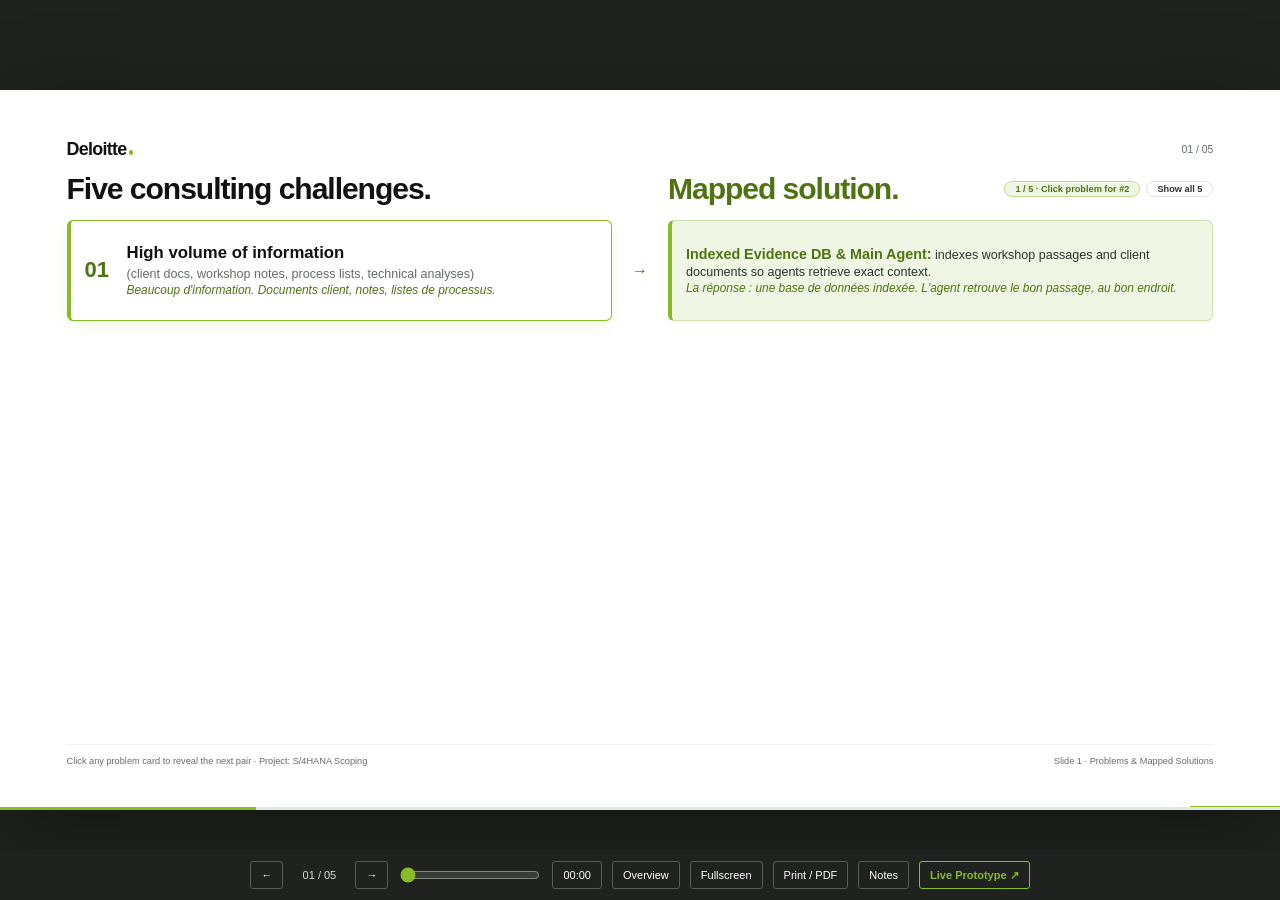
==== commit cc14bf90: "added french notes to 1st slide" ====
--- a/presentation/index.html
+++ b/presentation/index.html
@@ -178,7 +178,7 @@
   .mapping-rows {
     display: flex;
     flex-direction: column;
-    gap: 7px;
+    gap: 4px;
     flex: 1;
     min-height: 0;
     justify-content: space-between;
@@ -243,7 +243,7 @@
   }
   .problem-card strong {
     display: block;
-    font-size: 22px;
+    font-size: clamp(13px, 1.31vw, 22px);
     color: var(--ink);
     line-height: 1.22;
     margin-bottom: 2px;
@@ -254,6 +254,20 @@
     color: var(--muted);
     line-height: 1.3;
     margin-left: 0;
+  }
+  .problem-card div > span.problem-fr,
+  .resolve-card p > span.solution-fr {
+    font-size: clamp(10px, .93vw, 15.5px);
+    color: var(--green-dark);
+    font-style: italic;
+    line-height: 1.16;
+  }
+  .problem-card div > span.problem-fr {
+    margin-top: 2px;
+  }
+  .resolve-card p > span.solution-fr {
+    display: block;
+    margin-top: 2px;
   }
   .map-arrow {
     display: flex;
@@ -477,93 +491,338 @@
     padding: 16px 18px;
   }
 
-  /* Slide 4: Principles in Action */
-  .two-col-panels {
-    display: grid;
-    grid-template-columns: 1fr 1fr;
-    gap: 2.5%;
+  /* Slide 4: Architecture Diagram (True SVG Rebuild of architecture.mmd) */
+  .slide4-head-row {
+    display: flex;
+    justify-content: space-between;
+    align-items: center;
+    gap: 12px;
+    margin-bottom: 1.2%;
+  }
+  .slide4-head-row h2 {
+    margin-bottom: 0;
+  }
+  .seq-trigger-btn {
+    background: #eef5fc;
+    color: #0d47a1;
+    border: 1px solid #90bce8;
+    border-radius: 999px;
+    padding: 6px 14px;
+    font-size: clamp(11px, .88vw, 13.5px);
+    font-weight: 700;
+    white-space: nowrap;
+    cursor: pointer;
+    transition: background .15s ease, border-color .15s ease;
+  }
+  .seq-trigger-btn:hover {
+    background: #dbeafe;
+    border-color: #1565c0;
+  }
+  .arch-svg-wrap {
     flex: 1;
-    margin-top: .4%;
-  }
-  .principle-panel {
+    min-height: 0;
+    display: flex;
+    align-items: center;
+    justify-content: center;
     background: var(--canvas);
     border: 1px solid var(--line);
-    border-top: 4px solid var(--green);
+    border-radius: 6px;
+    padding: 8px 10px;
+  }
+  .arch-svg-wrap svg {
+    width: 100%;
+    height: 100%;
+    max-height: 100%;
+    display: block;
+  }
+  .engine-interactive {
+    cursor: pointer;
+    transition: opacity .15s ease, filter .15s ease;
+  }
+  .engine-interactive:hover {
+    filter: brightness(0.97);
+  }
+  .engine-interactive:focus-visible {
+    outline: 2px solid var(--green);
+    outline-offset: 2px;
+  }
+  .engine-dialog {
+    max-width: 1020px;
+    width: 95%;
+    margin: auto;
+    border: 0;
+    border-top: 5px solid var(--green);
+    border-radius: 8px;
+    padding: 24px 28px;
+    font: 14px/1.5 -apple-system, BlinkMacSystemFont, "Segoe UI", Roboto, Helvetica, Arial, sans-serif;
+    color: var(--ink);
+    background: #fff;
+    box-shadow: 0 24px 64px rgba(0, 0, 0, .38);
+  }
+  .engine-dialog::backdrop {
+    background: rgba(17, 17, 17, .58);
+  }
+  .engine-dialog-head {
+    display: flex;
+    justify-content: space-between;
+    align-items: flex-start;
+    gap: 16px;
+    margin-bottom: 16px;
+  }
+  .engine-dialog-head h3 {
+    font-size: 22px;
+    margin-top: 2px;
+  }
+  .engine-dialog-close {
+    background: #f3f4f6;
+    color: var(--ink);
+    border: 1px solid var(--line);
     border-radius: 4px;
-    padding: 3.5% 4.2%;
+    padding: 5px 11px;
+    font-size: 13px;
+    font-weight: 700;
+  }
+  .engine-dialog-close:hover {
+    background: #e5e7eb;
+  }
+  .engine-flow-grid {
+    display: grid;
+    grid-template-columns: repeat(4, 1fr);
+    gap: 10px;
+    margin-bottom: 16px;
+  }
+  .engine-flow-grid.cols-3 {
+    grid-template-columns: repeat(3, 1fr);
+  }
+  .engine-step-card {
+    background: #f7fbf0;
+    border: 1px solid #cce3b0;
+    border-top: 3px solid #2e7d32;
+    border-radius: 6px;
+    padding: 12px 11px;
+  }
+  .engine-step-tag {
+    display: block;
+    font-size: 10.5px;
+    font-weight: 700;
+    letter-spacing: .06em;
+    text-transform: uppercase;
+    color: var(--green-dark);
+    margin-bottom: 4px;
+  }
+  .engine-step-card strong {
+    display: block;
+    font-size: 13px;
+    white-space: nowrap;
+    color: var(--ink);
+    margin-bottom: 6px;
+  }
+  .engine-step-list {
+    margin: 0;
+    padding-left: 16px;
+    display: grid;
+    gap: 3px;
+    font-size: 12px;
+    color: var(--graphite);
+    line-height: 1.35;
+  }
+  .engine-step-list code {
+    font-size: 11px;
+    color: #1b5e20;
+    background: #e8f5e9;
+    padding: 0 4px;
+    border-radius: 3px;
+  }
+  .engine-infra-box {
+    background: var(--ink);
+    color: #fff;
+    border-left: 4px solid var(--green);
+    border-radius: 6px;
+    padding: 14px 18px;
+  }
+  .engine-infra-box h4 {
+    font-size: 13px;
+    text-transform: uppercase;
+    letter-spacing: .07em;
+    color: var(--green);
+    margin-bottom: 8px;
+  }
+  .engine-infra-list {
+    margin: 0;
+    padding-left: 18px;
+    display: grid;
+    gap: 5px;
+    font-size: 13px;
+    color: #e5e7eb;
+    line-height: 1.45;
+  }
+  .engine-infra-list strong {
+    color: #fff;
+  }
+  .engine-infra-list code {
+    background: rgba(255, 255, 255, .12);
+    color: #d9f99d;
+    padding: 1px 5px;
+    border-radius: 3px;
+    font-size: 12px;
+  }
+  /* Subsystem dialog themes (amber=Skills, teal=Gateway, purple=Knowledge) */
+  .engine-dialog.theme-amber { border-top-color: #d97706; }
+  .theme-amber .engine-step-card { background: #fffdf5; border-color: #fcd34d; border-top-color: #d97706; }
+  .theme-amber .engine-step-tag { color: #b45309; font-size: 12px; margin-bottom: 6px; }
+  .theme-amber .engine-step-list code { color: #92400e; background: #fef3c7; }
+  .theme-amber .engine-infra-box { border-left-color: #f59e0b; }
+  .theme-amber .engine-infra-box h4 { color: #fbbf24; }
+
+  .engine-dialog.theme-teal { border-top-color: #00695c; }
+  .theme-teal .engine-step-card { background: #f2faf9; border-color: #99f6e4; border-top-color: #00695c; }
+  .theme-teal .engine-step-tag { color: #0f766e; font-size: 12px; margin-bottom: 6px; }
+  .theme-teal .engine-step-list code { color: #115e59; background: #ccfbf1; }
+  .theme-teal .engine-infra-box { border-left-color: #14b8a6; }
+  .theme-teal .engine-infra-box h4 { color: #5eead4; }
+
+  .engine-dialog.theme-purple { border-top-color: #6a1b9a; }
+  .theme-purple .engine-step-card { background: #faf6fe; border-color: #d8b4fe; border-top-color: #6a1b9a; }
+  .theme-purple .engine-step-tag { color: #6a1b9a; font-size: 12px; margin-bottom: 6px; }
+  .theme-purple .engine-step-list code { color: #581c87; background: #f3e8ff; }
+  .theme-purple .engine-infra-box { border-left-color: #9333ea; }
+  .theme-purple .engine-infra-box h4 { color: #c084fc; }
+
+  .engine-dialog.theme-blue { border-top-color: #1565c0; }
+  .theme-blue .engine-step-card { position: relative; background: #fafafa; border-color: #e5e7eb; border-top-width: 3px; }
+  .theme-blue .engine-step-card:not(:nth-child(6))::after,
+  .theme-blue .engine-step-card:nth-child(4)::before {
+    content: "\2192";
+    position: absolute;
+    top: 50%;
+    transform: translateY(-50%);
+    width: 16px;
+    height: 16px;
+    border-radius: 50%;
+    background: #e3f2fd;
+    border: 1px solid #90bce8;
+    color: #0d47a1;
+    font-size: 10px;
+    font-weight: 700;
+    line-height: 1;
     display: flex;
-    flex-direction: column;
-    gap: 11px;
-  }
-  .principle-panel.dark-top { border-top-color: var(--ink); }
-  .panel-kicker {
-    font-size: clamp(8.5px, .72vw, 12px);
-    text-transform: uppercase;
-    letter-spacing: .1em;
+    align-items: center;
+    justify-content: center;
+    z-index: 2;
+    pointer-events: none;
+  }
+  .theme-blue .engine-step-card:not(:nth-child(6))::after { right: -14px; }
+  .theme-blue .engine-step-card:nth-child(3)::after { right: -19px; }
+  .theme-blue .engine-step-card:nth-child(4)::before { left: -19px; }
+  .theme-blue .engine-step-tag { color: #4b5563; display: flex; align-items: center; flex-wrap: wrap; gap: 4px; margin-bottom: 6px; }
+  .theme-blue .engine-infra-box { border-left-color: #3b82f6; }
+  .theme-blue .engine-infra-box h4 { color: #93c5fd; }
+  .seq-legend {
+    display: flex;
+    align-items: center;
+    flex-wrap: wrap;
+    gap: 8px;
+    margin-bottom: 12px;
+    padding: 7px 11px;
+    background: #f8fafc;
+    border: 1px solid #e2e8f0;
+    border-radius: 6px;
+    font-size: 11.5px;
+    color: #475569;
+    font-weight: 600;
+  }
+  .arch-tok,
+  .theme-blue .engine-step-list code.arch-tok {
+    display: inline-block;
     font-weight: 700;
-    color: var(--green-dark);
-  }
-  .principle-panel h3 {
-    font-size: clamp(14.5px, 1.35vw, 23px);
-  }
-  .skill-layer-list {
+    font-size: 10.5px;
+    padding: 1px 5px;
+    border-radius: 4px;
+    border: 1px solid transparent;
+    line-height: 1.3;
+    letter-spacing: 0.01em;
+    text-transform: none;
+  }
+  .tok-blue, .theme-blue .engine-step-list code.tok-blue { color: #0d47a1; background: #e3f2fd; border-color: #90bce8; }
+  .tok-green, .theme-blue .engine-step-list code.tok-green { color: #1b5e20; background: #e8f5e9; border-color: #a5d6a7; }
+  .tok-amber, .theme-blue .engine-step-list code.tok-amber { color: #92400e; background: #fef3c7; border-color: #fcd34d; }
+  .tok-teal, .theme-blue .engine-step-list code.tok-teal { color: #115e59; background: #ccfbf1; border-color: #5eead4; }
+  .tok-purple, .theme-blue .engine-step-list code.tok-purple { color: #581c87; background: #f3e8ff; border-color: #d8b4fe; }
+
+  /* Slide 5: Project Knowledge · Data Types & Storage */
+  .data-clarity-strip {
+    background: var(--ink);
+    color: #fff;
+    border-left: 4px solid var(--green);
+    border-radius: 6px;
+    padding: 11px 16px;
+    margin-bottom: 1.5%;
+    font-size: clamp(11.5px, 1vw, 15.5px);
+    line-height: 1.4;
+  }
+  .data-clarity-strip strong {
+    color: var(--green);
+  }
+  .data-types-grid {
+    display: grid;
+    grid-template-columns: repeat(3, 1fr);
+    gap: 1.8%;
+    flex: 1;
+    min-height: 0;
+  }
+  .data-type-card {
+    background: #fff;
+    border: 1px solid var(--line);
+    border-top: 4px solid var(--ink);
+    border-radius: 6px;
+    padding: 14px 16px;
     display: flex;
     flex-direction: column;
     gap: 9px;
   }
-  .skill-layer {
-    background: #fff;
+  .data-type-card.non-vector {
+    border-top-color: var(--green);
+    background: #fcfdf9;
+  }
+  .data-type-kicker {
+    font-size: 11px;
+    text-transform: uppercase;
+    letter-spacing: .09em;
+    font-weight: 700;
+    color: var(--green-dark);
+  }
+  .data-type-card h3 {
+    font-size: clamp(15px, 1.28vw, 20px);
+    color: var(--ink);
+  }
+  .data-row {
+    background: var(--canvas);
     border: 1px solid var(--line);
-    border-left: 3px solid var(--green);
-    border-radius: 4px;
-    padding: 11px 14px;
-  }
-  .skill-layer strong {
+    border-radius: 5px;
+    padding: 8px 10px;
+  }
+  .data-type-card.non-vector .data-row.storage {
+    background: var(--green-soft);
+    border-color: #cde0ad;
+  }
+  .data-row-label {
     display: block;
-    font-size: clamp(11.5px, .98vw, 16.5px);
-    margin-bottom: 3px;
-  }
-  .skill-layer span {
-    display: block;
-    font-size: clamp(10px, .86vw, 14.5px);
+    font-size: 10.5px;
+    text-transform: uppercase;
+    letter-spacing: .07em;
+    font-weight: 700;
     color: var(--muted);
-    line-height: 1.4;
-  }
-  .flow-stack {
-    display: flex;
-    flex-direction: column;
-    gap: 6px;
-  }
-  .flow-box {
-    background: #fff;
-    border: 1px solid var(--line);
-    border-radius: 4px;
-    padding: 10px 13px;
-    font-size: clamp(10.5px, .9vw, 15.5px);
-    line-height: 1.38;
-  }
-  .flow-box.human-gate {
-    background: var(--green-soft);
-    border-color: var(--green);
-    font-weight: 600;
-  }
-  .flow-down {
-    text-align: center;
-    color: var(--green-dark);
-    font-size: clamp(11px, .95vw, 16px);
-    line-height: 1;
-  }
-  .takeaway-strip {
-    margin-top: auto;
-    padding-top: 10px;
-    border-top: 1px solid var(--line);
-    font-size: clamp(10px, .86vw, 14.5px);
+    margin-bottom: 2px;
+  }
+  .data-row p {
+    font-size: clamp(11px, .92vw, 14px);
     color: var(--graphite);
-  }
-
-  /* Slide 5: Transition to Live Demo */
+    line-height: 1.36;
+  }
+
+  /* Slide 6: Transition to Live Demo */
   .demo-lead {
-    font-size: clamp(12px, 1.15vw, 19.5px);
+    font-size: clamp(13px, 1.18vw, 20px);
     color: var(--graphite);
     max-width: 88%;
     margin-bottom: 2.2%;
@@ -589,26 +848,26 @@
   }
   .demo-card h3 {
     margin-bottom: 4%;
-    font-size: clamp(13px, 1.18vw, 20px);
+    font-size: clamp(14px, 1.22vw, 20px);
   }
   .demo-card p {
-    font-size: clamp(10.5px, .92vw, 15.5px);
+    font-size: clamp(11.5px, .96vw, 16px);
     color: var(--muted);
     line-height: 1.48;
   }
   .demo-action-row {
-    margin-top: 3%;
+    margin-top: auto;
     display: flex;
     align-items: center;
     justify-content: space-between;
     gap: 20px;
     background: var(--green-soft);
     border: 1px solid #cde0ad;
-    border-radius: 5px;
+    border-radius: 6px;
     padding: 2.2% 3%;
   }
   .demo-action-row p {
-    font-size: clamp(11px, .98vw, 16.5px);
+    font-size: clamp(12px, 1.02vw, 17px);
     color: var(--graphite);
   }
   .demo-cta {
@@ -619,9 +878,9 @@
     color: var(--ink);
     font-weight: 700;
     text-decoration: none;
-    padding: 1.4% 2.6%;
-    border-radius: 4px;
-    font-size: clamp(10px, .95vw, 16px);
+    padding: 12px 22px;
+    border-radius: 5px;
+    font-size: clamp(12px, 1vw, 17px);
     white-space: nowrap;
   }
   .demo-cta:hover { filter: brightness(.93); }
@@ -733,7 +992,7 @@
 
   #print-list { display: none; }
   @media (max-width: 820px) {
-    .slide1-title-row, .mapping-row, .solution-grid, .arch-pipeline, .arch-zoom-area, .two-col-panels, .demo-cards {
+    .slide1-title-row, .mapping-row, .solution-grid, .arch-pipeline, .arch-zoom-area, .data-types-grid, .demo-cards, .engine-flow-grid, .engine-flow-grid.cols-3 {
       grid-template-columns: 1fr;
     }
     .map-arrow, .arch-arrow, .controls .hide-sm { display: none; }
@@ -761,6 +1020,12 @@
       opacity: 1 !important;
       transform: none !important;
     }
+    /* The print shell is 1280x720 while vw units resolve against the wider screen,
+       so slide 1 needs fixed sizes to fit the printed page. */
+    .print-slide .problem-card strong { font-size: 18px; }
+    .print-slide .problem-card div > span { font-size: 11px; }
+    .print-slide .problem-card div > span.problem-fr { font-size: 11px; line-height: 1.2; }
+    .print-slide .resolve-card p > span.solution-fr { font-size: 11px; line-height: 1.2; }
     .step-controls { display: none; }
   }
 </style>
@@ -791,11 +1056,12 @@
           <div>
             <strong>High volume of information</strong>
             <span>(client docs, workshop notes, process lists, technical analyses)</span>
+            <span class="problem-fr">Beaucoup d'information. Documents client, notes, listes de processus.</span>
           </div>
         </div>
         <div class="map-arrow" aria-hidden="true">→</div>
         <div class="resolve-card">
-          <p><b>Indexed Evidence DB &amp; Main Agent:</b> indexes workshop passages and client documents so agents retrieve exact context.</p>
+          <p><b>Indexed Evidence DB &amp; Main Agent:</b> indexes workshop passages and client documents so agents retrieve exact context.<span class="solution-fr">La réponse : une base de données indexée. L'agent retrouve le bon passage, au bon endroit.</span></p>
         </div>
       </div>
 
@@ -805,11 +1071,12 @@
           <div>
             <strong>Repetitive drafting consumes time</strong>
             <span>(writing, structuring, and formatting instead of advisory)</span>
+            <span class="problem-fr">La rédaction est répétitive. Cela prend du temps au détriment du conseil.</span>
           </div>
         </div>
         <div class="map-arrow" aria-hidden="true">→</div>
         <div class="resolve-card">
-          <p><b>Shared Deliverable Agent &amp; Model Gateway:</b> turns raw notes into cited drafts in seconds while consultants keep validation.</p>
+          <p><b>Shared Deliverable Agent:</b> turns raw notes into cited drafts in seconds while consultants keep validation.<span class="solution-fr">La réponse : un agent customisé qui aide à rédiger.</span></p>
         </div>
       </div>
 
@@ -819,11 +1086,12 @@
           <div>
             <strong>Variable deliverable quality</strong>
             <span>(inconsistent format, rigor, and completeness across teams)</span>
+            <span class="problem-fr">La qualité varie d'un consultant à l'autre.</span>
           </div>
         </div>
         <div class="map-arrow" aria-hidden="true">→</div>
         <div class="resolve-card">
-          <p><b>Pluggable Skills (1 Skill = 1 Deliverable):</b> enforces standard Deloitte sections, schemas, and rules for every consultant.</p>
+          <p><b>Pluggable Skills (1 Skill = 1 Deliverable):</b> enforces standard Deloitte sections, schemas, and rules for every consultant.<span class="solution-fr">La réponse : des skills. Un skill par livrable. Donc la même structure pour tout le monde.</span></p>
         </div>
       </div>
 
@@ -833,11 +1101,12 @@
           <div>
             <strong>Scattered knowledge across teams</strong>
             <span>(dispersed across chats, folders, and individual memory)</span>
+            <span class="problem-fr">La connaissance est dispersée. Elle se perd d'un projet à l'autre.</span>
           </div>
         </div>
         <div class="map-arrow" aria-hidden="true">→</div>
         <div class="resolve-card">
-          <p><b>Layered Project Knowledge Base (DB):</b> centralizes raw workshop notes, validated decisions, and published versions.</p>
+          <p><b>Layered Project Knowledge Base (DB):</b> centralizes raw workshop notes, validated decisions, and published versions.<span class="solution-fr">La réponse : une base de connaissance à trois couches. Les notes, les décisions validées.</span></p>
         </div>
       </div>
 
@@ -847,11 +1116,12 @@
           <div>
             <strong>Risk of omissions &amp; inconsistencies</strong>
             <span>(contradictions between deliverables over 26 weeks)</span>
+            <span class="problem-fr">Les oublis et les contradictions, sur longue durée.</span>
           </div>
         </div>
         <div class="map-arrow" aria-hidden="true">→</div>
         <div class="resolve-card">
-          <p><b>Knowledge Steward &amp; Quality Reviewer:</b> compares new notes against approved rules (e.g., &euro;50k vs &euro;25k) before publish.</p>
+          <p><b>Knowledge Steward &amp; Quality Reviewer:</b> compares new notes against approved rules (e.g., &euro;50k vs &euro;25k) before publish.<span class="solution-fr">La réponse : un agent de contrôle et de qualité.</span></p>
         </div>
       </div>
     </div>
@@ -932,80 +1202,444 @@
     <div class="slide-footer"><span>High-Level Architecture · Same 5 blocks as the live platform</span><span>Slide 3 · Architecture Overview</span></div>
   </section>
 
-  <!-- SLIDE 4: ARCHITECTURAL PRINCIPLES IN ACTION -->
-  <section class="slide" data-title="Principles in Action" data-notes="Reinforce the two architectural guarantees from the case brief: first, adding a deliverable only means adding a Skill package; second, AI proposes and checks, while only the consultant validates changes into Project Knowledge.">
+  <!-- SLIDE 4: ARCHITECTURE DIAGRAM (SVG REBUILD OF ARCHITECTURE.MMD) -->
+  <section class="slide" data-title="Architecture Diagram" data-notes="Visual map of how all components interact: the Consultant asks the Main Agent, which dispatches to Deliverable Agent, Knowledge Steward, and Quality Reviewer. Deliverable Agent loads a Skill + authorized context, calls the Model Gateway, and returns a cited draft for explicit consultant approval.">
     <div class="slide-top"><div class="brand">Deloitte</div><div class="slide-number">04 / 05</div></div>
-    <h2>AI proposes and structures. <span class="green">The consultant decides.</span></h2>
-    <div class="two-col-panels">
-      <div class="principle-panel">
-        <span class="panel-kicker">Extensibility · Skill Anatomy</span>
-        <h3>How a new deliverable is added</h3>
-        <div class="skill-layer-list">
-          <div class="skill-layer">
-            <strong>1. Input Contract</strong>
-            <span>Defines which workshop notes and approved project decisions the skill reads.</span>
-          </div>
-          <div class="skill-layer">
-            <strong>2. Deliverable Structure</strong>
-            <span>Enforces Deloitte's standard consulting sections and output format.</span>
-          </div>
-          <div class="skill-layer">
-            <strong>3. Quality &amp; Consistency Rules</strong>
-            <span>Requires source links and flags missing scope or contradictions before review.</span>
-          </div>
-        </div>
-        <div class="takeaway-strip">
-          <strong>Result:</strong> Same shared engine, predictable deliverable quality across every consultant.
-        </div>
-      </div>
-
-      <div class="principle-panel dark-top">
-        <span class="panel-kicker">Governance · Human-in-the-Loop</span>
-        <h3>How knowledge stays reliable over 30 workshops</h3>
-        <div class="flow-stack">
-          <div class="flow-box"><strong>Workshop Notes:</strong> Raw client statements captured without altering baselines</div>
-          <div class="flow-down" aria-hidden="true">↓</div>
-          <div class="flow-box"><strong>AI Drafts &amp; Flags Contradictions:</strong> Surfaces conflicts (e.g., €50k vs €25k) instead of guessing</div>
-          <div class="flow-down" aria-hidden="true">↓</div>
-          <div class="flow-box human-gate">Consultant Validates: Approves report accuracy separately from decision changes</div>
-          <div class="flow-down" aria-hidden="true">↓</div>
-          <div class="flow-box"><strong>Project Knowledge &amp; Deliverables Updated:</strong> Full version history preserved</div>
-        </div>
-        <div class="takeaway-strip">
-          <strong>Result:</strong> Zero silent overwrites; every published claim traces back to its workshop source.
-        </div>
-      </div>
-    </div>
-    <div class="slide-footer"><span>Extend via Skills · Govern via Human Validation</span><span>Slide 4 · Design Principles</span></div>
+    <div class="slide4-head-row">
+      <h2>End-to-end architecture. <span class="green">How components connect.</span></h2>
+      <button type="button" class="seq-trigger-btn" data-open-dialog="sequence-dialog">Event Sequence (1 to 6)</button>
+    </div>
+
+    <div class="arch-svg-wrap">
+      <svg viewBox="0 0 1220 542" role="img" aria-label="Reusable AI Framework Architecture Diagram" xmlns="http://www.w3.org/2000/svg" font-family="'Segoe UI', -apple-system, BlinkMacSystemFont, Roboto, Helvetica, Arial, sans-serif">
+        <defs>
+          <marker id="arr-blue" viewBox="0 0 10 10" refX="8.5" refY="5" markerWidth="6.5" markerHeight="6.5" orient="auto-start-reverse">
+            <path d="M 0 1.2 L 9 5 L 0 8.8 z" fill="#1565c0"/>
+          </marker>
+          <marker id="arr-amber" viewBox="0 0 10 10" refX="8.5" refY="5" markerWidth="6.5" markerHeight="6.5" orient="auto-start-reverse">
+            <path d="M 0 1.2 L 9 5 L 0 8.8 z" fill="#b45309"/>
+          </marker>
+          <marker id="arr-green" viewBox="0 0 10 10" refX="8.5" refY="5" markerWidth="6.5" markerHeight="6.5" orient="auto-start-reverse">
+            <path d="M 0 1.2 L 9 5 L 0 8.8 z" fill="#2e7d32"/>
+          </marker>
+          <marker id="arr-teal" viewBox="0 0 10 10" refX="8.5" refY="5" markerWidth="6.5" markerHeight="6.5" orient="auto-start-reverse">
+            <path d="M 0 1.2 L 9 5 L 0 8.8 z" fill="#00695c"/>
+          </marker>
+          <marker id="arr-purple" viewBox="0 0 10 10" refX="8.5" refY="5" markerWidth="6.5" markerHeight="6.5" orient="auto-start-reverse">
+            <path d="M 0 1.2 L 9 5 L 0 8.8 z" fill="#6a1b9a"/>
+          </marker>
+          <marker id="arr-deloitte" viewBox="0 0 10 10" refX="8.5" refY="5" markerWidth="6.8" markerHeight="6.8" orient="auto-start-reverse">
+            <path d="M 0 1.2 L 9 5 L 0 8.8 z" fill="#4f7311"/>
+          </marker>
+          <filter id="box-shadow" x="-4%" y="-6%" width="108%" height="116%">
+            <feDropShadow dx="0" dy="1" stdDeviation="1.5" flood-color="#111111" flood-opacity="0.06"/>
+          </filter>
+        </defs>
+
+        <!-- 1. SUBSYSTEM CONTAINERS -->
+        <!-- Consultant Workspace -->
+        <g class="engine-interactive" data-open-dialog="sequence-dialog" role="button" tabindex="0" aria-label="Inspect End-to-End Event Sequence">
+          <rect x="355" y="6" width="525" height="60" rx="10" fill="#f5f9ff" stroke="#1565c0" stroke-width="1.5" stroke-dasharray="6 4"/>
+          <text x="369" y="20" font-size="10.5" font-weight="700" fill="#1565c0" letter-spacing="0.6">CONSULTANT WORKSPACE</text>
+        </g>
+
+        <!-- Pluggable Skill Registry -->
+        <g class="engine-interactive" data-open-dialog="skills-dialog" role="button" tabindex="0" aria-label="Inspect Pluggable Skill Registry">
+          <rect x="12" y="106" width="220" height="258" rx="10" fill="#fffdf5" stroke="#d97706" stroke-width="1.5" stroke-dasharray="6 4"/>
+          <text x="24" y="124" font-size="10.5" font-weight="700" fill="#b45309" letter-spacing="0.5">PLUGGABLE SKILL REGISTRY</text>
+          <text x="24" y="138" font-size="10" fill="#78350f">1 Skill = 1 Deliverable</text>
+        </g>
+
+        <!-- Controlled Multi-Agent Engine -->
+        <g class="engine-interactive" data-open-dialog="engine-dialog" role="button" tabindex="0" aria-label="Inspect Controlled Multi-Agent Engine flow">
+          <rect x="316" y="106" width="584" height="258" rx="10" fill="#f7fbf0" stroke="#2e7d32" stroke-width="1.5" stroke-dasharray="6 4"/>
+          <text x="330" y="124" font-size="10.5" font-weight="700" fill="#2e7d32" letter-spacing="0.5">CONTROLLED MULTI-AGENT ENGINE</text>
+        </g>
+
+        <!-- Model Gateway -->
+        <g class="engine-interactive" data-open-dialog="gateway-dialog" role="button" tabindex="0" aria-label="Inspect Model Gateway">
+          <rect x="988" y="106" width="220" height="258" rx="10" fill="#f2faf9" stroke="#00695c" stroke-width="1.5" stroke-dasharray="6 4"/>
+          <text x="1000" y="124" font-size="10.5" font-weight="700" fill="#00695c" letter-spacing="0.5">MODEL GATEWAY</text>
+          <text x="1000" y="138" font-size="10" fill="#115e59">Provider-Agnostic Abstraction</text>
+        </g>
+
+        <!-- Layered Project Knowledge Store -->
+        <g class="engine-interactive" data-open-dialog="knowledge-dialog" role="button" tabindex="0" aria-label="Inspect Layered Project Knowledge Store">
+          <rect x="130" y="408" width="960" height="128" rx="10" fill="#faf6fe" stroke="#6a1b9a" stroke-width="1.5" stroke-dasharray="6 4"/>
+          <text x="146" y="528" font-size="10.5" font-weight="700" fill="#6a1b9a" letter-spacing="0.5">LAYERED PROJECT KNOWLEDGE STORE</text>
+          <text x="1074" y="528" text-anchor="end" font-size="10" font-weight="600" fill="#6b21a8">Evidence  ·  Canonical Rules  ·  Deliverables</text>
+        </g>
+
+        <!-- 2. ROUTED CONNECTION ARROWS (DRAWN UNDER NODES WHERE APPROPRIATE) -->
+        <!-- Edge 6: CW -> Canonical Knowledge & Deliverable Store (Human approval gate) -->
+        <path d="M 865 42 L 945 42 L 945 431" fill="none" stroke="#4f7311" stroke-width="2.3" marker-end="url(#arr-deloitte)"/>
+        <path d="M 945 386 L 695 386 L 695 431" fill="none" stroke="#4f7311" stroke-width="2.3" marker-end="url(#arr-deloitte)"/>
+
+        <!-- Edge 1: CW -> Main Agent -->
+        <path d="M 617 59 L 617 130" fill="none" stroke="#1565c0" stroke-width="1.8" marker-end="url(#arr-blue)"/>
+
+        <!-- Edge 5: Quality Reviewer -> CW -->
+        <path d="M 835 246 L 835 61" fill="none" stroke="#2e7d32" stroke-width="1.8" marker-end="url(#arr-green)"/>
+
+        <!-- Edge 2: Deliverable Agent <-> Skill Registry -->
+        <path d="M 234 298 L 326 298" fill="none" stroke="#b45309" stroke-width="1.8" marker-start="url(#arr-amber)" marker-end="url(#arr-amber)"/>
+
+        <!-- Edge: Engine -> Unified Model Connector (Structured LLM call) -->
+        <path d="M 900 177 L 996 177" fill="none" stroke="#00695c" stroke-width="1.8" stroke-dasharray="5 3" marker-end="url(#arr-teal)"/>
+
+        <!-- Edge 3: Deliverable Agent -> Evidence Store & Canonical Knowledge -->
+        <path d="M 385 350 L 385 386 L 290 386 L 290 431" fill="none" stroke="#6a1b9a" stroke-width="1.8" marker-end="url(#arr-purple)"/>
+        <path d="M 385 386 L 525 386 L 525 431" fill="none" stroke="#6a1b9a" stroke-width="1.8" marker-end="url(#arr-purple)"/>
+
+        <!-- Edge 4: Knowledge Steward -> Canonical Knowledge -->
+        <path d="M 606 350 L 606 431" fill="none" stroke="#6a1b9a" stroke-width="1.8" marker-end="url(#arr-purple)"/>
+
+        <!-- Internal Engine Arrows: Main Agent -> Workers -->
+        <path d="M 480 180 L 480 198 L 413 198 L 413 244" fill="none" stroke="#2e7d32" stroke-width="1.6" marker-end="url(#arr-green)"/>
+        <path d="M 606 180 L 606 244" fill="none" stroke="#2e7d32" stroke-width="1.6" marker-end="url(#arr-green)"/>
+        <path d="M 730 180 L 730 198 L 766 198 L 766 244" fill="none" stroke="#2e7d32" stroke-width="1.6" marker-end="url(#arr-green)"/>
+
+        <!-- Internal Gateway Arrows: Unified Connector -> Providers -->
+        <path d="M 1062 206 L 1044 244" fill="none" stroke="#00695c" stroke-width="1.5" marker-end="url(#arr-teal)"/>
+        <path d="M 1134 206 L 1150 244" fill="none" stroke="#00695c" stroke-width="1.5" marker-end="url(#arr-teal)"/>
+
+        <!-- 3. NODES -->
+        <!-- Consultant Workspace Pill -->
+        <g filter="url(#box-shadow)" class="engine-interactive" data-open-dialog="sequence-dialog">
+          <rect x="369" y="25" width="496" height="34" rx="17" fill="#e3f2fd" stroke="#1565c0" stroke-width="1.7"/>
+          <text x="617" y="47" text-anchor="middle" font-size="13.5" font-weight="700" fill="#0d47a1">Consultant / Domain Lead  ·  Request, Review &amp; Approve</text>
+        </g>
+
+        <!-- Skill Subroutine Boxes (double side rails like Mermaid [[...]]) -->
+        <g filter="url(#box-shadow)" class="engine-interactive" data-open-dialog="skills-dialog">
+          <rect x="22" y="148" width="200" height="44" rx="5" fill="#fff8e1" stroke="#d97706" stroke-width="1.4"/>
+          <line x1="29" y1="148" x2="29" y2="192" stroke="#d97706" stroke-width="1.3"/>
+          <line x1="215" y1="148" x2="215" y2="192" stroke="#d97706" stroke-width="1.3"/>
+          <text x="122" y="167" text-anchor="middle" font-size="12" font-weight="700" fill="#111111">workshop-report</text>
+          <text x="122" y="182" text-anchor="middle" font-size="10" fill="#6b7280">Manifest + Schema + Rules</text>
+
+          <rect x="22" y="202" width="200" height="44" rx="5" fill="#fff8e1" stroke="#d97706" stroke-width="1.4"/>
+          <line x1="29" y1="202" x2="29" y2="246" stroke="#d97706" stroke-width="1.3"/>
+          <line x1="215" y1="202" x2="215" y2="246" stroke="#d97706" stroke-width="1.3"/>
+          <text x="122" y="221" text-anchor="middle" font-size="12" font-weight="700" fill="#111111">fit-gap</text>
+          <text x="122" y="236" text-anchor="middle" font-size="10" fill="#6b7280">Manifest + Schema + Rules</text>
+
+          <rect x="22" y="256" width="200" height="44" rx="5" fill="#fff8e1" stroke="#d97706" stroke-width="1.4"/>
+          <line x1="29" y1="256" x2="29" y2="300" stroke="#d97706" stroke-width="1.3"/>
+          <line x1="215" y1="256" x2="215" y2="300" stroke="#d97706" stroke-width="1.3"/>
+          <text x="122" y="275" text-anchor="middle" font-size="12" font-weight="700" fill="#111111">target-architecture</text>
+          <text x="122" y="290" text-anchor="middle" font-size="10" fill="#6b7280">Manifest + Schema + Rules</text>
+
+          <rect x="22" y="310" width="200" height="44" rx="5" fill="#fff8e1" stroke="#d97706" stroke-width="1.4"/>
+          <line x1="29" y1="310" x2="29" y2="354" stroke="#d97706" stroke-width="1.3"/>
+          <line x1="215" y1="310" x2="215" y2="354" stroke="#d97706" stroke-width="1.3"/>
+          <text x="122" y="329" text-anchor="middle" font-size="12" font-weight="700" fill="#111111">steering-committee</text>
+          <text x="122" y="344" text-anchor="middle" font-size="10" fill="#6b7280">Manifest + Schema + Rules</text>
+        </g>
+
+        <!-- Multi-Agent Engine Nodes -->
+        <g filter="url(#box-shadow)" class="engine-interactive" data-open-dialog="engine-dialog">
+          <rect x="436" y="132" width="340" height="48" rx="7" fill="#e8f5e9" stroke="#2e7d32" stroke-width="1.8"/>
+          <text x="606" y="153" text-anchor="middle" font-size="14" font-weight="700" fill="#111111">Main Agent (Orchestrator)</text>
+          <text x="606" y="170" text-anchor="middle" font-size="10.5" fill="#1b5e20">ACL Check  ·  Snapshot Freeze  ·  Task Routing</text>
+
+          <rect x="328" y="246" width="170" height="104" rx="7" fill="#ffffff" stroke="#2e7d32" stroke-width="1.5"/>
+          <text x="413" y="271" text-anchor="middle" font-size="13" font-weight="700" fill="#111111">Deliverable Agent</text>
+          <text x="413" y="292" text-anchor="middle" font-size="10.5" fill="#4b5563">Context Assembly &amp;</text>
+          <text x="413" y="307" text-anchor="middle" font-size="10.5" fill="#4b5563">Cited Drafting</text>
+          <text x="413" y="332" text-anchor="middle" font-size="10" font-weight="700" fill="#2e7d32">Reads Skill + Context</text>
+
+          <rect x="521" y="246" width="170" height="104" rx="7" fill="#ffffff" stroke="#2e7d32" stroke-width="1.5"/>
+          <text x="606" y="271" text-anchor="middle" font-size="13" font-weight="700" fill="#111111">Knowledge Steward</text>
+          <text x="606" y="292" text-anchor="middle" font-size="10.5" fill="#4b5563">Fact Extraction &amp;</text>
+          <text x="606" y="307" text-anchor="middle" font-size="10.5" fill="#4b5563">Conflict Detection</text>
+          <text x="606" y="332" text-anchor="middle" font-size="10" font-weight="700" fill="#2e7d32">Stages Candidates</text>
+
+          <rect x="714" y="246" width="170" height="104" rx="7" fill="#ffffff" stroke="#2e7d32" stroke-width="1.5"/>
+          <text x="799" y="271" text-anchor="middle" font-size="13" font-weight="700" fill="#111111">Quality Reviewer</text>
+          <text x="799" y="292" text-anchor="middle" font-size="10.5" fill="#4b5563">Citation, Schema &amp;</text>
+          <text x="799" y="307" text-anchor="middle" font-size="10.5" fill="#4b5563">Integrity Gate</text>
+          <text x="799" y="332" text-anchor="middle" font-size="10" font-weight="700" fill="#2e7d32">Validates Drafts</text>
+        </g>
+
+        <!-- Model Gateway Nodes -->
+        <g filter="url(#box-shadow)" class="engine-interactive" data-open-dialog="gateway-dialog">
+          <rect x="998" y="148" width="200" height="58" rx="7" fill="#e0f2f1" stroke="#00695c" stroke-width="1.6"/>
+          <text x="1098" y="170" text-anchor="middle" font-size="12.5" font-weight="700" fill="#111111">Unified Model Connector</text>
+          <text x="1098" y="185" text-anchor="middle" font-size="10" fill="#115e59">Policy routing · JSON schema</text>
+          <text x="1098" y="198" text-anchor="middle" font-size="10" fill="#115e59">Audit logging</text>
+
+          <rect x="996" y="246" width="96" height="104" rx="7" fill="#ffffff" stroke="#00695c" stroke-width="1.4"/>
+          <text x="1044" y="276" text-anchor="middle" font-size="11.5" font-weight="700" fill="#111111">Claude /</text>
+          <text x="1044" y="291" text-anchor="middle" font-size="11.5" font-weight="700" fill="#111111">OpenAI</text>
+          <text x="1044" y="314" text-anchor="middle" font-size="10" fill="#4b5563">Enterprise API</text>
+          <text x="1044" y="331" text-anchor="middle" font-size="9.5" font-weight="600" fill="#00695c">Cloud Policy</text>
+
+          <rect x="1102" y="246" width="98" height="104" rx="7" fill="#ffffff" stroke="#00695c" stroke-width="1.4"/>
+          <text x="1151" y="276" text-anchor="middle" font-size="11.5" font-weight="700" fill="#111111">Mistral /</text>
+          <text x="1151" y="291" text-anchor="middle" font-size="11.5" font-weight="700" fill="#111111">Local LLM</text>
+          <text x="1151" y="314" text-anchor="middle" font-size="10" fill="#4b5563">Restricted Data</text>
+          <text x="1151" y="331" text-anchor="middle" font-size="9.5" font-weight="600" fill="#00695c">On-Prem Option</text>
+        </g>
+
+        <!-- Database Cylinder Nodes -->
+        <g filter="url(#box-shadow)" class="engine-interactive" data-open-dialog="knowledge-dialog">
+          <!-- L1: Evidence Store -->
+          <path d="M 152 443 L 152 503 A 138 8.5 0 0 0 428 503 L 428 443 Z" fill="#f3e5f5" stroke="#6a1b9a" stroke-width="1.5"/>
+          <ellipse cx="290" cy="443" rx="138" ry="8.5" fill="#e9d5ff" stroke="#6a1b9a" stroke-width="1.5"/>
+          <text x="290" y="468" text-anchor="middle" font-size="12.5" font-weight="700" fill="#111111">Evidence Store</text>
+          <text x="290" y="484" text-anchor="middle" font-size="10" fill="#4b5563">Immutable raw docs &amp; notes</text>
+          <text x="290" y="497" text-anchor="middle" font-size="10" fill="#4b5563">Indexed chunks &amp; ACL tags</text>
+
+          <!-- L2: Canonical Knowledge -->
+          <path d="M 472 443 L 472 503 A 138 8.5 0 0 0 748 503 L 748 443 Z" fill="#f3e5f5" stroke="#6a1b9a" stroke-width="1.5"/>
+          <ellipse cx="610" cy="443" rx="138" ry="8.5" fill="#e9d5ff" stroke="#6a1b9a" stroke-width="1.5"/>
+          <text x="610" y="468" text-anchor="middle" font-size="12.5" font-weight="700" fill="#111111">Canonical Knowledge</text>
+          <text x="610" y="484" text-anchor="middle" font-size="10" fill="#4b5563">Validated rules, decisions &amp; scope</text>
+          <text x="610" y="497" text-anchor="middle" font-size="10" fill="#4b5563">Stable IDs &amp; version history</text>
+
+          <!-- L3: Deliverable Store -->
+          <path d="M 792 443 L 792 503 A 138 8.5 0 0 0 1068 503 L 1068 443 Z" fill="#f3e5f5" stroke="#6a1b9a" stroke-width="1.5"/>
+          <ellipse cx="930" cy="443" rx="138" ry="8.5" fill="#e9d5ff" stroke="#6a1b9a" stroke-width="1.5"/>
+          <text x="930" y="468" text-anchor="middle" font-size="12.5" font-weight="700" fill="#111111">Deliverable Store</text>
+          <text x="930" y="484" text-anchor="middle" font-size="10" fill="#4b5563">Versioned drafts &amp; citations</text>
+          <text x="930" y="497" text-anchor="middle" font-size="10" fill="#4b5563">Approvals &amp; audit snapshots</text>
+        </g>
+
+        <!-- 4. EDGE LABELS (PILL BADGES ON CONNECTORS) -->
+        <!-- 1. Request deliverable -->
+        <g class="engine-interactive" data-open-dialog="sequence-dialog">
+          <rect x="542" y="75" width="150" height="20" rx="10" fill="#ffffff" stroke="#90bce8" stroke-width="1.2"/>
+          <text x="617" y="88.5" text-anchor="middle" font-size="10.5" font-weight="700" fill="#0d47a1">1. Request deliverable</text>
+
+          <!-- 5. Cited draft + findings -->
+          <rect x="752" y="75" width="166" height="20" rx="10" fill="#ffffff" stroke="#a5d6a7" stroke-width="1.2"/>
+          <text x="835" y="88.5" text-anchor="middle" font-size="10.5" font-weight="700" fill="#2e7d32">5. Cited draft + findings</text>
+        </g>
+
+        <!-- Internal labels inside Engine -->
+        <g class="engine-interactive" data-open-dialog="engine-dialog">
+          <rect x="370" y="206" width="86" height="18" rx="9" fill="#ffffff" stroke="#c8e6c9" stroke-width="1"/>
+          <text x="413" y="218.5" text-anchor="middle" font-size="9.5" font-weight="600" fill="#1b5e20">dispatch task</text>
+
+          <rect x="563" y="206" width="86" height="18" rx="9" fill="#ffffff" stroke="#c8e6c9" stroke-width="1"/>
+          <text x="606" y="218.5" text-anchor="middle" font-size="9.5" font-weight="600" fill="#1b5e20">extract delta</text>
+
+          <rect x="720" y="206" width="92" height="18" rx="9" fill="#ffffff" stroke="#c8e6c9" stroke-width="1"/>
+          <text x="766" y="218.5" text-anchor="middle" font-size="9.5" font-weight="600" fill="#1b5e20">validate draft</text>
+        </g>
+
+        <!-- 2. Load skill + Structured LLM call + Bottom corridor pills: 3, 4, 6 -->
+        <g class="engine-interactive" data-open-dialog="sequence-dialog">
+          <rect x="236" y="282" width="76" height="30" rx="7" fill="#ffffff" stroke="#f59e0b" stroke-width="1.2"/>
+          <text x="274" y="295" text-anchor="middle" font-size="10" font-weight="700" fill="#b45309">2. Load</text>
+          <text x="274" y="307" text-anchor="middle" font-size="10" font-weight="700" fill="#b45309">skill</text>
+
+          <rect x="906" y="161" width="78" height="30" rx="7" fill="#ffffff" stroke="#26a69a" stroke-width="1.2"/>
+          <text x="945" y="174" text-anchor="middle" font-size="10" font-weight="700" fill="#00695c">Structured</text>
+          <text x="945" y="186" text-anchor="middle" font-size="10" font-weight="700" fill="#00695c">LLM call</text>
+
+          <rect x="313" y="376" width="144" height="20" rx="10" fill="#ffffff" stroke="#ce93d8" stroke-width="1.2"/>
+          <text x="385" y="389.5" text-anchor="middle" font-size="10.5" font-weight="700" fill="#6a1b9a">3. Retrieve context</text>
+
+          <rect x="537" y="376" width="138" height="20" rx="10" fill="#ffffff" stroke="#ce93d8" stroke-width="1.2"/>
+          <text x="606" y="389.5" text-anchor="middle" font-size="10.5" font-weight="700" fill="#6a1b9a">4. Propose update</text>
+
+          <rect x="740" y="376" width="150" height="20" rx="10" fill="#f0f6e4" stroke="#4f7311" stroke-width="1.4"/>
+          <text x="815" y="389.5" text-anchor="middle" font-size="10.5" font-weight="700" fill="#4f7311">6. Explicit approval</text>
+        </g>
+      </svg>
+    </div>
+
+    <div class="slide-footer"><span>Architecture Diagram · End-to-End Request, Retrieval, Validation &amp; Storage</span><span>Slide 4 · Architecture Diagram</span></div>
   </section>
 
-  <!-- SLIDE 5: TRANSITION TO LIVE PROTOTYPE DEMO -->
-  <section class="slide" data-title="Live Platform Demo" data-notes="Transition cleanly into the live prototype. Remind the audience of the concrete scenario we are about to run: Workshop 1 approved EUR 25,000 for FR01, Workshop 4 mentions EUR 50,000 without company code, and we watch the engine catch and resolve it in 3 steps.">
+  <!-- SLIDE 5: DEMO STAGES & GOVERNANCE WORKFLOW (STANDALONE FLOWCHART) -->
+  <section class="slide" data-title="Demo Stages & Workflow" data-notes="Walk through all 5 governed phases demonstrated in the live prototype (evidence -> report -> conflict -> accepted_clarification -> clarified). Show how 4 explicit human gates control progression and keep KB v1 (EUR 25,000) protected until WS-05 clarifies FR01 scope and Domain Lead promotes v2 (EUR 50,000). Click Launch Live Platform Demo to run it live.">
     <div class="slide-top"><div class="brand">Deloitte</div><div class="slide-number">05 / 05</div></div>
-    <h2>Seeing the architecture in action: <span class="green">Workshop to Fit-Gap.</span></h2>
-    <p class="demo-lead">We will walk through an S/4HANA Procure-to-Pay scenario where <strong>Workshop 4</strong> introduces a <strong>€50,000</strong> approval threshold that contradicts <strong>Workshop 1 (€25,000)</strong>.</p>
-    <div class="demo-cards">
-      <div class="demo-card">
-        <span class="demo-num">01</span>
-        <h3>Draft Workshop Report</h3>
-        <p>Run the Workshop Report skill on Workshop 4 notes and inspect the linked source quotes without altering the €25k rule.</p>
-      </div>
-      <div class="demo-card">
-        <span class="demo-num">02</span>
-        <h3>Catch the Contradiction</h3>
-        <p>Watch the Knowledge Steward and Quality Reviewer flag €50k vs €25k and block premature Fit-Gap &amp; Steering publication.</p>
-      </div>
-      <div class="demo-card">
-        <span class="demo-num">03</span>
-        <h3>Clarify &amp; Update Deliverables</h3>
-        <p>Apply the process owner's clarification (WS-05) and generate updated Fit-Gap and Steering deliverables from the same engine.</p>
-      </div>
-    </div>
-    <div class="demo-action-row">
-      <p><strong>Live Prototype Ready:</strong> Includes all 5 architectural blocks, 3 pluggable skills, source passage verification, and 1-click reset.</p>
-      <a class="demo-cta" id="demo-link" href="http://127.0.0.1:8000/" target="_blank" rel="noopener">Launch Live Platform Demo ↗</a>
-    </div>
-    <div class="slide-footer"><span>Project: S/4HANA Scoping · Procure-to-Pay</span><span>Slide 5 · Live Demo</span></div>
+    <div class="slide4-head-row">
+      <h2>Live demo workflow. <span class="green">Five governed stages from notes to v2.</span></h2>
+      <a class="demo-cta" id="demo-link" href="http://127.0.0.1:8000/" target="_blank" rel="noopener" style="padding:7px 16px;font-size:clamp(11.5px,.92vw,14.5px)">Launch Live Platform Demo ↗</a>
+    </div>
+
+    <div class="arch-svg-wrap">
+      <svg viewBox="0 0 1220 536" role="img" aria-label="Live Demo Five-Stage Governance Flowchart" xmlns="http://www.w3.org/2000/svg" font-family="'Segoe UI', -apple-system, BlinkMacSystemFont, Roboto, Helvetica, Arial, sans-serif">
+        <defs>
+          <marker id="flow-arr" viewBox="0 0 10 10" refX="8.5" refY="5" markerWidth="6.5" markerHeight="6.5" orient="auto">
+            <path d="M 0 1.2 L 9 5 L 0 8.8 z" fill="#374151"/>
+          </marker>
+          <marker id="flow-arr-green" viewBox="0 0 10 10" refX="8.5" refY="5" markerWidth="6.5" markerHeight="6.5" orient="auto">
+            <path d="M 0 1.2 L 9 5 L 0 8.8 z" fill="#4f7311"/>
+          </marker>
+          <marker id="gate-arr" viewBox="0 0 10 10" refX="8.5" refY="5" markerWidth="5.5" markerHeight="5.5" orient="auto">
+            <path d="M 0 1.5 L 8.5 5 L 0 8.5 z" fill="#6b7280"/>
+          </marker>
+          <filter id="stage-shadow" x="-3%" y="-4%" width="106%" height="110%">
+            <feDropShadow dx="0" dy="1.5" stdDeviation="2" flood-color="#111111" flood-opacity="0.06"/>
+          </filter>
+        </defs>
+
+        <!-- 1. TOP SCENARIO CONTEXT BAR -->
+        <rect x="17" y="10" width="386" height="46" rx="6" fill="#e8f5e9" stroke="#2e7d32" stroke-width="1.3"/>
+        <text x="31" y="28" font-size="10" font-weight="700" fill="#1b5e20" letter-spacing="0.5">BASELINE KB (v1)</text>
+        <text x="31" y="45" font-size="11.5" font-weight="600" fill="#111111">WS-01 · PO Threshold = EUR 25,000 (Scope: FR01)</text>
+
+        <rect x="417" y="10" width="386" height="46" rx="6" fill="#fff8e1" stroke="#d97706" stroke-width="1.3"/>
+        <text x="431" y="28" font-size="10" font-weight="700" fill="#b45309" letter-spacing="0.5">NEW WORKSHOP INPUT</text>
+        <text x="431" y="45" font-size="11.5" font-weight="600" fill="#111111">WS-04 · Mentions EUR 50,000 (Scope: Missing)</text>
+
+        <rect x="817" y="10" width="386" height="46" rx="6" fill="#e3f2fd" stroke="#1565c0" stroke-width="1.3"/>
+        <text x="831" y="28" font-size="10" font-weight="700" fill="#0d47a1" letter-spacing="0.5">OWNER CLARIFICATION</text>
+        <text x="831" y="45" font-size="11.5" font-weight="600" fill="#111111">WS-05 · Confirms EUR 50,000 for FR01</text>
+
+        <!-- 2. GUIDED DEMO STEP GROUP HEADERS -->
+        <rect x="17" y="66" width="454" height="28" rx="5" fill="#f1f5f9" stroke="#cbd5e1" stroke-width="1.1"/>
+        <text x="244" y="84" text-anchor="middle" font-size="10.5" font-weight="700" fill="#1e293b" letter-spacing="0.5">DEMO STEP 01 · Draft &amp; Review Workshop Report</text>
+
+        <rect x="505" y="66" width="454" height="28" rx="5" fill="#fef2f2" stroke="#fecaca" stroke-width="1.1"/>
+        <text x="732" y="84" text-anchor="middle" font-size="10.5" font-weight="700" fill="#991b1b" letter-spacing="0.5">DEMO STEP 02 · Catch Conflict &amp; Verify Scope</text>
+
+        <rect x="993" y="66" width="210" height="28" rx="5" fill="#f0f6e4" stroke="#86bc25" stroke-width="1.3"/>
+        <text x="1098" y="84" text-anchor="middle" font-size="10.5" font-weight="700" fill="#3f6212" letter-spacing="0.4">DEMO STEP 03 · Publish v2</text>
+
+        <!-- 3. STAGE-TO-STAGE HORIZONTAL ARROWS + STEM LINES TO GATES -->
+        <!-- Arrow 1->2 -->
+        <path d="M 227 218 L 259 218" fill="none" stroke="#374151" stroke-width="2" marker-end="url(#flow-arr)"/>
+        <circle cx="244" cy="218" r="3" fill="#6b7280"/>
+        <path d="M 244 221 L 244 350" fill="none" stroke="#9ca3af" stroke-width="1.5" stroke-dasharray="4 3" marker-end="url(#gate-arr)"/>
+
+        <!-- Arrow 2->3 -->
+        <path d="M 471 218 L 503 218" fill="none" stroke="#374151" stroke-width="2" marker-end="url(#flow-arr)"/>
+        <circle cx="488" cy="218" r="3" fill="#6b7280"/>
+        <path d="M 488 221 L 488 350" fill="none" stroke="#9ca3af" stroke-width="1.5" stroke-dasharray="4 3" marker-end="url(#gate-arr)"/>
+
+        <!-- Arrow 3->4 -->
+        <path d="M 715 218 L 747 218" fill="none" stroke="#374151" stroke-width="2" marker-end="url(#flow-arr)"/>
+        <circle cx="732" cy="218" r="3" fill="#6b7280"/>
+        <path d="M 732 221 L 732 350" fill="none" stroke="#9ca3af" stroke-width="1.5" stroke-dasharray="4 3" marker-end="url(#gate-arr)"/>
+
+        <!-- Arrow 4->5 -->
+        <path d="M 959 218 L 991 218" fill="none" stroke="#4f7311" stroke-width="2.2" marker-end="url(#flow-arr-green)"/>
+        <circle cx="976" cy="218" r="3.2" fill="#4f7311"/>
+        <path d="M 976 221 L 976 350" fill="none" stroke="#4f7311" stroke-width="1.5" stroke-dasharray="4 3" marker-end="url(#gate-arr)"/>
+
+        <!-- 4. FIVE GOVERNED STAGE CARDS (width=210, height=228, y=104..332) -->
+        <!-- Stage 01: phase: evidence -->
+        <g filter="url(#stage-shadow)">
+          <rect x="17" y="104" width="210" height="228" rx="8" fill="#ffffff" stroke="#1565c0" stroke-width="1.6"/>
+          <text x="122" y="122" text-anchor="middle" font-size="10" font-weight="700" fill="#1565c0" letter-spacing="0.6">STAGE 01</text>
+          <rect x="27" y="129" width="190" height="21" rx="10.5" fill="#e3f2fd" stroke="#90bce8" stroke-width="1"/>
+          <text x="122" y="143" text-anchor="middle" font-size="10" font-weight="700" fill="#0d47a1">phase: evidence</text>
+          <text x="122" y="172" text-anchor="middle" font-size="13.5" font-weight="700" fill="#111111">Evidence Ready</text>
+          <line x1="29" y1="184" x2="215" y2="184" stroke="#e5e7eb" stroke-width="1"/>
+          <text x="30" y="206" font-size="10.8" fill="#374151">• WS-01 &amp; WS-04 indexed</text>
+          <text x="30" y="232" font-size="10.8" fill="#374151">• Run workshop_report Skill</text>
+          <text x="30" y="258" font-size="10.8" fill="#374151">• Freezes snapshot_id</text>
+          <text x="30" y="284" font-size="10.8" fill="#374151">• Stages EUR 50k (Proposed)</text>
+          <rect x="27" y="302" width="190" height="20" rx="4" fill="#eff6ff"/>
+          <text x="122" y="315.5" text-anchor="middle" font-size="9.8" font-weight="700" fill="#1d4ed8">Candidate: Proposed</text>
+        </g>
+
+        <!-- Stage 02: phase: report -->
+        <g filter="url(#stage-shadow)">
+          <rect x="261" y="104" width="210" height="228" rx="8" fill="#ffffff" stroke="#d97706" stroke-width="1.6"/>
+          <text x="366" y="122" text-anchor="middle" font-size="10" font-weight="700" fill="#b45309" letter-spacing="0.6">STAGE 02</text>
+          <rect x="271" y="129" width="190" height="21" rx="10.5" fill="#fff8e1" stroke="#fcd34d" stroke-width="1"/>
+          <text x="366" y="143" text-anchor="middle" font-size="10" font-weight="700" fill="#92400e">phase: report</text>
+          <text x="366" y="172" text-anchor="middle" font-size="13.5" font-weight="700" fill="#111111">Report Reviewed</text>
+          <line x1="273" y1="184" x2="459" y2="184" stroke="#e5e7eb" stroke-width="1"/>
+          <text x="274" y="206" font-size="10.8" fill="#374151">• WS-04 report marked Confirmed</text>
+          <text x="274" y="232" font-size="10.8" fill="#374151">• Confirms exact source quotes</text>
+          <text x="274" y="258" font-size="10.8" fill="#374151">• Proposal not yet promoted</text>
+          <text x="274" y="284" font-size="10.8" fill="#374151">• KB v1 (EUR 25k) stays active</text>
+          <rect x="271" y="302" width="190" height="20" rx="4" fill="#fffbeb"/>
+          <text x="366" y="315.5" text-anchor="middle" font-size="9.8" font-weight="700" fill="#b45309">Report Confirmed · KB Still v1</text>
+        </g>
+
+        <!-- Stage 03: phase: conflict -->
+        <g filter="url(#stage-shadow)">
+          <rect x="505" y="104" width="210" height="228" rx="8" fill="#ffffff" stroke="#dc2626" stroke-width="1.6"/>
+          <text x="610" y="122" text-anchor="middle" font-size="10" font-weight="700" fill="#dc2626" letter-spacing="0.6">STAGE 03</text>
+          <rect x="515" y="129" width="190" height="21" rx="10.5" fill="#fef2f2" stroke="#fca5a5" stroke-width="1"/>
+          <text x="610" y="143" text-anchor="middle" font-size="10" font-weight="700" fill="#b91c1c">phase: conflict</text>
+          <text x="610" y="172" text-anchor="middle" font-size="13.5" font-weight="700" fill="#111111">Decision Conflict</text>
+          <line x1="517" y1="184" x2="703" y2="184" stroke="#e5e7eb" stroke-width="1"/>
+          <text x="518" y="206" font-size="10.8" fill="#374151">• EUR 50k vs EUR 25k flagged</text>
+          <text x="518" y="232" font-size="10.8" fill="#374151">• Candidate status = Conflicted</text>
+          <text x="518" y="258" font-size="10.8" fill="#374151">• Opens 2 escalation tasks</text>
+          <text x="518" y="284" font-size="10.8" fill="#374151">• Blocks final fit_gap publish</text>
+          <rect x="515" y="302" width="190" height="20" rx="4" fill="#fef2f2"/>
+          <text x="610" y="315.5" text-anchor="middle" font-size="9.8" font-weight="700" fill="#b91c1c">Publish Blocked Until Clarified</text>
+        </g>
+
+        <!-- Stage 04: phase: accepted_clarification -->
+        <g filter="url(#stage-shadow)">
+          <rect x="749" y="104" width="210" height="228" rx="8" fill="#ffffff" stroke="#6a1b9a" stroke-width="1.6"/>
+          <text x="854" y="122" text-anchor="middle" font-size="10" font-weight="700" fill="#6a1b9a" letter-spacing="0.6">STAGE 04</text>
+          <rect x="757" y="129" width="194" height="21" rx="10.5" fill="#faf5ff" stroke="#d8b4fe" stroke-width="1"/>
+          <text x="854" y="143" text-anchor="middle" font-size="9.6" font-weight="700" fill="#581c87">phase: accepted_clarification</text>
+          <text x="854" y="172" text-anchor="middle" font-size="13.5" font-weight="700" fill="#111111">Clarification Accepted</text>
+          <line x1="761" y1="184" x2="947" y2="184" stroke="#e5e7eb" stroke-width="1"/>
+          <text x="762" y="206" font-size="10.8" fill="#374151">• Unlocks WS-05 owner reply</text>
+          <text x="762" y="232" font-size="10.8" fill="#374151">• Confirms Company = FR01</text>
+          <text x="762" y="258" font-size="10.8" fill="#374151">• Candidate status = Accepted</text>
+          <text x="762" y="284" font-size="10.8" fill="#374151">• Ready for KB promotion</text>
+          <rect x="759" y="302" width="190" height="20" rx="4" fill="#f3e8ff"/>
+          <text x="854" y="315.5" text-anchor="middle" font-size="9.8" font-weight="700" fill="#6b21a8">FR01 Verified · Ready for v2</text>
+        </g>
+
+        <!-- Stage 05: phase: clarified -->
+        <g filter="url(#stage-shadow)">
+          <rect x="993" y="104" width="210" height="228" rx="8" fill="#fcfdf9" stroke="#4f7311" stroke-width="1.9"/>
+          <text x="1098" y="122" text-anchor="middle" font-size="10" font-weight="700" fill="#4f7311" letter-spacing="0.6">STAGE 05</text>
+          <rect x="1003" y="129" width="190" height="21" rx="10.5" fill="#e8f5e9" stroke="#86bc25" stroke-width="1.1"/>
+          <text x="1098" y="143" text-anchor="middle" font-size="10" font-weight="700" fill="#3f6212">phase: clarified</text>
+          <text x="1098" y="172" text-anchor="middle" font-size="13.5" font-weight="700" fill="#111111">Decision Clarified (v2)</text>
+          <line x1="1005" y1="184" x2="1191" y2="184" stroke="#d9ead3" stroke-width="1"/>
+          <text x="1006" y="206" font-size="10.8" fill="#374151">• Promotes rule to KB v2 (50k)</text>
+          <text x="1006" y="232" font-size="10.8" fill="#374151">• Keeps v1 (25k) in history</text>
+          <text x="1006" y="258" font-size="10.8" fill="#374151">• Resolves open review tasks</text>
+          <text x="1006" y="284" font-size="10.8" fill="#374151">• Unlocks fit_gap &amp; steering</text>
+          <rect x="1003" y="302" width="190" height="20" rx="4" fill="#f0f6e4"/>
+          <text x="1098" y="315.5" text-anchor="middle" font-size="9.8" font-weight="700" fill="#3f6212">KB v2 Active · Publish Ready</text>
+        </g>
+
+        <!-- 5. FOUR EXPLICIT HUMAN GATE CALLOUTS -->
+        <rect x="132" y="352" width="224" height="56" rx="6" fill="#ffffff" stroke="#90bce8" stroke-width="1.3"/>
+        <text x="244" y="369" text-anchor="middle" font-size="9.5" font-weight="700" fill="#0d47a1" letter-spacing="0.4">GATE 1 · CONSULTANT / LEAD</text>
+        <text x="244" y="386" text-anchor="middle" font-size="11.5" font-weight="700" fill="#111111">Confirm Faithful Report</text>
+        <text x="244" y="400" text-anchor="middle" font-size="9.5" fill="#6b7280">POST /approve-report</text>
+
+        <rect x="376" y="352" width="224" height="56" rx="6" fill="#ffffff" stroke="#fca5a5" stroke-width="1.3"/>
+        <text x="488" y="369" text-anchor="middle" font-size="9.5" font-weight="700" fill="#b91c1c" letter-spacing="0.4">GATE 2 · CONSULTANT / LEAD</text>
+        <text x="488" y="386" text-anchor="middle" font-size="11.5" font-weight="700" fill="#111111">Flag EUR 50k vs 25k Conflict</text>
+        <text x="488" y="400" text-anchor="middle" font-size="9.5" fill="#6b7280">POST /api/conflict</text>
+
+        <rect x="620" y="352" width="224" height="56" rx="6" fill="#ffffff" stroke="#d8b4fe" stroke-width="1.3"/>
+        <text x="732" y="369" text-anchor="middle" font-size="9.5" font-weight="700" fill="#6a1b9a" letter-spacing="0.4">GATE 3 · DOMAIN LEAD ONLY</text>
+        <text x="732" y="386" text-anchor="middle" font-size="11.5" font-weight="700" fill="#111111">Accept WS-05 Scope (FR01)</text>
+        <text x="732" y="400" text-anchor="middle" font-size="9.5" fill="#6b7280">POST /clarification/accept</text>
+
+        <rect x="864" y="352" width="224" height="56" rx="6" fill="#f0f6e4" stroke="#86bc25" stroke-width="1.5"/>
+        <text x="976" y="369" text-anchor="middle" font-size="9.5" font-weight="700" fill="#3f6212" letter-spacing="0.4">GATE 4 · DOMAIN LEAD ONLY</text>
+        <text x="976" y="386" text-anchor="middle" font-size="11.5" font-weight="700" fill="#111111">Promote Rule to KB v2</text>
+        <text x="976" y="400" text-anchor="middle" font-size="9.5" fill="#4f7311">POST /api/promote</text>
+
+        <!-- 6. BOTTOM GOVERNANCE & KB LOCK BAR -->
+        <rect x="17" y="424" width="942" height="98" rx="8" fill="#111111"/>
+        <rect x="17" y="424" width="6" height="98" rx="3" fill="#f59e0b"/>
+        <text x="38" y="462" font-size="14.8" font-weight="600" fill="#f3f4f6">AI proposals stay isolated in candidate staging; final fit_gap &amp; steering publication is blocked while conflict is open.</text>
+        <text x="38" y="492" font-size="14" fill="#9ca3af">Every run saves an immutable snapshot_id freezing exact document hashes, active KB version, user role, and current phase.</text>
+
+        <rect x="993" y="424" width="210" height="98" rx="8" fill="#111111" stroke="#86bc25" stroke-width="2"/>
+        <text x="1098" y="449" text-anchor="middle" font-size="11.5" font-weight="700" fill="#86bc25" letter-spacing="0.4">ACTIVE KB: v2 (EUR 50k)</text>
+        <text x="1098" y="471" text-anchor="middle" font-size="11.5" fill="#ffffff">All 3 Skills unlocked for</text>
+        <text x="1098" y="488" text-anchor="middle" font-size="11.5" fill="#ffffff">final v2 publication.</text>
+        <text x="1098" y="508" text-anchor="middle" font-size="10.2" font-weight="600" fill="#a3e635">Audit log + v1 preserved</text>
+      </svg>
+    </div>
+
+    <div class="slide-footer"><span>Project: S/4HANA Scoping · Procure-to-Pay · Governed Phase Progression</span><span>Slide 5 · Live Demo Workflow</span></div>
   </section>
 
   <div class="progress" aria-hidden="true"><span id="progress"></span></div>
@@ -1027,6 +1661,296 @@
 <dialog id="notes-dialog" style="max-width:640px;width:90%;border:0;border-top:4px solid #86bc25;padding:28px;font:15px/1.6 Arial,sans-serif;box-shadow:0 20px 60px rgba(0,0,0,.35)">
   <div id="notes-content"></div>
   <button id="close-notes" type="button" style="margin-top:18px;background:#111;color:#fff;border:0;padding:8px 16px;border-radius:3px">Close notes</button>
+</dialog>
+
+<dialog id="engine-dialog" class="engine-dialog" aria-labelledby="engine-dialog-title">
+  <div class="engine-dialog-head">
+    <div>
+      <div class="section-label">Controlled Multi-Agent Engine · Execution Flow</div>
+      <h3 id="engine-dialog-title">How They Actually Flow Together</h3>
+    </div>
+    <button id="close-engine" class="engine-dialog-close" type="button" data-close-dialog="engine-dialog" aria-label="Close dialog">Close ×</button>
+  </div>
+
+  <div class="engine-flow-grid">
+    <div class="engine-step-card">
+      <span class="engine-step-tag">01 · orchestrator.py</span>
+      <strong>Main Agent (Orchestrator)</strong>
+      <ul class="engine-step-list">
+        <li>Checks data access permissions</li>
+        <li>Freezes point-in-time <code>snapshot_id</code></li>
+        <li>Dispatches agent tasks</li>
+      </ul>
+    </div>
+    <div class="engine-step-card">
+      <span class="engine-step-tag">02 · agents.py</span>
+      <strong>DeliverableAgent</strong>
+      <ul class="engine-step-list">
+        <li>Single reusable writer</li>
+        <li>Loads Skill + context</li>
+        <li>Calls <code>ModelGateway</code></li>
+      </ul>
+    </div>
+    <div class="engine-step-card">
+      <span class="engine-step-tag">03 · agents.py</span>
+      <strong>QualityReviewer (checks, verifies)</strong>
+      <ul class="engine-step-list">
+        <li>Required template sections are present</li>
+        <li>Section text is present</li>
+        <li>Citations match (<code>snapshot_id</code>)</li>
+      </ul>
+    </div>
+    <div class="engine-step-card">
+      <span class="engine-step-tag">04 · agents.py</span>
+      <strong>KnowledgeSteward</strong>
+      <ul class="engine-step-list">
+        <li>Extracts new workshop facts</li>
+        <li>Diffs against KB</li>
+        <li>Flags conflicts for review</li>
+      </ul>
+    </div>
+  </div>
+
+  <div class="engine-infra-box">
+    <h4>Architecture Design · Shared Infrastructure, Separate Classes</h4>
+    <ul class="engine-infra-list">
+      <li><strong>Same underlying infrastructure:</strong>
+        <ul style="margin:4px 0 0 18px;display:grid;gap:3px">
+          <li>All agents share <code>KnowledgeStore</code> database access, LLM connector, Pydantic validation schemas, and frozen <code>snapshot_id</code>.</li>
+        </ul>
+      </li>
+      <li><strong>Three separate classes in <code>agents.py</code> (restricted roles):</strong>
+        <ul style="margin:4px 0 0 18px;display:grid;gap:3px">
+          <li><code>DeliverableAgent</code> (1 reusable writer instance) loads the matching Skill and drafts content.</li>
+          <li><code>QualityReviewer</code> independently checks required sections and citations.</li>
+          <li><code>KnowledgeSteward</code> isolates rule conflicts so nothing auto-overwrites approved decisions.</li>
+        </ul>
+      </li>
+    </ul>
+  </div>
+</dialog>
+
+<dialog id="skills-dialog" class="engine-dialog theme-amber" aria-labelledby="skills-dialog-title">
+  <div class="engine-dialog-head">
+    <div>
+      <div class="section-label">Pluggable Skill Registry · 1 Skill = 1 Deliverable</div>
+      <h3 id="skills-dialog-title">Skill Structure</h3>
+    </div>
+    <button class="engine-dialog-close" type="button" data-close-dialog="skills-dialog" aria-label="Close dialog">Close ×</button>
+  </div>
+
+  <div class="engine-flow-grid cols-3" style="margin-bottom:0">
+    <div class="engine-step-card">
+      <span class="engine-step-tag">01 · Manifest</span>
+      <ul class="engine-step-list">
+        <li>Skill name, version &amp; purpose</li>
+        <li>Required document sections</li>
+        <li>Selected deterministically by user</li>
+      </ul>
+    </div>
+    <div class="engine-step-card">
+      <span class="engine-step-tag">02 · Schema</span>
+      <ul class="engine-step-list">
+        <li>Strict JSON output structure</li>
+        <li>Section-by-section layout</li>
+        <li>Required source citation fields</li>
+      </ul>
+    </div>
+    <div class="engine-step-card">
+      <span class="engine-step-tag">03 · Rules</span>
+      <ul class="engine-step-list">
+        <li>Checks previous steps are done</li>
+        <li>Citations must match <code>snapshot_id</code></li>
+        <li>Separates workshop notes from KB</li>
+      </ul>
+    </div>
+  </div>
+</dialog>
+
+<dialog id="gateway-dialog" class="engine-dialog theme-teal" aria-labelledby="gateway-dialog-title">
+  <div class="engine-dialog-head">
+    <div>
+      <div class="section-label">Model Gateway · Controlled LLM Abstraction</div>
+      <h3 id="gateway-dialog-title">Model Gateway Structure</h3>
+    </div>
+    <button class="engine-dialog-close" type="button" data-close-dialog="gateway-dialog" aria-label="Close dialog">Close ×</button>
+  </div>
+
+  <div class="engine-flow-grid cols-3" style="margin-bottom:0">
+    <div class="engine-step-card">
+      <span class="engine-step-tag">01 · Unified Connector</span>
+      <ul class="engine-step-list">
+        <li>Single entry point for all LLM calls</li>
+        <li>Switch AI vendors without changing agents</li>
+        <li>Logs model used, latency &amp; token count</li>
+      </ul>
+    </div>
+    <div class="engine-step-card">
+      <span class="engine-step-tag">02 · Output &amp; Citation Lock</span>
+      <ul class="engine-step-list">
+        <li>Enforces the Skill JSON schema</li>
+        <li>Allows citations only from <code>snapshot_id</code></li>
+        <li>Blocks invented source references</li>
+      </ul>
+    </div>
+    <div class="engine-step-card">
+      <span class="engine-step-tag">03 · Client Data Policy Routing</span>
+      <ul class="engine-step-list">
+        <li>Enterprise Cloud APIs (Claude / OpenAI)</li>
+        <li>On-prem or EU models (Mistral / Local LLM)</li>
+        <li>Routes by project confidentiality level</li>
+      </ul>
+    </div>
+  </div>
+</dialog>
+
+<dialog id="knowledge-dialog" class="engine-dialog theme-purple" aria-labelledby="knowledge-dialog-title">
+  <div class="engine-dialog-head">
+    <div>
+      <div class="section-label">Layered Project Knowledge Store · Memory &amp; Governance</div>
+      <h3 id="knowledge-dialog-title">Knowledge Store Structure</h3>
+    </div>
+    <button class="engine-dialog-close" type="button" data-close-dialog="knowledge-dialog" aria-label="Close dialog">Close ×</button>
+  </div>
+
+  <div class="engine-flow-grid cols-3" style="margin-bottom:10px">
+    <div class="engine-step-card">
+      <span class="engine-step-tag">01 · Evidence Store</span>
+      <ul class="engine-step-list">
+        <li>Raw workshop notes &amp; client docs</li>
+        <li>Split into searchable text passages</li>
+        <li>Tagged with role access permissions</li>
+      </ul>
+    </div>
+    <div class="engine-step-card">
+      <span class="engine-step-tag">02 · Canonical Knowledge</span>
+      <ul class="engine-step-list">
+        <li>Validated rules, decisions &amp; scope</li>
+        <li>Versioned history (<code>v1</code> to <code>v2</code>)</li>
+        <li>AI updates wait for human approval</li>
+      </ul>
+    </div>
+    <div class="engine-step-card">
+      <span class="engine-step-tag">03 · Deliverable Store</span>
+      <ul class="engine-step-list">
+        <li>Generated drafts tied to <code>snapshot_id</code></li>
+        <li>Audit log of reviews &amp; sign-offs</li>
+        <li>Locked client-ready publications</li>
+      </ul>
+    </div>
+  </div>
+
+  <div class="engine-flow-grid cols-3" style="margin-bottom:0">
+    <div class="engine-infra-box" style="padding:11px 12px;font-size:12px;line-height:1.45">
+      <div style="font-weight:700;color:#fff"><span style="color:#c084fc">DB:</span> Blob Storage + Vector / Keyword DB</div>
+      <div style="font-size:11.5px;color:#d1d5db;margin-top:3px">e.g. File storage (<code>S3</code>) + <code>pgvector</code> / <code>Full-Text Search (FTS5)</code></div>
+    </div>
+    <div class="engine-infra-box" style="padding:11px 12px;font-size:12px;line-height:1.45">
+      <div style="font-weight:700;color:#fff"><span style="color:#c084fc">DB:</span> Relational SQL Tables (ACID)</div>
+      <div style="font-size:11.5px;color:#d1d5db;margin-top:3px">e.g. <code>PostgreSQL</code> / <code>SQLite</code> (Atomicity, Consistency, Isolation, Durability)</div>
+    </div>
+    <div class="engine-infra-box" style="padding:11px 12px;font-size:12px;line-height:1.45">
+      <div style="font-weight:700;color:#fff"><span style="color:#c084fc">DB:</span> JSON Store + Append-Only SQL</div>
+      <div style="font-size:11.5px;color:#d1d5db;margin-top:3px">e.g. <code>JSONB</code> + immutable audit log</div>
+    </div>
+  </div>
+</dialog>
+
+<dialog id="sequence-dialog" class="engine-dialog theme-blue" aria-labelledby="sequence-dialog-title">
+  <div class="engine-dialog-head">
+    <div>
+      <div class="section-label">End-to-End Request, Execution &amp; Approval</div>
+      <h3 id="sequence-dialog-title">Event &amp; Logic Sequence (Steps 1 to 6)</h3>
+    </div>
+    <button class="engine-dialog-close" type="button" data-close-dialog="sequence-dialog" aria-label="Close dialog">Close ×</button>
+  </div>
+
+  <div class="seq-legend" aria-label="Architecture block color key">
+    <span>Architecture Blocks:</span>
+    <span class="arch-tok tok-blue">Consultant Workspace</span>
+    <span class="arch-tok tok-green">Multi-Agent Engine</span>
+    <span class="arch-tok tok-amber">Skill Registry</span>
+    <span class="arch-tok tok-teal">Model Gateway</span>
+    <span class="arch-tok tok-purple">Knowledge Store</span>
+  </div>
+
+  <div class="engine-flow-grid cols-3">
+    <div class="engine-step-card" style="border-top-color:#1565c0">
+      <span class="engine-step-tag">Step 01 · <span class="arch-tok tok-blue">Consultant</span> &rarr; <span class="arch-tok tok-green">Main Agent</span></span>
+      <strong>Request &amp; Snapshot</strong>
+      <ul class="engine-step-list">
+        <li><span class="arch-tok tok-blue">UI</span> sends <code class="arch-tok tok-blue">POST /api/generate</code> with <code class="arch-tok tok-amber">skill</code> ID</li>
+        <li>Checks data access permissions</li>
+        <li>Freezes point-in-time <code class="arch-tok tok-green">snapshot_id</code></li>
+      </ul>
+    </div>
+    <div class="engine-step-card" style="border-top-color:#d97706">
+      <span class="engine-step-tag">Step 02 · <span class="arch-tok tok-green">DeliverableAgent</span> &rarr; <span class="arch-tok tok-amber">Skills</span></span>
+      <strong>Skill Lookup &amp; Gates</strong>
+      <ul class="engine-step-list">
+        <li>Matches requested <code class="arch-tok tok-amber">skill</code> in <code class="arch-tok tok-amber">registry.py</code></li>
+        <li>Checks workflow phase allows <span class="arch-tok tok-amber">Skill</span></li>
+        <li>Loads <code class="arch-tok tok-amber">manifest.json</code> (sections, rules)</li>
+      </ul>
+    </div>
+    <div class="engine-step-card" style="border-top-color:#6a1b9a">
+      <span class="engine-step-tag">Step 03 · <span class="arch-tok tok-green">DeliverableAgent</span> &rarr; <span class="arch-tok tok-purple">Knowledge</span></span>
+      <strong>Authorized Context</strong>
+      <ul class="engine-step-list">
+        <li>Selects scenario refs (<code class="arch-tok tok-purple">ws01</code>, <code class="arch-tok tok-purple">ws04</code>, <code class="arch-tok tok-purple">ws05</code>)</li>
+        <li>Verifies role ACL on each chunk</li>
+        <li>Reads active <span class="arch-tok tok-purple">Canonical KB</span> (<code class="arch-tok tok-purple">v1</code>)</li>
+      </ul>
+    </div>
+    <div class="engine-step-card" style="border-top-color:#00695c">
+      <span class="engine-step-tag">Step 04 · <span class="arch-tok tok-teal">Gateway</span> + <span class="arch-tok tok-green">Steward</span></span>
+      <strong>LLM Call &amp; Diff</strong>
+      <ul class="engine-step-list">
+        <li>Locks <code class="arch-tok tok-teal">DraftPayload</code> schema &amp; <code class="arch-tok tok-purple">ref</code> enum</li>
+        <li>Calls <span class="arch-tok tok-teal">LLM</span> (or deterministic fixture)</li>
+        <li><code class="arch-tok tok-green">KnowledgeSteward</code> diffs facts vs <span class="arch-tok tok-purple">KB</span></li>
+      </ul>
+    </div>
+    <div class="engine-step-card" style="border-top-color:#2e7d32">
+      <span class="engine-step-tag">Step 05 · <span class="arch-tok tok-green">QualityReviewer</span> &rarr; <span class="arch-tok tok-blue">UI</span></span>
+      <strong>Validate &amp; Audit</strong>
+      <ul class="engine-step-list">
+        <li>Checks required sections &amp; text present</li>
+        <li>Verifies citations match <code class="arch-tok tok-green">snapshot_id</code></li>
+        <li>Saves draft, logs <code class="arch-tok tok-purple">events</code>, returns to <span class="arch-tok tok-blue">UI</span></li>
+      </ul>
+    </div>
+    <div class="engine-step-card" style="border-top-color:#4f7311">
+      <span class="engine-step-tag">Step 06 · <span class="arch-tok tok-blue">Consultant / Lead</span> &rarr; <span class="arch-tok tok-purple">KB</span></span>
+      <strong>Explicit Approval</strong>
+      <ul class="engine-step-list">
+        <li>Confirms report or flags rule conflict</li>
+        <li><span class="arch-tok tok-blue">Domain Lead</span> promotes rule (<code class="arch-tok tok-purple">v1</code> to <code class="arch-tok tok-purple">v2</code>)</li>
+        <li>Locks release in <code class="arch-tok tok-purple">publications</code></li>
+      </ul>
+    </div>
+  </div>
+
+  <div class="engine-infra-box" style="padding:12px 16px">
+    <div style="display:grid;grid-template-columns:1.08fr 1fr;gap:16px;align-items:center">
+      <div>
+        <div style="font-size:13.5px;font-weight:700;color:#fff;margin-bottom:5px"><code>snapshot_id</code> <span style="font-size:11.5px;font-weight:500;color:#9ca3af">(e.g. <code>SNAP-8F3A19C4B201</code>)</span> :</div>
+        <ul class="engine-infra-list">
+          <li><strong>What?:</strong> Like &ldquo;git commit&rdquo; ID of the exact documents and KB rules used for a single AI run.</li>
+          <li><strong>Why?:</strong> Prevents citing unapproved data and proves which inputs produced every draft.</li>
+        </ul>
+      </div>
+      <div style="border-left:1px solid rgba(255,255,255,.16);padding-left:16px;font-size:12px;line-height:1.45;color:#e5e7eb">
+        <div style="font-size:11px;font-weight:700;text-transform:uppercase;letter-spacing:.06em;color:#93c5fd;margin-bottom:4px">How It Is Made (Frozen JSON in <code>snapshots</code>)</div>
+        <div style="background:rgba(255,255,255,.06);border:1px solid rgba(255,255,255,.12);border-radius:5px;padding:7px 10px;font-family:ui-monospace,SFMono-Regular,Menlo,monospace;font-size:11px;line-height:1.45;color:#d1d5db">
+          <div><span style="color:#93c5fd">"id"</span>: <span style="color:#fde68a">"SNAP-8F3A19C4B201"</span>,</div>
+          <div><span style="color:#93c5fd">"docs"</span>: [<span style="color:#d8b4fe">"ws01#sha256:9b4e.."</span>, <span style="color:#d8b4fe">"ws04#sha256:3c1a.."</span>],</div>
+          <div><span style="color:#93c5fd">"kb_version"</span>: <span style="color:#d8b4fe">"DEC-P2P-004-v1"</span>,</div>
+          <div><span style="color:#93c5fd">"context"</span>: <span style="color:#86efac">"role:consultant · phase:evidence"</span></div>
+        </div>
+      </div>
+    </div>
+  </div>
 </dialog>
 
 <div class="overview" id="overview" role="dialog" aria-label="Slide overview">
@@ -1186,6 +2110,29 @@
 $('notes').onclick = () => toggleNotes(true);
 $('close-notes').onclick = () => toggleNotes(false);
 
+function openSubsystemDialog(id) {
+  const dlg = $(id);
+  if (dlg && !dlg.open) dlg.showModal();
+}
+document.querySelectorAll('[data-open-dialog]').forEach(el => {
+  el.addEventListener('click', () => openSubsystemDialog(el.dataset.openDialog));
+  el.addEventListener('keydown', e => {
+    if (e.key === 'Enter' || e.key === ' ') {
+      e.preventDefault();
+      e.stopPropagation();
+      openSubsystemDialog(el.dataset.openDialog);
+    }
+  });
+});
+document.querySelectorAll('[data-close-dialog]').forEach(btn => {
+  btn.addEventListener('click', () => $(btn.dataset.closeDialog)?.close());
+});
+document.querySelectorAll('.engine-dialog').forEach(dlg => {
+  dlg.addEventListener('click', e => {
+    if (e.target === dlg) dlg.close();
+  });
+});
+
 document.querySelectorAll('[data-arch-id]').forEach(el => el.addEventListener('click', () => renderArchZoom(el.dataset.archId)));
 
 const mappingRows = [...document.querySelectorAll('.mapping-row')];
@@ -1228,7 +2175,7 @@
 });
 
 document.addEventListener('keydown', e => {
-  if (e.target.tagName === 'INPUT' || $('notes-dialog').open) return;
+  if (e.target.tagName === 'INPUT' || document.querySelector('dialog[open]')) return;
   if (e.key === 'Escape') { $('overview').classList.remove('open'); return; }
   if (e.key === 'ArrowRight' || e.key === 'PageDown') { e.preventDefault(); next(); }
   if (e.key === ' ' && e.target.tagName !== 'BUTTON' && e.target.tagName !== 'A') { e.preventDefault(); next(); }
